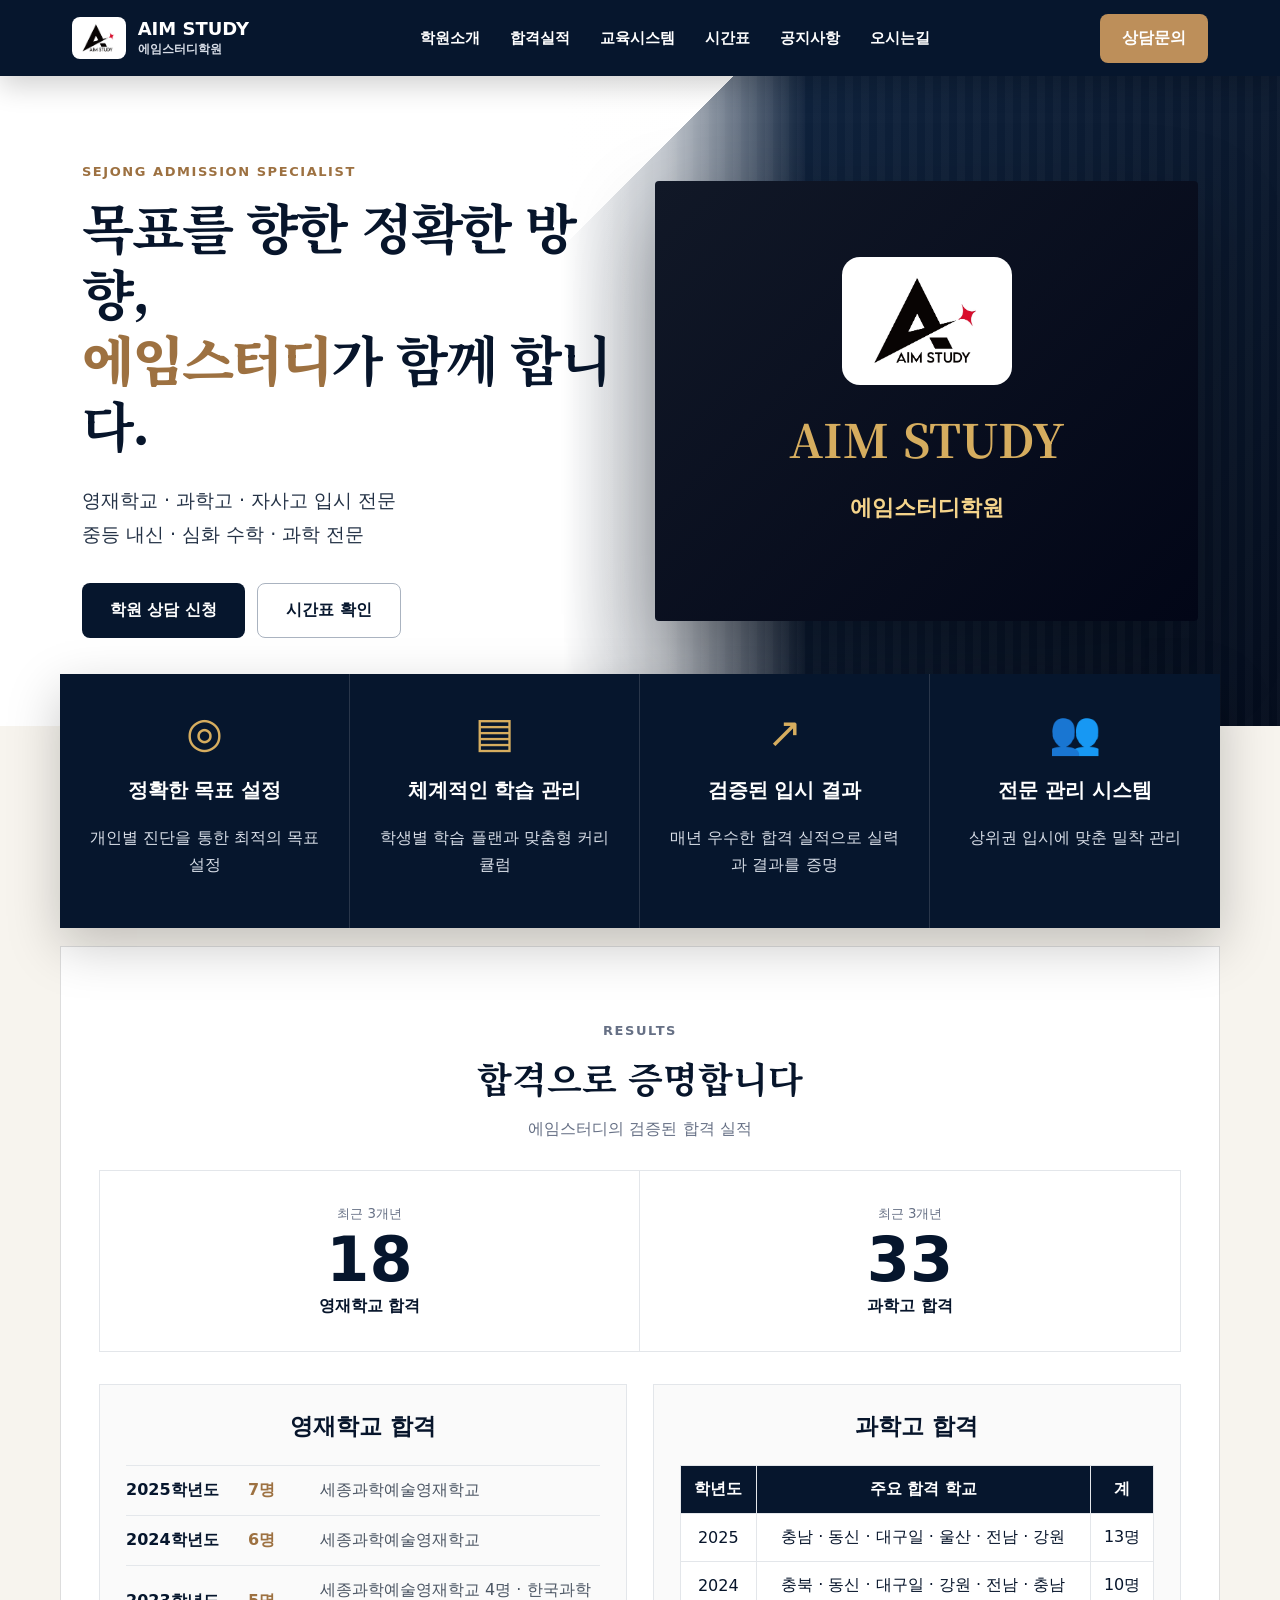
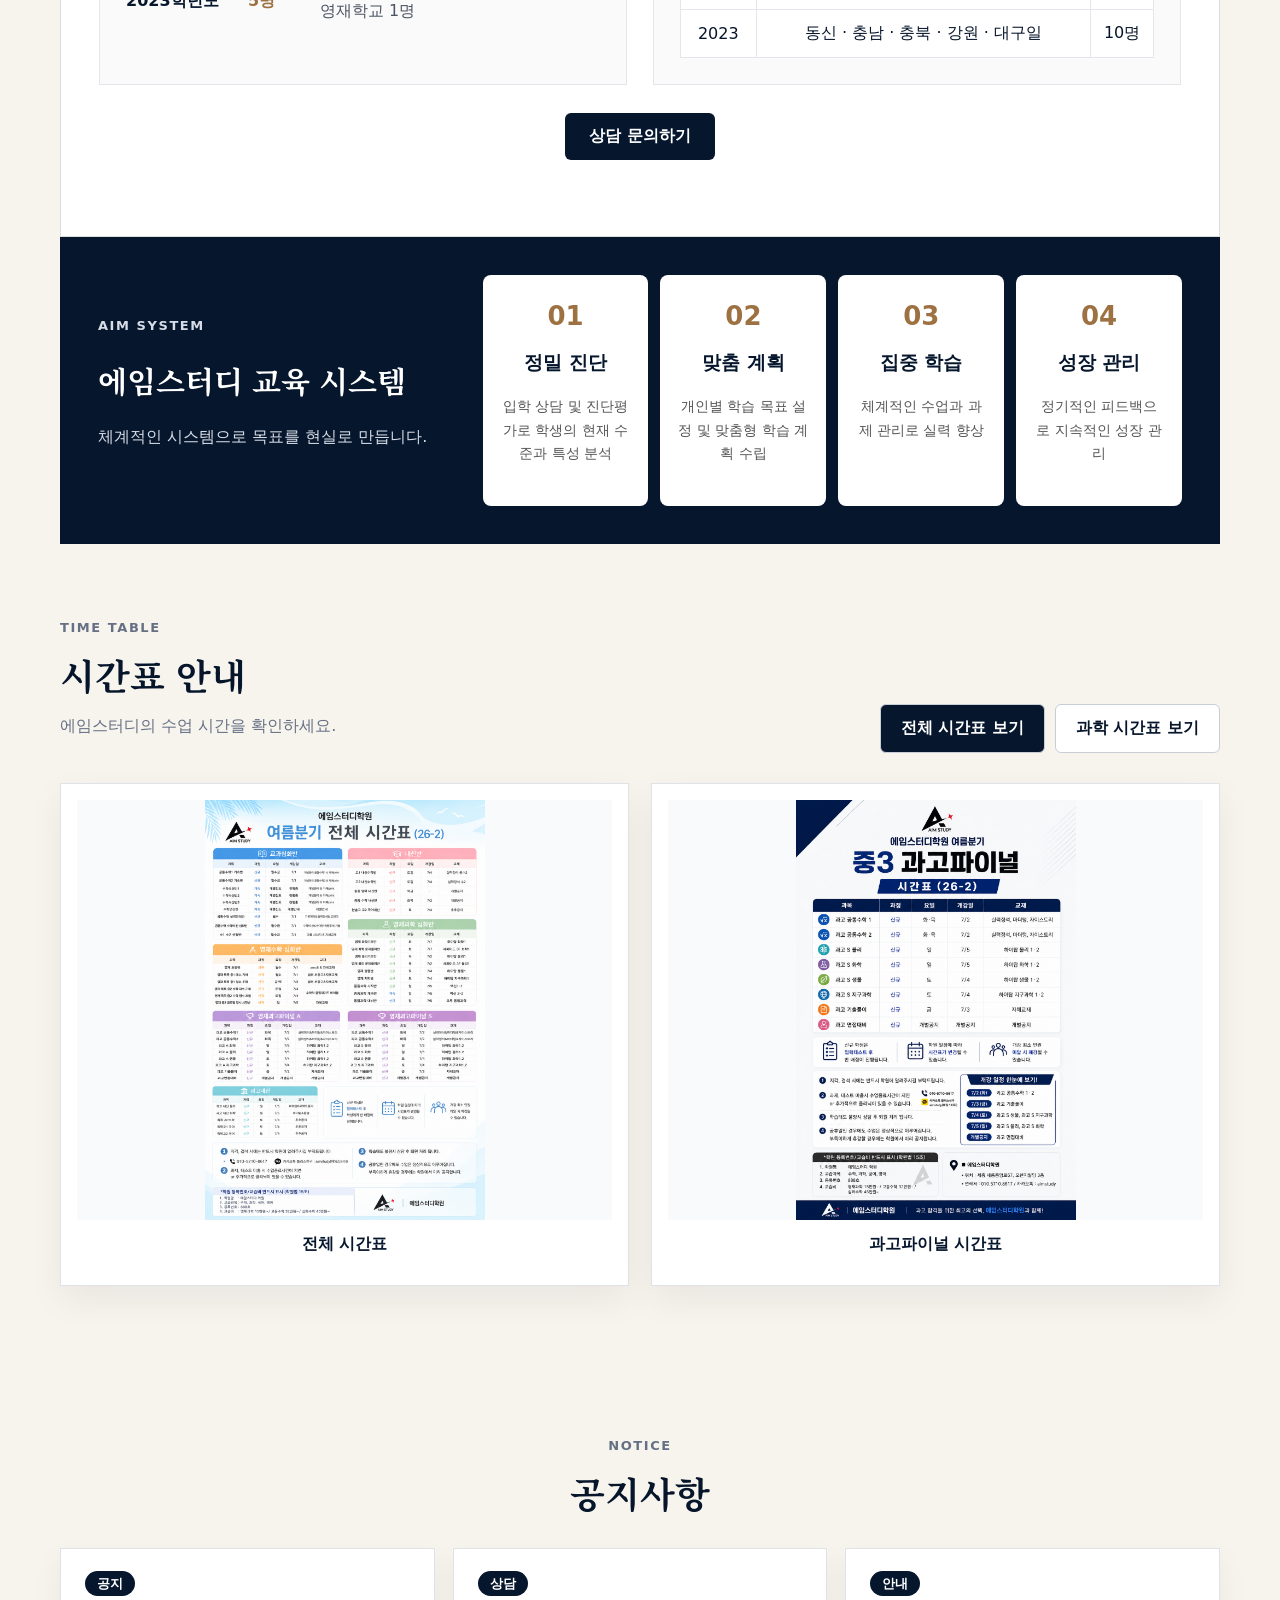
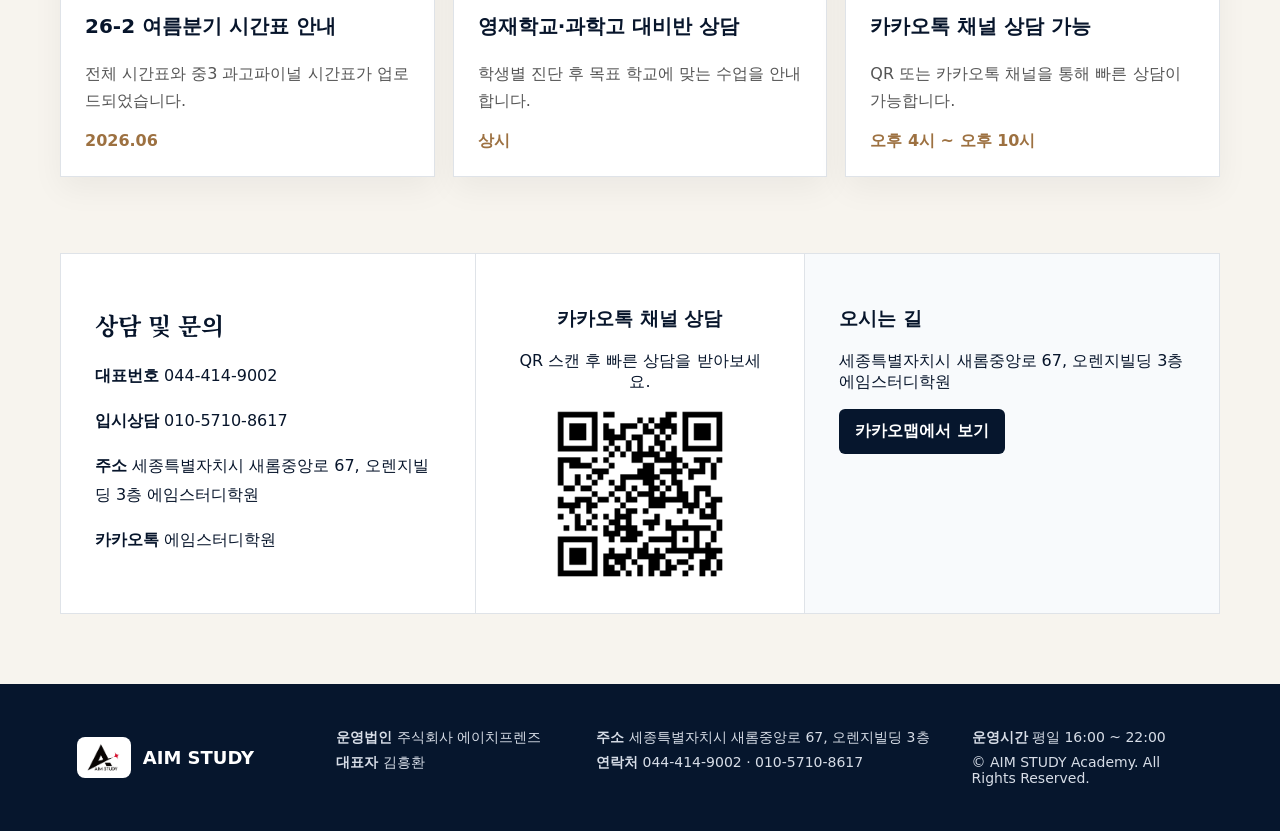
==== index.html @ 99af4760 "Add files via upload" ====
<!doctype html>
<html lang="ko">
<head>
<meta charset="utf-8">
<meta name="viewport" content="width=device-width, initial-scale=1">
<title>에임스터디학원 | 세종 영재학교·과학고·자사고 입시 전문</title>
<meta name="description" content="세종 새롬동 에임스터디학원. 영재학교, 과학고, 자사고 입시 전문 및 내신 관리.">
<link rel="preconnect" href="https://fonts.googleapis.com">
<link rel="preconnect" href="https://fonts.gstatic.com" crossorigin>
<link href="https://fonts.googleapis.com/css2?family=Noto+Serif+KR:wght@500;700;900&family=Pretendard:wght@400;500;600;700;800;900&display=swap" rel="stylesheet">
<link rel="stylesheet" href="styles.css">
</head>
<body>
<header class="header">
  <a class="brand" href="#home">
    <img src="assets/logo.png" alt="에임스터디학원 로고">
    <span>AIM STUDY<small>에임스터디학원</small></span>
  </a>
  <nav>
    <a href="#intro">학원소개</a>
    <a href="#results">합격실적</a>
    <a href="#system">교육시스템</a>
    <a href="#timetable">시간표</a>
    <a href="#notice">공지사항</a>
    <a href="#contact">오시는길</a>
  </nav>
  <a class="consult-btn" href="https://pf.kakao.com/_xghLaG" target="_blank" rel="noopener">상담문의</a>
</header>

<main id="home">
<section class="hero">
  <div class="hero-text">
    <p class="eyebrow">SEJONG ADMISSION SPECIALIST</p>
    <h1>목표를 향한 정확한 방향,<br><strong>에임스터디</strong>가 함께 합니다.</h1>
    <p class="lead">영재학교 · 과학고 · 자사고 입시 전문<br>중등 내신 · 심화 수학 · 과학 전문</p>
    <div class="hero-actions">
      <a class="btn navy" href="https://pf.kakao.com/_xghLaG" target="_blank" rel="noopener">학원 상담 신청</a>
      <a class="btn line" href="#timetable">시간표 확인</a>
    </div>
  </div>
  <div class="hero-visual">
    <div class="wall">
      <img src="assets/logo.png" alt="AIM STUDY">
      <h2>AIM STUDY</h2>
      <p>에임스터디학원</p>
    </div>
  </div>
</section>

<section id="intro" class="feature-band">
  <article><span>◎</span><h3>정확한 목표 설정</h3><p>개인별 진단을 통한 최적의 목표 설정</p></article>
  <article><span>▤</span><h3>체계적인 학습 관리</h3><p>학생별 학습 플랜과 맞춤형 커리큘럼</p></article>
  <article><span>↗</span><h3>검증된 입시 결과</h3><p>매년 우수한 합격 실적으로 실력과 결과를 증명</p></article>
  <article><span>👥</span><h3>전문 관리 시스템</h3><p>상위권 입시에 맞춘 밀착 관리</p></article>
</section>

<section id="results" class="section results">
  <div class="section-head">
    <p class="eyebrow">RESULTS</p>
    <h2>합격으로 증명합니다</h2>
    <p>에임스터디의 검증된 합격 실적</p>
  </div>
  <div class="result-numbers">
    <div><small>최근 3개년</small><strong>18</strong><span>영재학교 합격</span></div>
    <div><small>최근 3개년</small><strong>33</strong><span>과학고 합격</span></div>
  </div>
  <div class="result-detail">
    <article>
      <h3>영재학교 합격</h3>
      <div class="year-row"><b>2025학년도</b><span>7명</span><p>세종과학예술영재학교</p></div>
      <div class="year-row"><b>2024학년도</b><span>6명</span><p>세종과학예술영재학교</p></div>
      <div class="year-row"><b>2023학년도</b><span>5명</span><p>세종과학예술영재학교 4명 · 한국과학영재학교 1명</p></div>
    </article>
    <article>
      <h3>과학고 합격</h3>
      <table>
        <tr><th>학년도</th><th>주요 합격 학교</th><th>계</th></tr>
        <tr><td>2025</td><td>충남 · 동신 · 대구일 · 울산 · 전남 · 강원</td><td>13명</td></tr>
        <tr><td>2024</td><td>충북 · 동신 · 대구일 · 강원 · 전남 · 충남</td><td>10명</td></tr>
        <tr><td>2023</td><td>동신 · 충남 · 충북 · 강원 · 대구일</td><td>10명</td></tr>
      </table>
    </article>
  </div>
  <a class="small-btn" href="#contact">상담 문의하기</a>
</section>

<section id="system" class="system">
  <div class="system-title">
    <p class="eyebrow">AIM SYSTEM</p>
    <h2>에임스터디 교육 시스템</h2>
    <p>체계적인 시스템으로 목표를 현실로 만듭니다.</p>
  </div>
  <div class="steps">
    <article><b>01</b><h3>정밀 진단</h3><p>입학 상담 및 진단평가로 학생의 현재 수준과 특성 분석</p></article>
    <article><b>02</b><h3>맞춤 계획</h3><p>개인별 학습 목표 설정 및 맞춤형 학습 계획 수립</p></article>
    <article><b>03</b><h3>집중 학습</h3><p>체계적인 수업과 과제 관리로 실력 향상</p></article>
    <article><b>04</b><h3>성장 관리</h3><p>정기적인 피드백으로 지속적인 성장 관리</p></article>
  </div>
</section>

<section id="timetable" class="section timetable">
  <div class="section-head split">
    <div>
      <p class="eyebrow">TIME TABLE</p>
      <h2>시간표 안내</h2>
      <p>에임스터디의 수업 시간을 확인하세요.</p>
    </div>
    <div class="time-tabs">
      <a href="assets/timetable-all.png" target="_blank">전체 시간표 보기</a>
      <a href="assets/timetable-science.png" target="_blank">과학 시간표 보기</a>
    </div>
  </div>
  <div class="time-cards">
    <a href="assets/timetable-all.png" target="_blank">
      <img src="assets/timetable-all.png" alt="26-2 전체 시간표">
      <span>전체 시간표</span>
    </a>
    <a href="assets/timetable-science.png" target="_blank">
      <img src="assets/timetable-science.png" alt="26-2 과고파이널 시간표">
      <span>과고파이널 시간표</span>
    </a>
  </div>
</section>

<section id="notice" class="section notice">
  <div class="section-head">
    <p class="eyebrow">NOTICE</p>
    <h2>공지사항</h2>
  </div>
  <div class="notice-grid">
    <article><span>공지</span><h3>26-2 여름분기 시간표 안내</h3><p>전체 시간표와 중3 과고파이널 시간표가 업로드되었습니다.</p><time>2026.06</time></article>
    <article><span>상담</span><h3>영재학교·과학고 대비반 상담</h3><p>학생별 진단 후 목표 학교에 맞는 수업을 안내합니다.</p><time>상시</time></article>
    <article><span>안내</span><h3>카카오톡 채널 상담 가능</h3><p>QR 또는 카카오톡 채널을 통해 빠른 상담이 가능합니다.</p><time>오후 4시 ~ 오후 10시</time></article>
  </div>
</section>

<section id="contact" class="contact-section">
  <div class="contact-card">
    <h2>상담 및 문의</h2>
    <p><b>대표번호</b> 044-414-9002</p>
    <p><b>입시상담</b> 010-5710-8617</p>
    <p><b>주소</b> 세종특별자치시 새롬중앙로 67, 오렌지빌딩 3층 에임스터디학원</p>
    <p><b>카카오톡</b> 에임스터디학원</p>
  </div>
  <div class="qr-card">
    <h3>카카오톡 채널 상담</h3>
    <p>QR 스캔 후 빠른 상담을 받아보세요.</p>
    <img src="assets/kakao-qr.png" alt="카카오톡 채널 QR">
  </div>
  <div class="map-card">
    <h3>오시는 길</h3>
    <p>세종특별자치시 새롬중앙로 67, 오렌지빌딩 3층 에임스터디학원</p>
    <a href="https://map.kakao.com/link/search/%EC%84%B8%EC%A2%85%ED%8A%B9%EB%B3%84%EC%9E%90%EC%B9%98%EC%8B%9C%20%EC%83%88%EB%A1%AC%EC%A4%91%EC%95%99%EB%A1%9C%2067%2C%20%EC%98%A4%EB%A0%8C%EC%A7%80%EB%B9%8C%EB%94%A9%203%EC%B8%B5%20%EC%97%90%EC%9E%84%EC%8A%A4%ED%84%B0%EB%94%94%ED%95%99%EC%9B%90" target="_blank" rel="noopener">카카오맵에서 보기</a>
  </div>
</section>
</main>

<footer>
  <div class="footer-logo">
    <img src="assets/logo.png" alt="에임스터디학원">
    <strong>AIM STUDY</strong>
  </div>
  <div>
    <p><b>운영법인</b> 주식회사 에이치프렌즈</p>
    <p><b>대표자</b> 김흥환</p>
  </div>
  <div>
    <p><b>주소</b> 세종특별자치시 새롬중앙로 67, 오렌지빌딩 3층</p>
    <p><b>연락처</b> 044-414-9002 · 010-5710-8617</p>
  </div>
  <div>
    <p><b>운영시간</b> 평일 16:00 ~ 22:00</p>
    <p>© AIM STUDY Academy. All Rights Reserved.</p>
  </div>
</footer>
<script src="script.js"></script>
</body>
</html>
---- styles.css ----
*{box-sizing:border-box}html{scroll-behavior:smooth}body{margin:0;font-family:Pretendard,system-ui,-apple-system,BlinkMacSystemFont,"Segoe UI",sans-serif;color:#07152b;background:#f7f4ee}a{color:inherit}img{max-width:100%;display:block}.header{height:76px;background:#06162d;color:#fff;display:flex;align-items:center;justify-content:space-between;padding:0 5.6vw;position:sticky;top:0;z-index:50;box-shadow:0 10px 28px rgba(0,0,0,.18)}.brand{display:flex;align-items:center;gap:12px;text-decoration:none;font-weight:900}.brand img{width:54px;height:42px;object-fit:contain;background:#fff;border-radius:8px;padding:4px}.brand span{font-size:18px;line-height:1.05}.brand small{display:block;font-size:12px;color:#d7dde7;margin-top:4px}.header nav{display:flex;gap:30px}.header nav a{text-decoration:none;font-weight:800;font-size:15px}.consult-btn{background:#bd8f5a;color:#fff;text-decoration:none;padding:14px 22px;border-radius:8px;font-weight:900}.hero{min-height:650px;background:linear-gradient(90deg,#fff 0%,#fff 44%,rgba(255,255,255,.75) 52%,transparent 63%),linear-gradient(135deg,#f4f0e8,#fff 38%,#10243f 38%,#050d1d 100%);display:grid;grid-template-columns:1fr 1fr;align-items:center;gap:30px;padding:70px 6.4vw;position:relative;overflow:hidden}.hero:after{content:"";position:absolute;right:-6vw;top:0;width:60%;height:100%;background:repeating-linear-gradient(90deg,rgba(255,255,255,.03) 0 8px,transparent 8px 16px);opacity:.8}.hero-text{position:relative;z-index:2}.eyebrow{color:#9d7141;font-weight:900;letter-spacing:.12em;font-size:13px;margin:0 0 14px}.hero h1{font-family:"Noto Serif KR",serif;font-size:54px;line-height:1.22;font-weight:700;letter-spacing:-.04em;margin:0 0 26px}.hero h1 strong{color:#9d7141;font-weight:900}.lead{font-size:19px;line-height:1.8;color:#243246}.hero-actions{display:flex;gap:12px;margin-top:32px}.btn{display:inline-flex;align-items:center;justify-content:center;border-radius:8px;text-decoration:none;font-weight:900;padding:16px 28px}.navy{background:#06162d;color:#fff}.line{background:#fff;border:1px solid #aab3c0;color:#06162d}.hero-visual{position:relative;z-index:2;height:440px;border-radius:4px;background:linear-gradient(135deg,#111827,#020617);display:flex;align-items:center;justify-content:center;box-shadow:0 36px 90px rgba(0,0,0,.28)}.wall{text-align:center;color:#d6ad5f}.wall img{width:170px;margin:0 auto 20px;background:#fff;border-radius:18px;padding:10px}.wall h2{font-family:"Noto Serif KR",serif;font-size:46px;margin:0}.wall p{font-size:22px;font-weight:800;color:#f5d48b}.feature-band{max-width:1160px;margin:-52px auto 0;position:relative;z-index:3;background:#06162d;color:#fff;display:grid;grid-template-columns:repeat(4,1fr);box-shadow:0 18px 50px rgba(0,0,0,.22)}.feature-band article{text-align:center;padding:34px 28px;border-right:1px solid rgba(255,255,255,.14)}.feature-band article:last-child{border-right:0}.feature-band span{font-size:42px;color:#d6ad5f}.feature-band h3{font-size:20px}.feature-band p{color:#d7dde7;line-height:1.7}.section{max-width:1160px;margin:0 auto;padding:76px 0}.section-head{text-align:center;margin-bottom:30px}.section-head h2{font-family:"Noto Serif KR",serif;font-size:36px;margin:6px 0 8px}.section-head p{color:#667085}.results{background:#fff;margin-top:18px;border:1px solid #ddd;padding-left:38px;padding-right:38px}.result-numbers{display:grid;grid-template-columns:1fr 1fr;gap:0;border:1px solid #e3e6ea}.result-numbers div{text-align:center;padding:34px;border-right:1px solid #e3e6ea}.result-numbers div:last-child{border-right:0}.result-numbers small{display:block;color:#667085}.result-numbers strong{font-size:62px;color:#06162d}.result-numbers span{display:block;font-weight:900}.result-detail{display:grid;grid-template-columns:1fr 1fr;gap:26px;margin-top:32px}.result-detail article{background:#fafafa;border:1px solid #e3e6ea;padding:26px}.result-detail h3{text-align:center;margin-top:0;font-size:23px}.year-row{display:grid;grid-template-columns:110px 60px 1fr;gap:12px;border-top:1px solid #e4e7eb;padding:14px 0;align-items:center}.year-row b{color:#06162d}.year-row span{color:#9d7141;font-weight:900}.year-row p{margin:0;color:#4b5563}table{width:100%;border-collapse:collapse;background:#fff}th,td{border:1px solid #e3e6ea;padding:13px 10px;text-align:center}th{background:#06162d;color:#fff}.small-btn{display:block;width:150px;margin:28px auto 0;background:#06162d;color:#fff;text-decoration:none;text-align:center;border-radius:6px;padding:13px 16px;font-weight:900}.system{max-width:1160px;margin:0 auto 0;background:#06162d;color:#fff;display:grid;grid-template-columns:1.1fr 2fr;align-items:center;padding:38px}.system-title h2{font-family:"Noto Serif KR",serif;font-size:30px}.system-title p{color:#d7dde7}.steps{display:grid;grid-template-columns:repeat(4,1fr);gap:12px}.steps article{background:#fff;color:#06162d;border-radius:8px;text-align:center;padding:26px 18px}.steps b{font-size:26px;color:#9d7141}.steps p{font-size:14px;color:#555;line-height:1.7}.curriculum{display:none}.split{display:flex;justify-content:space-between;align-items:flex-end;text-align:left}.time-tabs{display:flex;gap:10px}.time-tabs a{border:1px solid #c7ced8;background:#fff;text-decoration:none;padding:13px 20px;border-radius:6px;font-weight:900}.time-tabs a:first-child{background:#06162d;color:#fff}.time-cards{display:grid;grid-template-columns:1fr 1fr;gap:22px}.time-cards a{background:#fff;border:1px solid #dfe3e8;text-decoration:none;padding:16px;box-shadow:0 14px 34px rgba(0,0,0,.06)}.time-cards img{height:420px;width:100%;object-fit:contain;background:#f8fafc}.time-cards span{display:block;text-align:center;font-weight:900;padding:14px;color:#06162d}.notice-grid{display:grid;grid-template-columns:repeat(3,1fr);gap:18px}.notice-grid article{background:#fff;border:1px solid #dfe3e8;padding:24px;box-shadow:0 12px 30px rgba(0,0,0,.05)}.notice-grid span{background:#06162d;color:#fff;padding:5px 12px;border-radius:999px;font-weight:900;font-size:13px}.notice-grid h3{font-size:20px}.notice-grid p{color:#555;line-height:1.7}.notice-grid time{color:#9d7141;font-weight:800}.contact-section{max-width:1160px;margin:0 auto 70px;display:grid;grid-template-columns:1fr .8fr 1fr;background:#fff;border:1px solid #dfe3e8}.contact-section>div{padding:34px}.contact-card h2{font-family:"Noto Serif KR",serif}.contact-card p{line-height:1.8}.qr-card{text-align:center;border-left:1px solid #dfe3e8;border-right:1px solid #dfe3e8}.qr-card img{width:170px;margin:10px auto 0}.map-card{background:#f8fafc}.map-card a{display:inline-block;background:#06162d;color:#fff;text-decoration:none;border-radius:6px;padding:12px 16px;font-weight:900}footer{background:#06162d;color:#d7dde7;display:grid;grid-template-columns:1fr 1fr 1.5fr 1fr;gap:28px;padding:38px 6vw;font-size:14px}.footer-logo{display:flex;align-items:center;gap:12px;color:#fff;font-size:18px}.footer-logo img{width:54px;background:#fff;border-radius:8px;padding:4px}footer p{margin:7px 0}@media(max-width:980px){.header nav,.consult-btn{display:none}.header{justify-content:center}.hero{grid-template-columns:1fr;background:#fff;padding:55px 5vw}.hero h1{font-size:36px}.hero-visual{height:300px}.feature-band,.result-numbers,.result-detail,.system,.steps,.time-cards,.notice-grid,.contact-section,footer{grid-template-columns:1fr}.feature-band{margin:0}.feature-band article{border-right:0;border-bottom:1px solid rgba(255,255,255,.14)}.section{padding:60px 5vw}.results{padding-left:5vw;padding-right:5vw}.split{display:block;text-align:center}.time-tabs{justify-content:center;flex-direction:column}.time-cards img{height:auto}.year-row{grid-template-columns:1fr}.qr-card{border-left:0;border-right:0;border-top:1px solid #dfe3e8;border-bottom:1px solid #dfe3e8}footer{text-align:center}.footer-logo{justify-content:center}}
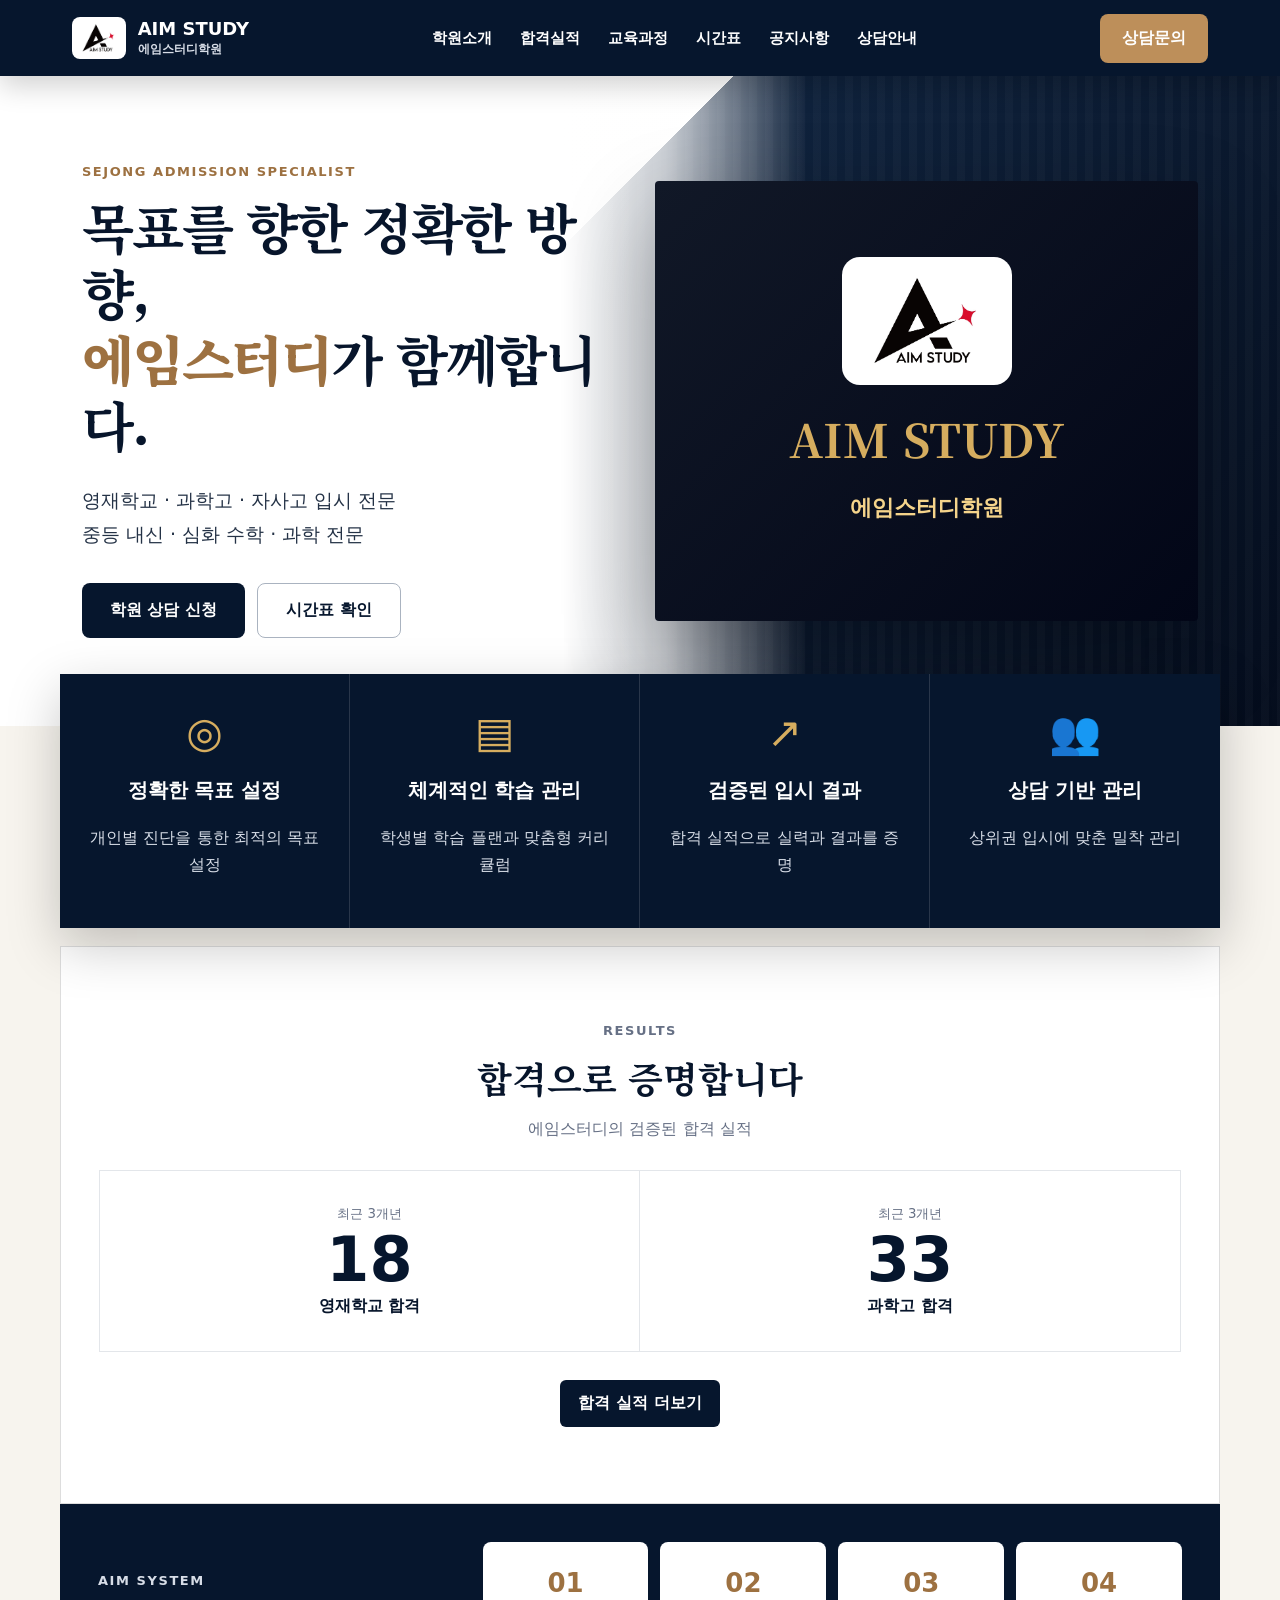
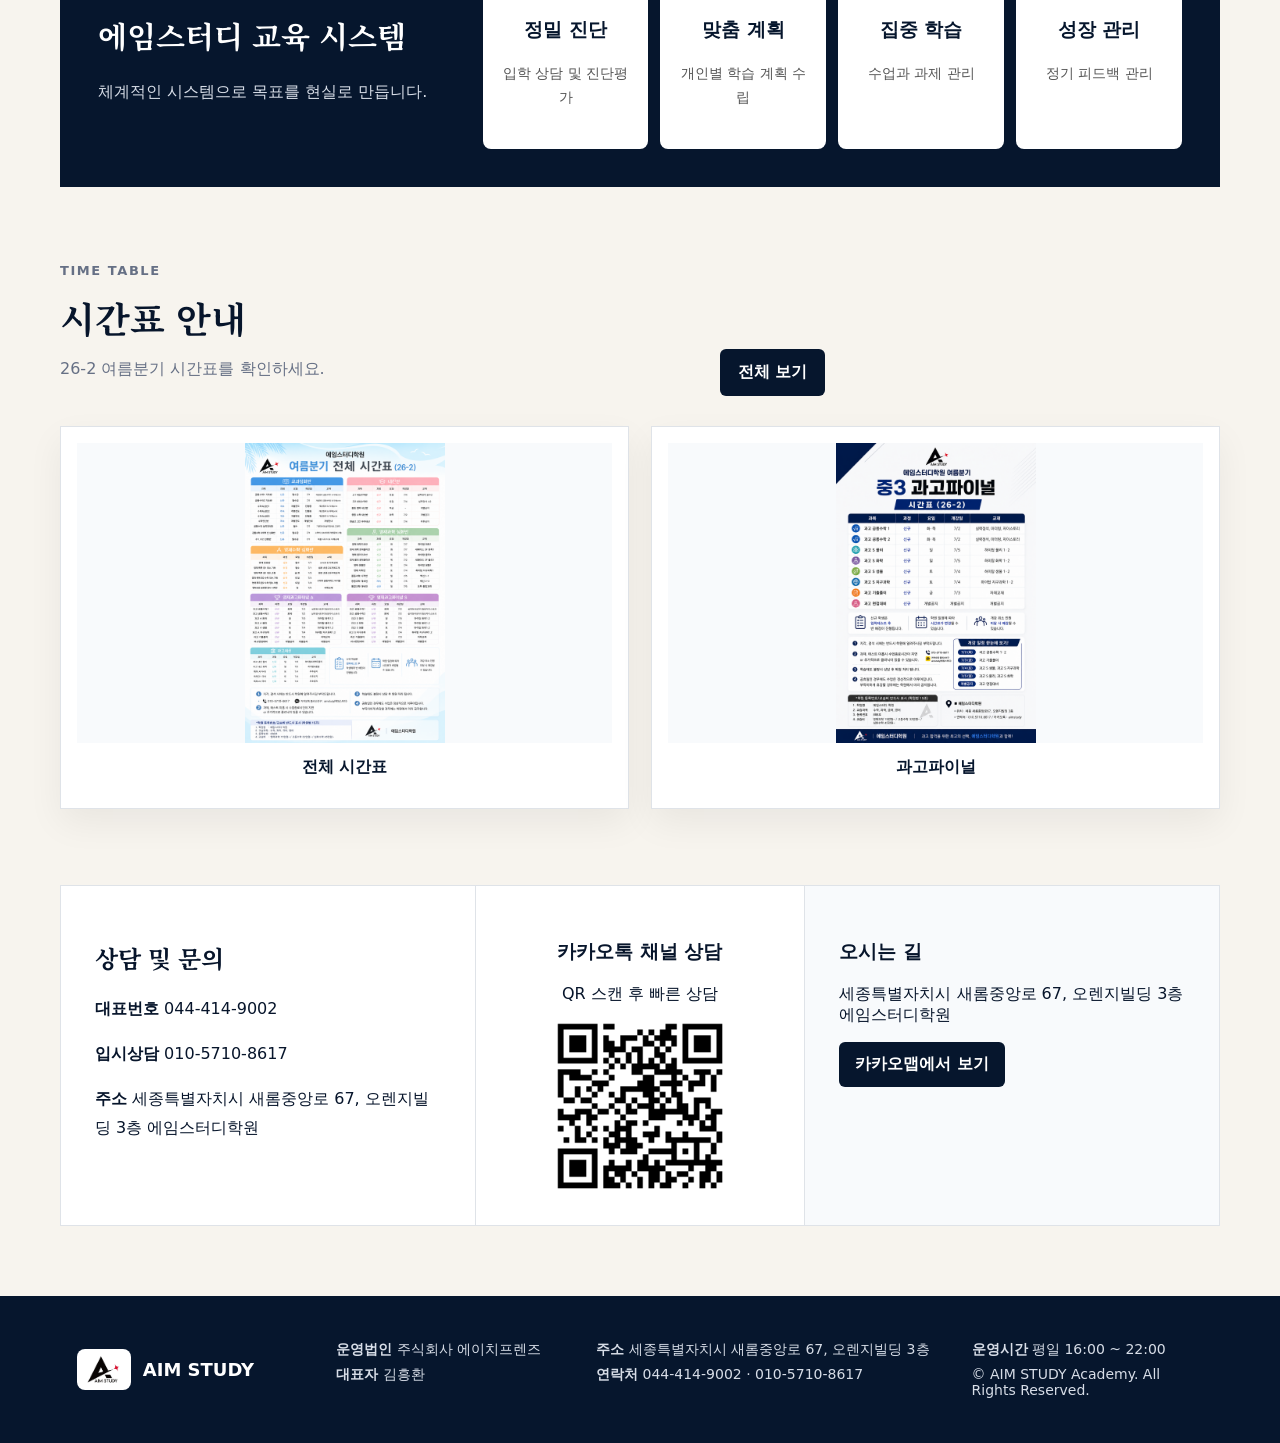
==== commit dffabc71: "Add files via upload" ====
--- a/index.html
+++ b/index.html
@@ -1,178 +1,91 @@
 <!doctype html>
 <html lang="ko">
 <head>
+<title>에임스터디학원 | 세종 영재학교·과학고·자사고 입시 전문</title>
+<meta name="description" content="세종 새롬동 에임스터디학원 메인 홈페이지">
 <meta charset="utf-8">
 <meta name="viewport" content="width=device-width, initial-scale=1">
-<title>에임스터디학원 | 세종 영재학교·과학고·자사고 입시 전문</title>
-<meta name="description" content="세종 새롬동 에임스터디학원. 영재학교, 과학고, 자사고 입시 전문 및 내신 관리.">
 <link rel="preconnect" href="https://fonts.googleapis.com">
 <link rel="preconnect" href="https://fonts.gstatic.com" crossorigin>
-<link href="https://fonts.googleapis.com/css2?family=Noto+Serif+KR:wght@500;700;900&family=Pretendard:wght@400;500;600;700;800;900&display=swap" rel="stylesheet">
-<link rel="stylesheet" href="styles.css">
+<link href="https://fonts.googleapis.com/css2?family=Noto+Serif+KR:wght@500;700;900&family=SUIT:wght@400;500;700;800;900&display=swap" rel="stylesheet">
+<link rel="stylesheet" href="/styles.css">
 </head>
 <body>
 <header class="header">
-  <a class="brand" href="#home">
-    <img src="assets/logo.png" alt="에임스터디학원 로고">
-    <span>AIM STUDY<small>에임스터디학원</small></span>
-  </a>
+  <a class="brand" href="/"><img src="/assets/logo.png" alt="에임스터디학원 로고"><span>AIM STUDY<small>에임스터디학원</small></span></a>
   <nav>
-    <a href="#intro">학원소개</a>
-    <a href="#results">합격실적</a>
-    <a href="#system">교육시스템</a>
-    <a href="#timetable">시간표</a>
-    <a href="#notice">공지사항</a>
-    <a href="#contact">오시는길</a>
+    <a href="/about/">학원소개</a>
+    <a href="/results/">합격실적</a>
+    <a href="/curriculum/">교육과정</a>
+    <a href="/timetable/">시간표</a>
+    <a href="/notice/">공지사항</a>
+    <a href="/contact/">상담안내</a>
   </nav>
   <a class="consult-btn" href="https://pf.kakao.com/_xghLaG" target="_blank" rel="noopener">상담문의</a>
 </header>
 
-<main id="home">
+<main>
 <section class="hero">
   <div class="hero-text">
     <p class="eyebrow">SEJONG ADMISSION SPECIALIST</p>
-    <h1>목표를 향한 정확한 방향,<br><strong>에임스터디</strong>가 함께 합니다.</h1>
+    <h1>목표를 향한 정확한 방향,<br><strong>에임스터디</strong>가 함께합니다.</h1>
     <p class="lead">영재학교 · 과학고 · 자사고 입시 전문<br>중등 내신 · 심화 수학 · 과학 전문</p>
     <div class="hero-actions">
-      <a class="btn navy" href="https://pf.kakao.com/_xghLaG" target="_blank" rel="noopener">학원 상담 신청</a>
-      <a class="btn line" href="#timetable">시간표 확인</a>
+      <a class="btn navy" href="/contact/">학원 상담 신청</a>
+      <a class="btn line" href="/timetable/">시간표 확인</a>
     </div>
   </div>
   <div class="hero-visual">
-    <div class="wall">
-      <img src="assets/logo.png" alt="AIM STUDY">
-      <h2>AIM STUDY</h2>
-      <p>에임스터디학원</p>
-    </div>
+    <div class="wall"><img src="/assets/logo.png" alt="AIM STUDY"><h2>AIM STUDY</h2><p>에임스터디학원</p></div>
   </div>
 </section>
 
-<section id="intro" class="feature-band">
-  <article><span>◎</span><h3>정확한 목표 설정</h3><p>개인별 진단을 통한 최적의 목표 설정</p></article>
-  <article><span>▤</span><h3>체계적인 학습 관리</h3><p>학생별 학습 플랜과 맞춤형 커리큘럼</p></article>
-  <article><span>↗</span><h3>검증된 입시 결과</h3><p>매년 우수한 합격 실적으로 실력과 결과를 증명</p></article>
-  <article><span>👥</span><h3>전문 관리 시스템</h3><p>상위권 입시에 맞춘 밀착 관리</p></article>
+<section class="feature-band">
+  <a href="/about/"><span>◎</span><h3>정확한 목표 설정</h3><p>개인별 진단을 통한 최적의 목표 설정</p></a>
+  <a href="/curriculum/"><span>▤</span><h3>체계적인 학습 관리</h3><p>학생별 학습 플랜과 맞춤형 커리큘럼</p></a>
+  <a href="/results/"><span>↗</span><h3>검증된 입시 결과</h3><p>합격 실적으로 실력과 결과를 증명</p></a>
+  <a href="/contact/"><span>👥</span><h3>상담 기반 관리</h3><p>상위권 입시에 맞춘 밀착 관리</p></a>
 </section>
 
-<section id="results" class="section results">
-  <div class="section-head">
-    <p class="eyebrow">RESULTS</p>
-    <h2>합격으로 증명합니다</h2>
-    <p>에임스터디의 검증된 합격 실적</p>
-  </div>
+<section class="section results">
+  <div class="section-head"><p class="eyebrow">RESULTS</p><h2>합격으로 증명합니다</h2><p>에임스터디의 검증된 합격 실적</p></div>
   <div class="result-numbers">
     <div><small>최근 3개년</small><strong>18</strong><span>영재학교 합격</span></div>
     <div><small>최근 3개년</small><strong>33</strong><span>과학고 합격</span></div>
   </div>
-  <div class="result-detail">
-    <article>
-      <h3>영재학교 합격</h3>
-      <div class="year-row"><b>2025학년도</b><span>7명</span><p>세종과학예술영재학교</p></div>
-      <div class="year-row"><b>2024학년도</b><span>6명</span><p>세종과학예술영재학교</p></div>
-      <div class="year-row"><b>2023학년도</b><span>5명</span><p>세종과학예술영재학교 4명 · 한국과학영재학교 1명</p></div>
-    </article>
-    <article>
-      <h3>과학고 합격</h3>
-      <table>
-        <tr><th>학년도</th><th>주요 합격 학교</th><th>계</th></tr>
-        <tr><td>2025</td><td>충남 · 동신 · 대구일 · 울산 · 전남 · 강원</td><td>13명</td></tr>
-        <tr><td>2024</td><td>충북 · 동신 · 대구일 · 강원 · 전남 · 충남</td><td>10명</td></tr>
-        <tr><td>2023</td><td>동신 · 충남 · 충북 · 강원 · 대구일</td><td>10명</td></tr>
-      </table>
-    </article>
-  </div>
-  <a class="small-btn" href="#contact">상담 문의하기</a>
+  <a class="small-btn" href="/results/">합격 실적 더보기</a>
 </section>
 
-<section id="system" class="system">
-  <div class="system-title">
-    <p class="eyebrow">AIM SYSTEM</p>
-    <h2>에임스터디 교육 시스템</h2>
-    <p>체계적인 시스템으로 목표를 현실로 만듭니다.</p>
-  </div>
+<section class="system">
+  <div class="system-title"><p class="eyebrow">AIM SYSTEM</p><h2>에임스터디 교육 시스템</h2><p>체계적인 시스템으로 목표를 현실로 만듭니다.</p></div>
   <div class="steps">
-    <article><b>01</b><h3>정밀 진단</h3><p>입학 상담 및 진단평가로 학생의 현재 수준과 특성 분석</p></article>
-    <article><b>02</b><h3>맞춤 계획</h3><p>개인별 학습 목표 설정 및 맞춤형 학습 계획 수립</p></article>
-    <article><b>03</b><h3>집중 학습</h3><p>체계적인 수업과 과제 관리로 실력 향상</p></article>
-    <article><b>04</b><h3>성장 관리</h3><p>정기적인 피드백으로 지속적인 성장 관리</p></article>
+    <article><b>01</b><h3>정밀 진단</h3><p>입학 상담 및 진단평가</p></article>
+    <article><b>02</b><h3>맞춤 계획</h3><p>개인별 학습 계획 수립</p></article>
+    <article><b>03</b><h3>집중 학습</h3><p>수업과 과제 관리</p></article>
+    <article><b>04</b><h3>성장 관리</h3><p>정기 피드백 관리</p></article>
   </div>
 </section>
 
-<section id="timetable" class="section timetable">
-  <div class="section-head split">
-    <div>
-      <p class="eyebrow">TIME TABLE</p>
-      <h2>시간표 안내</h2>
-      <p>에임스터디의 수업 시간을 확인하세요.</p>
-    </div>
-    <div class="time-tabs">
-      <a href="assets/timetable-all.png" target="_blank">전체 시간표 보기</a>
-      <a href="assets/timetable-science.png" target="_blank">과학 시간표 보기</a>
-    </div>
-  </div>
-  <div class="time-cards">
-    <a href="assets/timetable-all.png" target="_blank">
-      <img src="assets/timetable-all.png" alt="26-2 전체 시간표">
-      <span>전체 시간표</span>
-    </a>
-    <a href="assets/timetable-science.png" target="_blank">
-      <img src="assets/timetable-science.png" alt="26-2 과고파이널 시간표">
-      <span>과고파이널 시간표</span>
-    </a>
+<section class="section timetable-preview">
+  <div class="section-head split"><div><p class="eyebrow">TIME TABLE</p><h2>시간표 안내</h2><p>26-2 여름분기 시간표를 확인하세요.</p></div><a class="small-btn" href="/timetable/">전체 보기</a></div>
+  <div class="time-cards compact">
+    <a href="/timetable/"><img src="/assets/timetable-all.png" alt="전체 시간표"><span>전체 시간표</span></a>
+    <a href="/timetable/"><img src="/assets/timetable-science.png" alt="과고파이널 시간표"><span>과고파이널</span></a>
   </div>
 </section>
 
-<section id="notice" class="section notice">
-  <div class="section-head">
-    <p class="eyebrow">NOTICE</p>
-    <h2>공지사항</h2>
-  </div>
-  <div class="notice-grid">
-    <article><span>공지</span><h3>26-2 여름분기 시간표 안내</h3><p>전체 시간표와 중3 과고파이널 시간표가 업로드되었습니다.</p><time>2026.06</time></article>
-    <article><span>상담</span><h3>영재학교·과학고 대비반 상담</h3><p>학생별 진단 후 목표 학교에 맞는 수업을 안내합니다.</p><time>상시</time></article>
-    <article><span>안내</span><h3>카카오톡 채널 상담 가능</h3><p>QR 또는 카카오톡 채널을 통해 빠른 상담이 가능합니다.</p><time>오후 4시 ~ 오후 10시</time></article>
-  </div>
-</section>
-
-<section id="contact" class="contact-section">
-  <div class="contact-card">
-    <h2>상담 및 문의</h2>
-    <p><b>대표번호</b> 044-414-9002</p>
-    <p><b>입시상담</b> 010-5710-8617</p>
-    <p><b>주소</b> 세종특별자치시 새롬중앙로 67, 오렌지빌딩 3층 에임스터디학원</p>
-    <p><b>카카오톡</b> 에임스터디학원</p>
-  </div>
-  <div class="qr-card">
-    <h3>카카오톡 채널 상담</h3>
-    <p>QR 스캔 후 빠른 상담을 받아보세요.</p>
-    <img src="assets/kakao-qr.png" alt="카카오톡 채널 QR">
-  </div>
-  <div class="map-card">
-    <h3>오시는 길</h3>
-    <p>세종특별자치시 새롬중앙로 67, 오렌지빌딩 3층 에임스터디학원</p>
-    <a href="https://map.kakao.com/link/search/%EC%84%B8%EC%A2%85%ED%8A%B9%EB%B3%84%EC%9E%90%EC%B9%98%EC%8B%9C%20%EC%83%88%EB%A1%AC%EC%A4%91%EC%95%99%EB%A1%9C%2067%2C%20%EC%98%A4%EB%A0%8C%EC%A7%80%EB%B9%8C%EB%94%A9%203%EC%B8%B5%20%EC%97%90%EC%9E%84%EC%8A%A4%ED%84%B0%EB%94%94%ED%95%99%EC%9B%90" target="_blank" rel="noopener">카카오맵에서 보기</a>
-  </div>
+<section class="contact-section">
+  <div class="contact-card"><h2>상담 및 문의</h2><p><b>대표번호</b> 044-414-9002</p><p><b>입시상담</b> 010-5710-8617</p><p><b>주소</b> 세종특별자치시 새롬중앙로 67, 오렌지빌딩 3층 에임스터디학원</p></div>
+  <div class="qr-card"><h3>카카오톡 채널 상담</h3><p>QR 스캔 후 빠른 상담</p><img src="/assets/kakao-qr.png" alt="카카오톡 채널 QR"></div>
+  <div class="map-card"><h3>오시는 길</h3><p>세종특별자치시 새롬중앙로 67, 오렌지빌딩 3층 에임스터디학원</p><a href="https://map.kakao.com/link/search/%EC%84%B8%EC%A2%85%ED%8A%B9%EB%B3%84%EC%9E%90%EC%B9%98%EC%8B%9C%20%EC%83%88%EB%A1%AC%EC%A4%91%EC%95%99%EB%A1%9C%2067%2C%20%EC%98%A4%EB%A0%8C%EC%A7%80%EB%B9%8C%EB%94%A9%203%EC%B8%B5%20%EC%97%90%EC%9E%84%EC%8A%A4%ED%84%B0%EB%94%94%ED%95%99%EC%9B%90" target="_blank">카카오맵에서 보기</a></div>
 </section>
 </main>
-
 <footer>
-  <div class="footer-logo">
-    <img src="assets/logo.png" alt="에임스터디학원">
-    <strong>AIM STUDY</strong>
-  </div>
-  <div>
-    <p><b>운영법인</b> 주식회사 에이치프렌즈</p>
-    <p><b>대표자</b> 김흥환</p>
-  </div>
-  <div>
-    <p><b>주소</b> 세종특별자치시 새롬중앙로 67, 오렌지빌딩 3층</p>
-    <p><b>연락처</b> 044-414-9002 · 010-5710-8617</p>
-  </div>
-  <div>
-    <p><b>운영시간</b> 평일 16:00 ~ 22:00</p>
-    <p>© AIM STUDY Academy. All Rights Reserved.</p>
-  </div>
+  <div class="footer-logo"><img src="/assets/logo.png" alt="에임스터디학원"><strong>AIM STUDY</strong></div>
+  <div><p><b>운영법인</b> 주식회사 에이치프렌즈</p><p><b>대표자</b> 김흥환</p></div>
+  <div><p><b>주소</b> 세종특별자치시 새롬중앙로 67, 오렌지빌딩 3층</p><p><b>연락처</b> 044-414-9002 · 010-5710-8617</p></div>
+  <div><p><b>운영시간</b> 평일 16:00 ~ 22:00</p><p>© AIM STUDY Academy. All Rights Reserved.</p></div>
 </footer>
-<script src="script.js"></script>
+<script src="/script.js"></script>
 </body>
-</html>
+</html>
--- a/styles.css
+++ b/styles.css
@@ -1 +1 @@
-*{box-sizing:border-box}html{scroll-behavior:smooth}body{margin:0;font-family:Pretendard,system-ui,-apple-system,BlinkMacSystemFont,"Segoe UI",sans-serif;color:#07152b;background:#f7f4ee}a{color:inherit}img{max-width:100%;display:block}.header{height:76px;background:#06162d;color:#fff;display:flex;align-items:center;justify-content:space-between;padding:0 5.6vw;position:sticky;top:0;z-index:50;box-shadow:0 10px 28px rgba(0,0,0,.18)}.brand{display:flex;align-items:center;gap:12px;text-decoration:none;font-weight:900}.brand img{width:54px;height:42px;object-fit:contain;background:#fff;border-radius:8px;padding:4px}.brand span{font-size:18px;line-height:1.05}.brand small{display:block;font-size:12px;color:#d7dde7;margin-top:4px}.header nav{display:flex;gap:30px}.header nav a{text-decoration:none;font-weight:800;font-size:15px}.consult-btn{background:#bd8f5a;color:#fff;text-decoration:none;padding:14px 22px;border-radius:8px;font-weight:900}.hero{min-height:650px;background:linear-gradient(90deg,#fff 0%,#fff 44%,rgba(255,255,255,.75) 52%,transparent 63%),linear-gradient(135deg,#f4f0e8,#fff 38%,#10243f 38%,#050d1d 100%);display:grid;grid-template-columns:1fr 1fr;align-items:center;gap:30px;padding:70px 6.4vw;position:relative;overflow:hidden}.hero:after{content:"";position:absolute;right:-6vw;top:0;width:60%;height:100%;background:repeating-linear-gradient(90deg,rgba(255,255,255,.03) 0 8px,transparent 8px 16px);opacity:.8}.hero-text{position:relative;z-index:2}.eyebrow{color:#9d7141;font-weight:900;letter-spacing:.12em;font-size:13px;margin:0 0 14px}.hero h1{font-family:"Noto Serif KR",serif;font-size:54px;line-height:1.22;font-weight:700;letter-spacing:-.04em;margin:0 0 26px}.hero h1 strong{color:#9d7141;font-weight:900}.lead{font-size:19px;line-height:1.8;color:#243246}.hero-actions{display:flex;gap:12px;margin-top:32px}.btn{display:inline-flex;align-items:center;justify-content:center;border-radius:8px;text-decoration:none;font-weight:900;padding:16px 28px}.navy{background:#06162d;color:#fff}.line{background:#fff;border:1px solid #aab3c0;color:#06162d}.hero-visual{position:relative;z-index:2;height:440px;border-radius:4px;background:linear-gradient(135deg,#111827,#020617);display:flex;align-items:center;justify-content:center;box-shadow:0 36px 90px rgba(0,0,0,.28)}.wall{text-align:center;color:#d6ad5f}.wall img{width:170px;margin:0 auto 20px;background:#fff;border-radius:18px;padding:10px}.wall h2{font-family:"Noto Serif KR",serif;font-size:46px;margin:0}.wall p{font-size:22px;font-weight:800;color:#f5d48b}.feature-band{max-width:1160px;margin:-52px auto 0;position:relative;z-index:3;background:#06162d;color:#fff;display:grid;grid-template-columns:repeat(4,1fr);box-shadow:0 18px 50px rgba(0,0,0,.22)}.feature-band article{text-align:center;padding:34px 28px;border-right:1px solid rgba(255,255,255,.14)}.feature-band article:last-child{border-right:0}.feature-band span{font-size:42px;color:#d6ad5f}.feature-band h3{font-size:20px}.feature-band p{color:#d7dde7;line-height:1.7}.section{max-width:1160px;margin:0 auto;padding:76px 0}.section-head{text-align:center;margin-bottom:30px}.section-head h2{font-family:"Noto Serif KR",serif;font-size:36px;margin:6px 0 8px}.section-head p{color:#667085}.results{background:#fff;margin-top:18px;border:1px solid #ddd;padding-left:38px;padding-right:38px}.result-numbers{display:grid;grid-template-columns:1fr 1fr;gap:0;border:1px solid #e3e6ea}.result-numbers div{text-align:center;padding:34px;border-right:1px solid #e3e6ea}.result-numbers div:last-child{border-right:0}.result-numbers small{display:block;color:#667085}.result-numbers strong{font-size:62px;color:#06162d}.result-numbers span{display:block;font-weight:900}.result-detail{display:grid;grid-template-columns:1fr 1fr;gap:26px;margin-top:32px}.result-detail article{background:#fafafa;border:1px solid #e3e6ea;padding:26px}.result-detail h3{text-align:center;margin-top:0;font-size:23px}.year-row{display:grid;grid-template-columns:110px 60px 1fr;gap:12px;border-top:1px solid #e4e7eb;padding:14px 0;align-items:center}.year-row b{color:#06162d}.year-row span{color:#9d7141;font-weight:900}.year-row p{margin:0;color:#4b5563}table{width:100%;border-collapse:collapse;background:#fff}th,td{border:1px solid #e3e6ea;padding:13px 10px;text-align:center}th{background:#06162d;color:#fff}.small-btn{display:block;width:150px;margin:28px auto 0;background:#06162d;color:#fff;text-decoration:none;text-align:center;border-radius:6px;padding:13px 16px;font-weight:900}.system{max-width:1160px;margin:0 auto 0;background:#06162d;color:#fff;display:grid;grid-template-columns:1.1fr 2fr;align-items:center;padding:38px}.system-title h2{font-family:"Noto Serif KR",serif;font-size:30px}.system-title p{color:#d7dde7}.steps{display:grid;grid-template-columns:repeat(4,1fr);gap:12px}.steps article{background:#fff;color:#06162d;border-radius:8px;text-align:center;padding:26px 18px}.steps b{font-size:26px;color:#9d7141}.steps p{font-size:14px;color:#555;line-height:1.7}.curriculum{display:none}.split{display:flex;justify-content:space-between;align-items:flex-end;text-align:left}.time-tabs{display:flex;gap:10px}.time-tabs a{border:1px solid #c7ced8;background:#fff;text-decoration:none;padding:13px 20px;border-radius:6px;font-weight:900}.time-tabs a:first-child{background:#06162d;color:#fff}.time-cards{display:grid;grid-template-columns:1fr 1fr;gap:22px}.time-cards a{background:#fff;border:1px solid #dfe3e8;text-decoration:none;padding:16px;box-shadow:0 14px 34px rgba(0,0,0,.06)}.time-cards img{height:420px;width:100%;object-fit:contain;background:#f8fafc}.time-cards span{display:block;text-align:center;font-weight:900;padding:14px;color:#06162d}.notice-grid{display:grid;grid-template-columns:repeat(3,1fr);gap:18px}.notice-grid article{background:#fff;border:1px solid #dfe3e8;padding:24px;box-shadow:0 12px 30px rgba(0,0,0,.05)}.notice-grid span{background:#06162d;color:#fff;padding:5px 12px;border-radius:999px;font-weight:900;font-size:13px}.notice-grid h3{font-size:20px}.notice-grid p{color:#555;line-height:1.7}.notice-grid time{color:#9d7141;font-weight:800}.contact-section{max-width:1160px;margin:0 auto 70px;display:grid;grid-template-columns:1fr .8fr 1fr;background:#fff;border:1px solid #dfe3e8}.contact-section>div{padding:34px}.contact-card h2{font-family:"Noto Serif KR",serif}.contact-card p{line-height:1.8}.qr-card{text-align:center;border-left:1px solid #dfe3e8;border-right:1px solid #dfe3e8}.qr-card img{width:170px;margin:10px auto 0}.map-card{background:#f8fafc}.map-card a{display:inline-block;background:#06162d;color:#fff;text-decoration:none;border-radius:6px;padding:12px 16px;font-weight:900}footer{background:#06162d;color:#d7dde7;display:grid;grid-template-columns:1fr 1fr 1.5fr 1fr;gap:28px;padding:38px 6vw;font-size:14px}.footer-logo{display:flex;align-items:center;gap:12px;color:#fff;font-size:18px}.footer-logo img{width:54px;background:#fff;border-radius:8px;padding:4px}footer p{margin:7px 0}@media(max-width:980px){.header nav,.consult-btn{display:none}.header{justify-content:center}.hero{grid-template-columns:1fr;background:#fff;padding:55px 5vw}.hero h1{font-size:36px}.hero-visual{height:300px}.feature-band,.result-numbers,.result-detail,.system,.steps,.time-cards,.notice-grid,.contact-section,footer{grid-template-columns:1fr}.feature-band{margin:0}.feature-band article{border-right:0;border-bottom:1px solid rgba(255,255,255,.14)}.section{padding:60px 5vw}.results{padding-left:5vw;padding-right:5vw}.split{display:block;text-align:center}.time-tabs{justify-content:center;flex-direction:column}.time-cards img{height:auto}.year-row{grid-template-columns:1fr}.qr-card{border-left:0;border-right:0;border-top:1px solid #dfe3e8;border-bottom:1px solid #dfe3e8}footer{text-align:center}.footer-logo{justify-content:center}}+*{box-sizing:border-box}html{scroll-behavior:smooth}body{margin:0;font-family:SUIT,system-ui,-apple-system,BlinkMacSystemFont,"Segoe UI",sans-serif;color:#07152b;background:#f7f4ee}a{color:inherit}img{max-width:100%;display:block}.header{height:76px;background:#06162d;color:#fff;display:flex;align-items:center;justify-content:space-between;padding:0 5.6vw;position:sticky;top:0;z-index:50;box-shadow:0 10px 28px rgba(0,0,0,.18)}.brand{display:flex;align-items:center;gap:12px;text-decoration:none;font-weight:900}.brand img{width:54px;height:42px;object-fit:contain;background:#fff;border-radius:8px;padding:4px}.brand span{font-size:18px;line-height:1.05}.brand small{display:block;font-size:12px;color:#d7dde7;margin-top:4px}.header nav{display:flex;gap:28px}.header nav a{text-decoration:none;font-weight:800;font-size:15px}.consult-btn{background:#bd8f5a;color:#fff;text-decoration:none;padding:14px 22px;border-radius:8px;font-weight:900}.hero{min-height:650px;background:linear-gradient(90deg,#fff 0%,#fff 44%,rgba(255,255,255,.78) 52%,transparent 63%),linear-gradient(135deg,#f4f0e8,#fff 38%,#10243f 38%,#050d1d 100%);display:grid;grid-template-columns:1fr 1fr;align-items:center;gap:30px;padding:70px 6.4vw;position:relative;overflow:hidden}.hero:after{content:"";position:absolute;right:-6vw;top:0;width:60%;height:100%;background:repeating-linear-gradient(90deg,rgba(255,255,255,.03) 0 8px,transparent 8px 16px);opacity:.8}.hero-text{position:relative;z-index:2}.eyebrow{color:#9d7141;font-weight:900;letter-spacing:.12em;font-size:13px;margin:0 0 14px}.hero h1,.section-head h2,.system-title h2,.sub-hero h1,.page-text h2{font-family:"Noto Serif KR",serif}.hero h1{font-size:54px;line-height:1.22;font-weight:700;letter-spacing:-.04em;margin:0 0 26px}.hero h1 strong{color:#9d7141;font-weight:900}.lead{font-size:19px;line-height:1.8;color:#243246}.hero-actions{display:flex;gap:12px;margin-top:32px}.btn{display:inline-flex;align-items:center;justify-content:center;border-radius:8px;text-decoration:none;font-weight:900;padding:16px 28px}.navy{background:#06162d;color:#fff}.line{background:#fff;border:1px solid #aab3c0;color:#06162d}.hero-visual{position:relative;z-index:2;height:440px;border-radius:4px;background:linear-gradient(135deg,#111827,#020617);display:flex;align-items:center;justify-content:center;box-shadow:0 36px 90px rgba(0,0,0,.28)}.wall{text-align:center;color:#d6ad5f}.wall img{width:170px;margin:0 auto 20px;background:#fff;border-radius:18px;padding:10px}.wall h2{font-family:"Noto Serif KR",serif;font-size:46px;margin:0}.wall p{font-size:22px;font-weight:800;color:#f5d48b}.feature-band{max-width:1160px;margin:-52px auto 0;position:relative;z-index:3;background:#06162d;color:#fff;display:grid;grid-template-columns:repeat(4,1fr);box-shadow:0 18px 50px rgba(0,0,0,.22)}.feature-band a{text-decoration:none;text-align:center;padding:34px 28px;border-right:1px solid rgba(255,255,255,.14)}.feature-band a:last-child{border-right:0}.feature-band span{font-size:42px;color:#d6ad5f}.feature-band h3{font-size:20px}.feature-band p{color:#d7dde7;line-height:1.7}.section{max-width:1160px;margin:0 auto;padding:76px 0}.section-head{text-align:center;margin-bottom:30px}.section-head h2{font-size:36px;margin:6px 0 8px}.section-head p{color:#667085}.results{background:#fff;margin-top:18px;border:1px solid #ddd;padding-left:38px;padding-right:38px}.result-numbers{display:grid;grid-template-columns:1fr 1fr;gap:0;border:1px solid #e3e6ea}.result-numbers div{text-align:center;padding:34px;border-right:1px solid #e3e6ea}.result-numbers div:last-child{border-right:0}.result-numbers small{display:block;color:#667085}.result-numbers strong{font-size:62px;color:#06162d}.result-numbers span{display:block;font-weight:900}.result-detail{display:grid;grid-template-columns:1fr 1fr;gap:26px;margin-top:32px}.result-detail article{background:#fafafa;border:1px solid #e3e6ea;padding:26px}.result-detail h3{text-align:center;margin-top:0;font-size:23px}.year-row{display:grid;grid-template-columns:110px 60px 1fr;gap:12px;border-top:1px solid #e4e7eb;padding:14px 0;align-items:center}.year-row b{color:#06162d}.year-row span{color:#9d7141;font-weight:900}.year-row p{margin:0;color:#4b5563}table{width:100%;border-collapse:collapse;background:#fff}th,td{border:1px solid #e3e6ea;padding:13px 10px;text-align:center}th{background:#06162d;color:#fff}.small-btn{display:block;width:max-content;margin:28px auto 0;background:#06162d;color:#fff;text-decoration:none;text-align:center;border-radius:6px;padding:13px 18px;font-weight:900}.system{max-width:1160px;margin:0 auto;background:#06162d;color:#fff;display:grid;grid-template-columns:1.1fr 2fr;align-items:center;padding:38px}.system-title h2{font-size:30px}.system-title p{color:#d7dde7}.steps{display:grid;grid-template-columns:repeat(4,1fr);gap:12px}.steps article{background:#fff;color:#06162d;border-radius:8px;text-align:center;padding:26px 18px}.steps b{font-size:26px;color:#9d7141}.steps p{font-size:14px;color:#555;line-height:1.7}.split{display:flex;justify-content:space-between;align-items:flex-end;text-align:left}.time-tabs{display:flex;gap:10px;margin-bottom:24px;justify-content:center}.time-tabs a{border:1px solid #c7ced8;background:#fff;text-decoration:none;padding:13px 20px;border-radius:6px;font-weight:900}.time-tabs a:first-child{background:#06162d;color:#fff}.time-cards{display:grid;grid-template-columns:1fr 1fr;gap:22px}.time-cards a{background:#fff;border:1px solid #dfe3e8;text-decoration:none;padding:16px;box-shadow:0 14px 34px rgba(0,0,0,.06)}.time-cards img{height:520px;width:100%;object-fit:contain;background:#f8fafc}.time-cards.compact img{height:300px}.time-cards span{display:block;text-align:center;font-weight:900;padding:14px;color:#06162d}.notice-grid{display:grid;grid-template-columns:repeat(3,1fr);gap:18px}.notice-grid article{background:#fff;border:1px solid #dfe3e8;padding:24px;box-shadow:0 12px 30px rgba(0,0,0,.05)}.notice-grid span{background:#06162d;color:#fff;padding:5px 12px;border-radius:999px;font-weight:900;font-size:13px}.notice-grid h3{font-size:20px}.notice-grid p{color:#555;line-height:1.7}.notice-grid time{color:#9d7141;font-weight:800}.contact-section{max-width:1160px;margin:0 auto 70px;display:grid;grid-template-columns:1fr .8fr 1fr;background:#fff;border:1px solid #dfe3e8}.contact-section.standalone{margin-top:70px}.contact-section>div{padding:34px}.contact-card h2{font-family:"Noto Serif KR",serif}.contact-card p{line-height:1.8}.qr-card{text-align:center;border-left:1px solid #dfe3e8;border-right:1px solid #dfe3e8}.qr-card img{width:170px;margin:10px auto 0}.map-card{background:#f8fafc}.map-card a{display:inline-block;background:#06162d;color:#fff;text-decoration:none;border-radius:6px;padding:12px 16px;font-weight:900}.sub-hero{background:#06162d;color:#fff;text-align:center;padding:88px 6vw}.sub-hero h1{font-size:46px;margin:8px 0}.sub-hero p:last-child{color:#d7dde7}.page-text{background:#fff;border:1px solid #ddd;padding-left:38px;padding-right:38px}.page-text p{font-size:18px;line-height:1.9;color:#4b5563}.info-grid,.curriculum-grid{display:grid;grid-template-columns:repeat(3,1fr);gap:18px;margin-top:30px}.curriculum-grid{grid-template-columns:repeat(4,1fr)}.info-grid article,.curriculum-grid article{background:#fff;border:1px solid #dfe3e8;padding:28px;box-shadow:0 12px 30px rgba(0,0,0,.05)}.curriculum-grid span{font-size:30px;color:#9d7141;font-weight:900}footer{background:#06162d;color:#d7dde7;display:grid;grid-template-columns:1fr 1fr 1.5fr 1fr;gap:28px;padding:38px 6vw;font-size:14px}.footer-logo{display:flex;align-items:center;gap:12px;color:#fff;font-size:18px}.footer-logo img{width:54px;background:#fff;border-radius:8px;padding:4px}footer p{margin:7px 0}@media(max-width:980px){.header nav,.consult-btn{display:none}.header{justify-content:center}.hero{grid-template-columns:1fr;background:#fff;padding:55px 5vw}.hero h1{font-size:36px}.hero-visual{height:300px}.feature-band,.result-numbers,.result-detail,.system,.steps,.time-cards,.notice-grid,.contact-section,footer,.info-grid,.curriculum-grid{grid-template-columns:1fr}.feature-band{margin:0}.feature-band a{border-right:0;border-bottom:1px solid rgba(255,255,255,.14)}.section{padding:60px 5vw}.results,.page-text{padding-left:5vw;padding-right:5vw}.split{display:block;text-align:center}.time-tabs{flex-direction:column}.time-cards img{height:auto}.year-row{grid-template-columns:1fr}.qr-card{border-left:0;border-right:0;border-top:1px solid #dfe3e8;border-bottom:1px solid #dfe3e8}footer{text-align:center}.footer-logo{justify-content:center}}
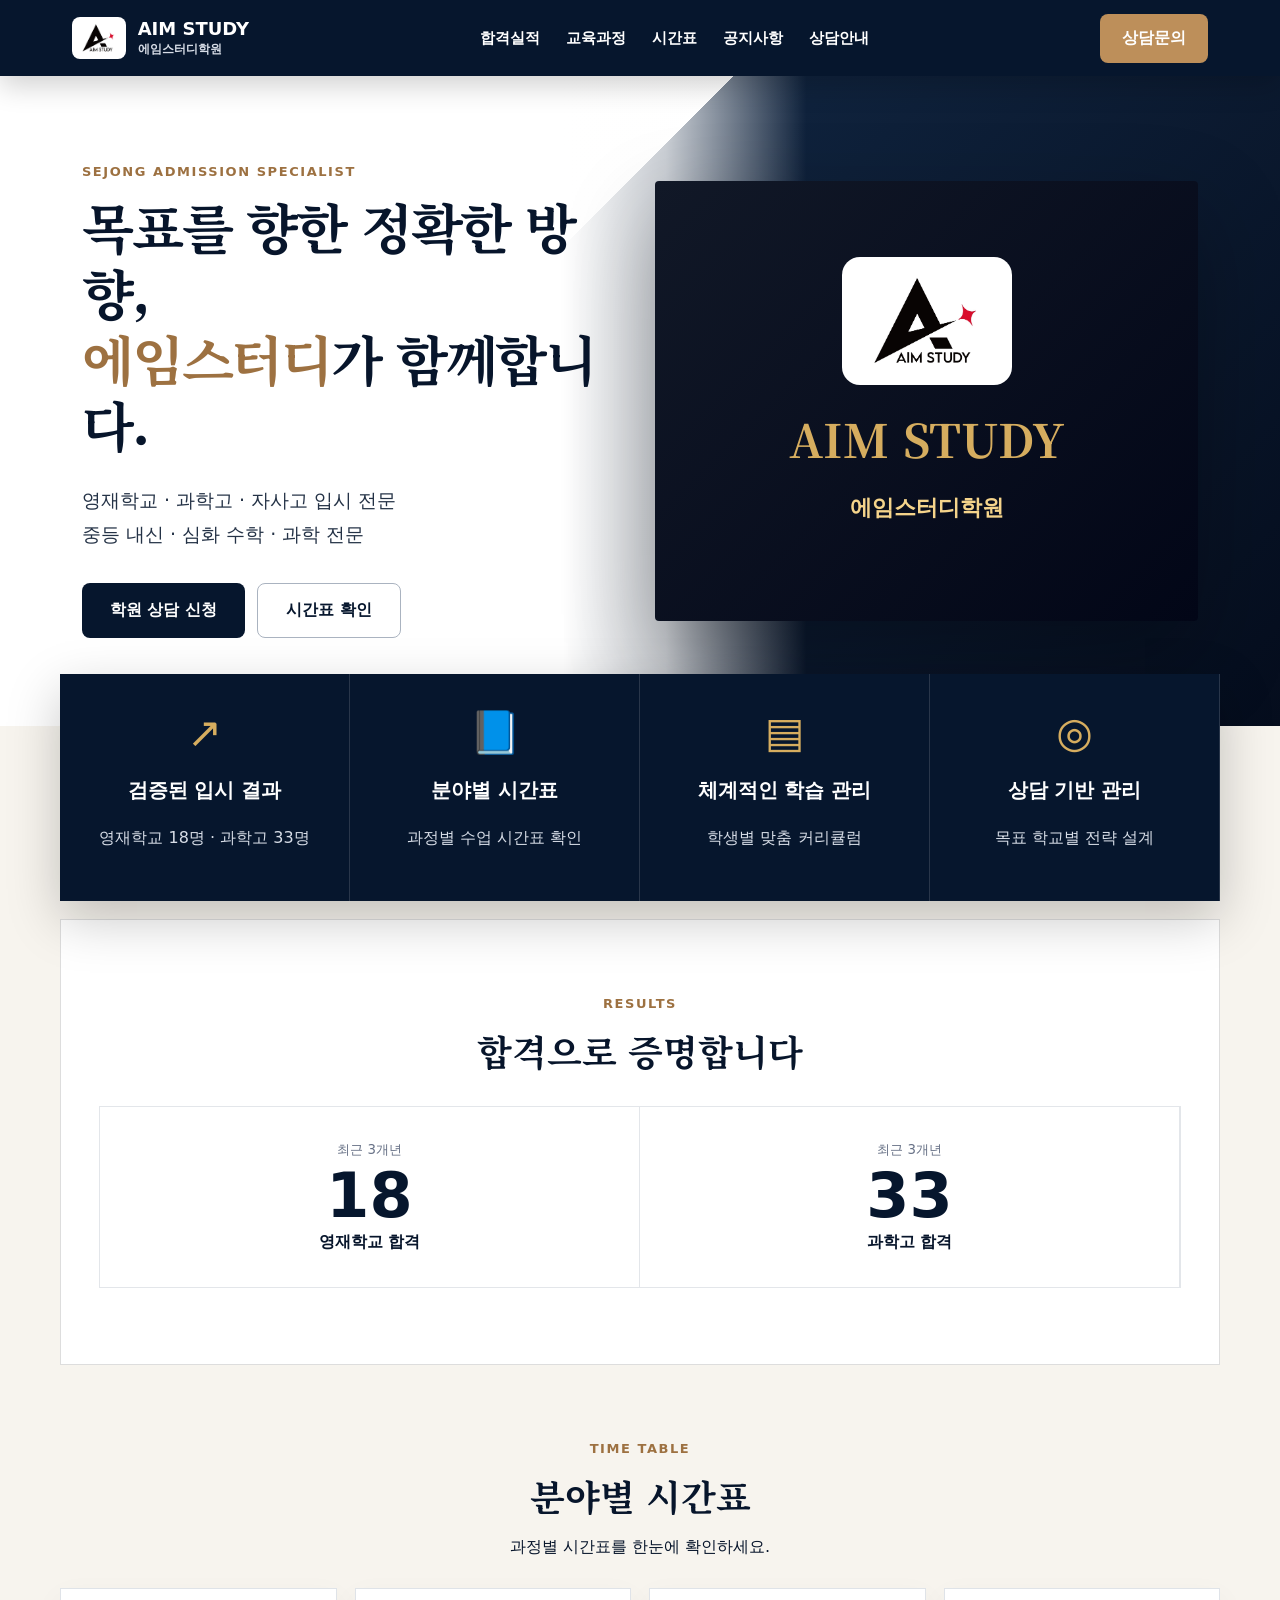
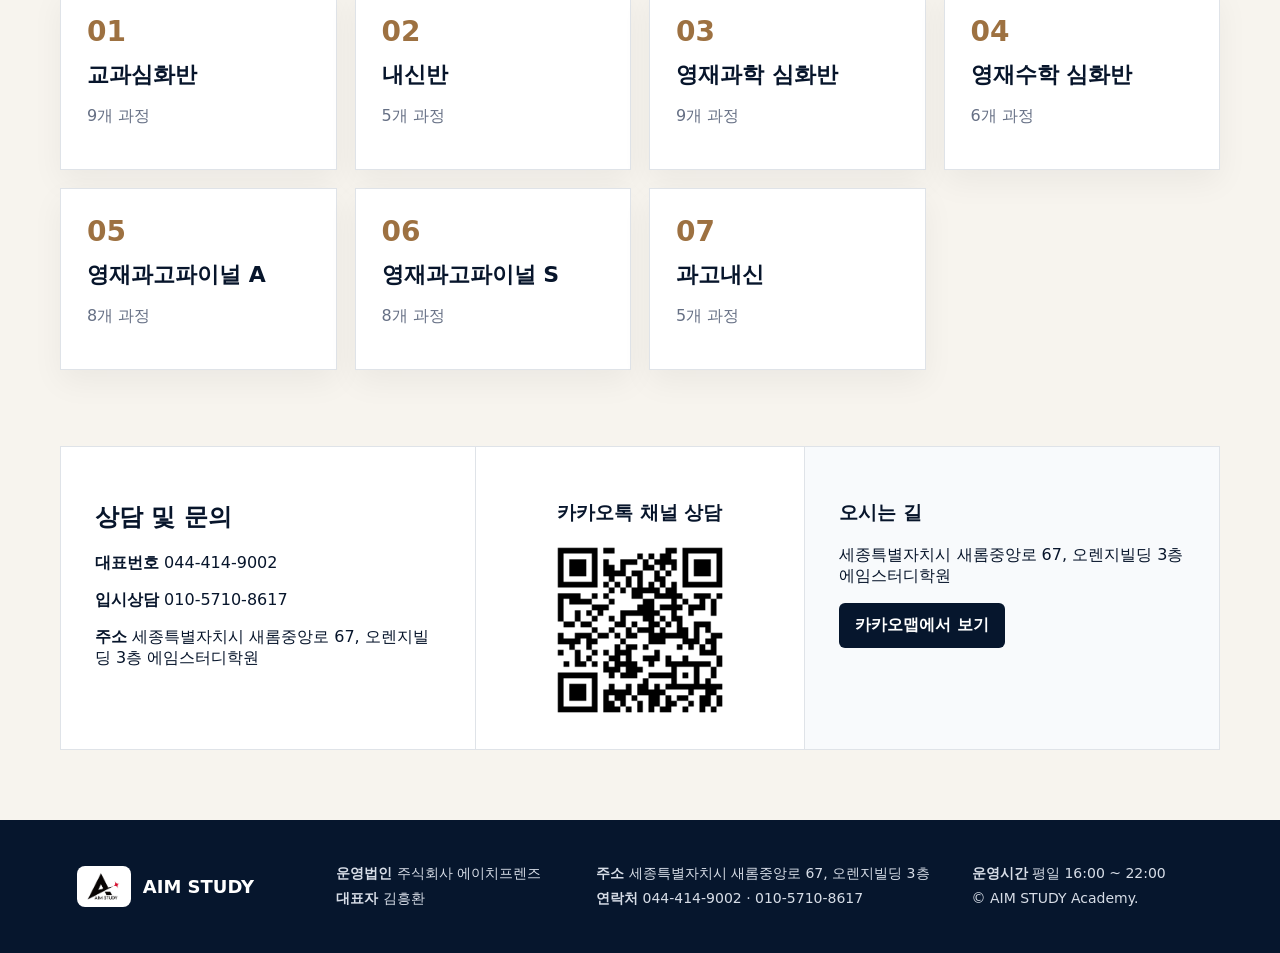
==== commit 5670fcde: "Add files via upload" ====
--- a/index.html
+++ b/index.html
@@ -1,91 +1,8 @@
-<!doctype html>
-<html lang="ko">
-<head>
-<title>에임스터디학원 | 세종 영재학교·과학고·자사고 입시 전문</title>
-<meta name="description" content="세종 새롬동 에임스터디학원 메인 홈페이지">
-<meta charset="utf-8">
-<meta name="viewport" content="width=device-width, initial-scale=1">
-<link rel="preconnect" href="https://fonts.googleapis.com">
-<link rel="preconnect" href="https://fonts.gstatic.com" crossorigin>
+<!doctype html><html lang="ko"><head><title>에임스터디학원</title><meta charset="utf-8"><meta name="viewport" content="width=device-width, initial-scale=1">
+<link rel="preconnect" href="https://fonts.googleapis.com"><link rel="preconnect" href="https://fonts.gstatic.com" crossorigin>
 <link href="https://fonts.googleapis.com/css2?family=Noto+Serif+KR:wght@500;700;900&family=SUIT:wght@400;500;700;800;900&display=swap" rel="stylesheet">
-<link rel="stylesheet" href="/styles.css">
-</head>
-<body>
-<header class="header">
-  <a class="brand" href="/"><img src="/assets/logo.png" alt="에임스터디학원 로고"><span>AIM STUDY<small>에임스터디학원</small></span></a>
-  <nav>
-    <a href="/about/">학원소개</a>
-    <a href="/results/">합격실적</a>
-    <a href="/curriculum/">교육과정</a>
-    <a href="/timetable/">시간표</a>
-    <a href="/notice/">공지사항</a>
-    <a href="/contact/">상담안내</a>
-  </nav>
-  <a class="consult-btn" href="https://pf.kakao.com/_xghLaG" target="_blank" rel="noopener">상담문의</a>
-</header>
-
-<main>
-<section class="hero">
-  <div class="hero-text">
-    <p class="eyebrow">SEJONG ADMISSION SPECIALIST</p>
-    <h1>목표를 향한 정확한 방향,<br><strong>에임스터디</strong>가 함께합니다.</h1>
-    <p class="lead">영재학교 · 과학고 · 자사고 입시 전문<br>중등 내신 · 심화 수학 · 과학 전문</p>
-    <div class="hero-actions">
-      <a class="btn navy" href="/contact/">학원 상담 신청</a>
-      <a class="btn line" href="/timetable/">시간표 확인</a>
-    </div>
-  </div>
-  <div class="hero-visual">
-    <div class="wall"><img src="/assets/logo.png" alt="AIM STUDY"><h2>AIM STUDY</h2><p>에임스터디학원</p></div>
-  </div>
-</section>
-
-<section class="feature-band">
-  <a href="/about/"><span>◎</span><h3>정확한 목표 설정</h3><p>개인별 진단을 통한 최적의 목표 설정</p></a>
-  <a href="/curriculum/"><span>▤</span><h3>체계적인 학습 관리</h3><p>학생별 학습 플랜과 맞춤형 커리큘럼</p></a>
-  <a href="/results/"><span>↗</span><h3>검증된 입시 결과</h3><p>합격 실적으로 실력과 결과를 증명</p></a>
-  <a href="/contact/"><span>👥</span><h3>상담 기반 관리</h3><p>상위권 입시에 맞춘 밀착 관리</p></a>
-</section>
-
-<section class="section results">
-  <div class="section-head"><p class="eyebrow">RESULTS</p><h2>합격으로 증명합니다</h2><p>에임스터디의 검증된 합격 실적</p></div>
-  <div class="result-numbers">
-    <div><small>최근 3개년</small><strong>18</strong><span>영재학교 합격</span></div>
-    <div><small>최근 3개년</small><strong>33</strong><span>과학고 합격</span></div>
-  </div>
-  <a class="small-btn" href="/results/">합격 실적 더보기</a>
-</section>
-
-<section class="system">
-  <div class="system-title"><p class="eyebrow">AIM SYSTEM</p><h2>에임스터디 교육 시스템</h2><p>체계적인 시스템으로 목표를 현실로 만듭니다.</p></div>
-  <div class="steps">
-    <article><b>01</b><h3>정밀 진단</h3><p>입학 상담 및 진단평가</p></article>
-    <article><b>02</b><h3>맞춤 계획</h3><p>개인별 학습 계획 수립</p></article>
-    <article><b>03</b><h3>집중 학습</h3><p>수업과 과제 관리</p></article>
-    <article><b>04</b><h3>성장 관리</h3><p>정기 피드백 관리</p></article>
-  </div>
-</section>
-
-<section class="section timetable-preview">
-  <div class="section-head split"><div><p class="eyebrow">TIME TABLE</p><h2>시간표 안내</h2><p>26-2 여름분기 시간표를 확인하세요.</p></div><a class="small-btn" href="/timetable/">전체 보기</a></div>
-  <div class="time-cards compact">
-    <a href="/timetable/"><img src="/assets/timetable-all.png" alt="전체 시간표"><span>전체 시간표</span></a>
-    <a href="/timetable/"><img src="/assets/timetable-science.png" alt="과고파이널 시간표"><span>과고파이널</span></a>
-  </div>
-</section>
-
-<section class="contact-section">
-  <div class="contact-card"><h2>상담 및 문의</h2><p><b>대표번호</b> 044-414-9002</p><p><b>입시상담</b> 010-5710-8617</p><p><b>주소</b> 세종특별자치시 새롬중앙로 67, 오렌지빌딩 3층 에임스터디학원</p></div>
-  <div class="qr-card"><h3>카카오톡 채널 상담</h3><p>QR 스캔 후 빠른 상담</p><img src="/assets/kakao-qr.png" alt="카카오톡 채널 QR"></div>
-  <div class="map-card"><h3>오시는 길</h3><p>세종특별자치시 새롬중앙로 67, 오렌지빌딩 3층 에임스터디학원</p><a href="https://map.kakao.com/link/search/%EC%84%B8%EC%A2%85%ED%8A%B9%EB%B3%84%EC%9E%90%EC%B9%98%EC%8B%9C%20%EC%83%88%EB%A1%AC%EC%A4%91%EC%95%99%EB%A1%9C%2067%2C%20%EC%98%A4%EB%A0%8C%EC%A7%80%EB%B9%8C%EB%94%A9%203%EC%B8%B5%20%EC%97%90%EC%9E%84%EC%8A%A4%ED%84%B0%EB%94%94%ED%95%99%EC%9B%90" target="_blank">카카오맵에서 보기</a></div>
-</section>
-</main>
-<footer>
-  <div class="footer-logo"><img src="/assets/logo.png" alt="에임스터디학원"><strong>AIM STUDY</strong></div>
-  <div><p><b>운영법인</b> 주식회사 에이치프렌즈</p><p><b>대표자</b> 김흥환</p></div>
-  <div><p><b>주소</b> 세종특별자치시 새롬중앙로 67, 오렌지빌딩 3층</p><p><b>연락처</b> 044-414-9002 · 010-5710-8617</p></div>
-  <div><p><b>운영시간</b> 평일 16:00 ~ 22:00</p><p>© AIM STUDY Academy. All Rights Reserved.</p></div>
-</footer>
-<script src="/script.js"></script>
-</body>
-</html>+<link rel="stylesheet" href="/styles.css"></head><body><header class="header"><a class="brand" href="/"><img src="/assets/logo.png"><span>AIM STUDY<small>에임스터디학원</small></span></a><nav><a href="/results/">합격실적</a><a href="/curriculum/">교육과정</a><a href="/timetable/">시간표</a><a href="/notice/">공지사항</a><a href="/contact/">상담안내</a></nav><a class="consult-btn" href="https://pf.kakao.com/_xghLaG" target="_blank">상담문의</a></header><main><section class="hero"><div class="hero-text"><p class="eyebrow">SEJONG ADMISSION SPECIALIST</p><h1>목표를 향한 정확한 방향,<br><strong>에임스터디</strong>가 함께합니다.</h1><p class="lead">영재학교 · 과학고 · 자사고 입시 전문<br>중등 내신 · 심화 수학 · 과학 전문</p><div class="hero-actions"><a class="btn navy" href="/contact/">학원 상담 신청</a><a class="btn line" href="/timetable/">시간표 확인</a></div></div><div class="hero-visual"><div class="wall"><img src="/assets/logo.png"><h2>AIM STUDY</h2><p>에임스터디학원</p></div></div></section>
+<section class="feature-band"><a href="/results/"><span>↗</span><h3>검증된 입시 결과</h3><p>영재학교 18명 · 과학고 33명</p></a><a href="/timetable/"><span>📘</span><h3>분야별 시간표</h3><p>과정별 수업 시간표 확인</p></a><a href="/curriculum/"><span>▤</span><h3>체계적인 학습 관리</h3><p>학생별 맞춤 커리큘럼</p></a><a href="/contact/"><span>◎</span><h3>상담 기반 관리</h3><p>목표 학교별 전략 설계</p></a></section>
+<section class="section results"><div class="section-head"><p class="eyebrow">RESULTS</p><h2>합격으로 증명합니다</h2></div><div class="result-numbers"><div><small>최근 3개년</small><strong>18</strong><span>영재학교 합격</span></div><div><small>최근 3개년</small><strong>33</strong><span>과학고 합격</span></div></div></section>
+<section class="section"><div class="section-head"><p class="eyebrow">TIME TABLE</p><h2>분야별 시간표</h2><p>과정별 시간표를 한눈에 확인하세요.</p></div><div class="category-grid"><a class="category-card" href="/timetable/core-math/"><span>01</span><h3>교과심화반</h3><p>9개 과정</p></a><a class="category-card" href="/timetable/school-exam/"><span>02</span><h3>내신반</h3><p>5개 과정</p></a><a class="category-card" href="/timetable/gifted-science/"><span>03</span><h3>영재과학 심화반</h3><p>9개 과정</p></a><a class="category-card" href="/timetable/gifted-math/"><span>04</span><h3>영재수학 심화반</h3><p>6개 과정</p></a><a class="category-card" href="/timetable/final-a/"><span>05</span><h3>영재과고파이널 A</h3><p>8개 과정</p></a><a class="category-card" href="/timetable/final-s/"><span>06</span><h3>영재과고파이널 S</h3><p>8개 과정</p></a><a class="category-card" href="/timetable/science-high-exam/"><span>07</span><h3>과고내신</h3><p>5개 과정</p></a></div></section>
+<section class="contact-section"><div class="contact-card"><h2>상담 및 문의</h2><p><b>대표번호</b> 044-414-9002</p><p><b>입시상담</b> 010-5710-8617</p><p><b>주소</b> 세종특별자치시 새롬중앙로 67, 오렌지빌딩 3층 에임스터디학원</p></div><div class="qr-card"><h3>카카오톡 채널 상담</h3><img src="/assets/kakao-qr.png"></div><div class="map-card"><h3>오시는 길</h3><p>세종특별자치시 새롬중앙로 67, 오렌지빌딩 3층 에임스터디학원</p><a href="https://map.kakao.com/link/search/%EC%84%B8%EC%A2%85%ED%8A%B9%EB%B3%84%EC%9E%90%EC%B9%98%EC%8B%9C%20%EC%83%88%EB%A1%AC%EC%A4%91%EC%95%99%EB%A1%9C%2067%2C%20%EC%98%A4%EB%A0%8C%EC%A7%80%EB%B9%8C%EB%94%A9%203%EC%B8%B5%20%EC%97%90%EC%9E%84%EC%8A%A4%ED%84%B0%EB%94%94%ED%95%99%EC%9B%90" target="_blank">카카오맵에서 보기</a></div></section></main><footer><div class="footer-logo"><img src="/assets/logo.png"><strong>AIM STUDY</strong></div><div><p><b>운영법인</b> 주식회사 에이치프렌즈</p><p><b>대표자</b> 김흥환</p></div><div><p><b>주소</b> 세종특별자치시 새롬중앙로 67, 오렌지빌딩 3층</p><p><b>연락처</b> 044-414-9002 · 010-5710-8617</p></div><div><p><b>운영시간</b> 평일 16:00 ~ 22:00</p><p>© AIM STUDY Academy.</p></div></footer></body></html>
--- a/styles.css
+++ b/styles.css
@@ -1 +1 @@
-*{box-sizing:border-box}html{scroll-behavior:smooth}body{margin:0;font-family:SUIT,system-ui,-apple-system,BlinkMacSystemFont,"Segoe UI",sans-serif;color:#07152b;background:#f7f4ee}a{color:inherit}img{max-width:100%;display:block}.header{height:76px;background:#06162d;color:#fff;display:flex;align-items:center;justify-content:space-between;padding:0 5.6vw;position:sticky;top:0;z-index:50;box-shadow:0 10px 28px rgba(0,0,0,.18)}.brand{display:flex;align-items:center;gap:12px;text-decoration:none;font-weight:900}.brand img{width:54px;height:42px;object-fit:contain;background:#fff;border-radius:8px;padding:4px}.brand span{font-size:18px;line-height:1.05}.brand small{display:block;font-size:12px;color:#d7dde7;margin-top:4px}.header nav{display:flex;gap:28px}.header nav a{text-decoration:none;font-weight:800;font-size:15px}.consult-btn{background:#bd8f5a;color:#fff;text-decoration:none;padding:14px 22px;border-radius:8px;font-weight:900}.hero{min-height:650px;background:linear-gradient(90deg,#fff 0%,#fff 44%,rgba(255,255,255,.78) 52%,transparent 63%),linear-gradient(135deg,#f4f0e8,#fff 38%,#10243f 38%,#050d1d 100%);display:grid;grid-template-columns:1fr 1fr;align-items:center;gap:30px;padding:70px 6.4vw;position:relative;overflow:hidden}.hero:after{content:"";position:absolute;right:-6vw;top:0;width:60%;height:100%;background:repeating-linear-gradient(90deg,rgba(255,255,255,.03) 0 8px,transparent 8px 16px);opacity:.8}.hero-text{position:relative;z-index:2}.eyebrow{color:#9d7141;font-weight:900;letter-spacing:.12em;font-size:13px;margin:0 0 14px}.hero h1,.section-head h2,.system-title h2,.sub-hero h1,.page-text h2{font-family:"Noto Serif KR",serif}.hero h1{font-size:54px;line-height:1.22;font-weight:700;letter-spacing:-.04em;margin:0 0 26px}.hero h1 strong{color:#9d7141;font-weight:900}.lead{font-size:19px;line-height:1.8;color:#243246}.hero-actions{display:flex;gap:12px;margin-top:32px}.btn{display:inline-flex;align-items:center;justify-content:center;border-radius:8px;text-decoration:none;font-weight:900;padding:16px 28px}.navy{background:#06162d;color:#fff}.line{background:#fff;border:1px solid #aab3c0;color:#06162d}.hero-visual{position:relative;z-index:2;height:440px;border-radius:4px;background:linear-gradient(135deg,#111827,#020617);display:flex;align-items:center;justify-content:center;box-shadow:0 36px 90px rgba(0,0,0,.28)}.wall{text-align:center;color:#d6ad5f}.wall img{width:170px;margin:0 auto 20px;background:#fff;border-radius:18px;padding:10px}.wall h2{font-family:"Noto Serif KR",serif;font-size:46px;margin:0}.wall p{font-size:22px;font-weight:800;color:#f5d48b}.feature-band{max-width:1160px;margin:-52px auto 0;position:relative;z-index:3;background:#06162d;color:#fff;display:grid;grid-template-columns:repeat(4,1fr);box-shadow:0 18px 50px rgba(0,0,0,.22)}.feature-band a{text-decoration:none;text-align:center;padding:34px 28px;border-right:1px solid rgba(255,255,255,.14)}.feature-band a:last-child{border-right:0}.feature-band span{font-size:42px;color:#d6ad5f}.feature-band h3{font-size:20px}.feature-band p{color:#d7dde7;line-height:1.7}.section{max-width:1160px;margin:0 auto;padding:76px 0}.section-head{text-align:center;margin-bottom:30px}.section-head h2{font-size:36px;margin:6px 0 8px}.section-head p{color:#667085}.results{background:#fff;margin-top:18px;border:1px solid #ddd;padding-left:38px;padding-right:38px}.result-numbers{display:grid;grid-template-columns:1fr 1fr;gap:0;border:1px solid #e3e6ea}.result-numbers div{text-align:center;padding:34px;border-right:1px solid #e3e6ea}.result-numbers div:last-child{border-right:0}.result-numbers small{display:block;color:#667085}.result-numbers strong{font-size:62px;color:#06162d}.result-numbers span{display:block;font-weight:900}.result-detail{display:grid;grid-template-columns:1fr 1fr;gap:26px;margin-top:32px}.result-detail article{background:#fafafa;border:1px solid #e3e6ea;padding:26px}.result-detail h3{text-align:center;margin-top:0;font-size:23px}.year-row{display:grid;grid-template-columns:110px 60px 1fr;gap:12px;border-top:1px solid #e4e7eb;padding:14px 0;align-items:center}.year-row b{color:#06162d}.year-row span{color:#9d7141;font-weight:900}.year-row p{margin:0;color:#4b5563}table{width:100%;border-collapse:collapse;background:#fff}th,td{border:1px solid #e3e6ea;padding:13px 10px;text-align:center}th{background:#06162d;color:#fff}.small-btn{display:block;width:max-content;margin:28px auto 0;background:#06162d;color:#fff;text-decoration:none;text-align:center;border-radius:6px;padding:13px 18px;font-weight:900}.system{max-width:1160px;margin:0 auto;background:#06162d;color:#fff;display:grid;grid-template-columns:1.1fr 2fr;align-items:center;padding:38px}.system-title h2{font-size:30px}.system-title p{color:#d7dde7}.steps{display:grid;grid-template-columns:repeat(4,1fr);gap:12px}.steps article{background:#fff;color:#06162d;border-radius:8px;text-align:center;padding:26px 18px}.steps b{font-size:26px;color:#9d7141}.steps p{font-size:14px;color:#555;line-height:1.7}.split{display:flex;justify-content:space-between;align-items:flex-end;text-align:left}.time-tabs{display:flex;gap:10px;margin-bottom:24px;justify-content:center}.time-tabs a{border:1px solid #c7ced8;background:#fff;text-decoration:none;padding:13px 20px;border-radius:6px;font-weight:900}.time-tabs a:first-child{background:#06162d;color:#fff}.time-cards{display:grid;grid-template-columns:1fr 1fr;gap:22px}.time-cards a{background:#fff;border:1px solid #dfe3e8;text-decoration:none;padding:16px;box-shadow:0 14px 34px rgba(0,0,0,.06)}.time-cards img{height:520px;width:100%;object-fit:contain;background:#f8fafc}.time-cards.compact img{height:300px}.time-cards span{display:block;text-align:center;font-weight:900;padding:14px;color:#06162d}.notice-grid{display:grid;grid-template-columns:repeat(3,1fr);gap:18px}.notice-grid article{background:#fff;border:1px solid #dfe3e8;padding:24px;box-shadow:0 12px 30px rgba(0,0,0,.05)}.notice-grid span{background:#06162d;color:#fff;padding:5px 12px;border-radius:999px;font-weight:900;font-size:13px}.notice-grid h3{font-size:20px}.notice-grid p{color:#555;line-height:1.7}.notice-grid time{color:#9d7141;font-weight:800}.contact-section{max-width:1160px;margin:0 auto 70px;display:grid;grid-template-columns:1fr .8fr 1fr;background:#fff;border:1px solid #dfe3e8}.contact-section.standalone{margin-top:70px}.contact-section>div{padding:34px}.contact-card h2{font-family:"Noto Serif KR",serif}.contact-card p{line-height:1.8}.qr-card{text-align:center;border-left:1px solid #dfe3e8;border-right:1px solid #dfe3e8}.qr-card img{width:170px;margin:10px auto 0}.map-card{background:#f8fafc}.map-card a{display:inline-block;background:#06162d;color:#fff;text-decoration:none;border-radius:6px;padding:12px 16px;font-weight:900}.sub-hero{background:#06162d;color:#fff;text-align:center;padding:88px 6vw}.sub-hero h1{font-size:46px;margin:8px 0}.sub-hero p:last-child{color:#d7dde7}.page-text{background:#fff;border:1px solid #ddd;padding-left:38px;padding-right:38px}.page-text p{font-size:18px;line-height:1.9;color:#4b5563}.info-grid,.curriculum-grid{display:grid;grid-template-columns:repeat(3,1fr);gap:18px;margin-top:30px}.curriculum-grid{grid-template-columns:repeat(4,1fr)}.info-grid article,.curriculum-grid article{background:#fff;border:1px solid #dfe3e8;padding:28px;box-shadow:0 12px 30px rgba(0,0,0,.05)}.curriculum-grid span{font-size:30px;color:#9d7141;font-weight:900}footer{background:#06162d;color:#d7dde7;display:grid;grid-template-columns:1fr 1fr 1.5fr 1fr;gap:28px;padding:38px 6vw;font-size:14px}.footer-logo{display:flex;align-items:center;gap:12px;color:#fff;font-size:18px}.footer-logo img{width:54px;background:#fff;border-radius:8px;padding:4px}footer p{margin:7px 0}@media(max-width:980px){.header nav,.consult-btn{display:none}.header{justify-content:center}.hero{grid-template-columns:1fr;background:#fff;padding:55px 5vw}.hero h1{font-size:36px}.hero-visual{height:300px}.feature-band,.result-numbers,.result-detail,.system,.steps,.time-cards,.notice-grid,.contact-section,footer,.info-grid,.curriculum-grid{grid-template-columns:1fr}.feature-band{margin:0}.feature-band a{border-right:0;border-bottom:1px solid rgba(255,255,255,.14)}.section{padding:60px 5vw}.results,.page-text{padding-left:5vw;padding-right:5vw}.split{display:block;text-align:center}.time-tabs{flex-direction:column}.time-cards img{height:auto}.year-row{grid-template-columns:1fr}.qr-card{border-left:0;border-right:0;border-top:1px solid #dfe3e8;border-bottom:1px solid #dfe3e8}footer{text-align:center}.footer-logo{justify-content:center}}+*{box-sizing:border-box}html{scroll-behavior:smooth}body{margin:0;font-family:SUIT,system-ui,sans-serif;color:#07152b;background:#f7f4ee}a{color:inherit}img{max-width:100%;display:block}.header{height:76px;background:#06162d;color:#fff;display:flex;align-items:center;justify-content:space-between;padding:0 5.6vw;position:sticky;top:0;z-index:50;box-shadow:0 10px 28px rgba(0,0,0,.18)}.brand{display:flex;align-items:center;gap:12px;text-decoration:none;font-weight:900}.brand img{width:54px;height:42px;object-fit:contain;background:#fff;border-radius:8px;padding:4px}.brand span{font-size:18px;line-height:1.05}.brand small{display:block;font-size:12px;color:#d7dde7;margin-top:4px}.header nav{display:flex;gap:26px}.header nav a{text-decoration:none;font-weight:800;font-size:15px}.consult-btn{background:#bd8f5a;color:#fff;text-decoration:none;padding:14px 22px;border-radius:8px;font-weight:900}.hero{min-height:650px;background:linear-gradient(90deg,#fff 0%,#fff 44%,rgba(255,255,255,.78) 52%,transparent 63%),linear-gradient(135deg,#f4f0e8,#fff 38%,#10243f 38%,#050d1d 100%);display:grid;grid-template-columns:1fr 1fr;align-items:center;gap:30px;padding:70px 6.4vw;position:relative;overflow:hidden}.eyebrow{color:#9d7141;font-weight:900;letter-spacing:.12em;font-size:13px;margin:0 0 14px}.hero h1,.section-head h2,.sub-hero h1{font-family:'Noto Serif KR',serif}.hero h1{font-size:54px;line-height:1.22;font-weight:700;letter-spacing:-.04em;margin:0 0 26px}.hero h1 strong{color:#9d7141}.lead{font-size:19px;line-height:1.8;color:#243246}.hero-actions{display:flex;gap:12px;margin-top:32px}.btn{display:inline-flex;align-items:center;justify-content:center;border-radius:8px;text-decoration:none;font-weight:900;padding:16px 28px}.navy{background:#06162d;color:#fff}.line{background:#fff;border:1px solid #aab3c0;color:#06162d}.hero-visual{height:440px;border-radius:4px;background:linear-gradient(135deg,#111827,#020617);display:flex;align-items:center;justify-content:center;box-shadow:0 36px 90px rgba(0,0,0,.28)}.wall{text-align:center;color:#d6ad5f}.wall img{width:170px;margin:0 auto 20px;background:#fff;border-radius:18px;padding:10px}.wall h2{font-family:'Noto Serif KR',serif;font-size:46px;margin:0}.wall p{font-size:22px;font-weight:800;color:#f5d48b}.feature-band{max-width:1160px;margin:-52px auto 0;position:relative;z-index:3;background:#06162d;color:#fff;display:grid;grid-template-columns:repeat(4,1fr);box-shadow:0 18px 50px rgba(0,0,0,.22)}.feature-band a{text-decoration:none;text-align:center;padding:34px 28px;border-right:1px solid rgba(255,255,255,.14)}.feature-band span{font-size:42px;color:#d6ad5f}.feature-band h3{font-size:20px}.feature-band p{color:#d7dde7;line-height:1.7}.section{max-width:1160px;margin:0 auto;padding:76px 0}.section-head{text-align:center;margin-bottom:30px}.section-head h2{font-size:36px;margin:6px 0 8px}.results{background:#fff;margin-top:18px;border:1px solid #ddd;padding-left:38px;padding-right:38px}.result-numbers{display:grid;grid-template-columns:1fr 1fr;border:1px solid #e3e6ea}.result-numbers div{text-align:center;padding:34px;border-right:1px solid #e3e6ea}.result-numbers small{display:block;color:#667085}.result-numbers strong{font-size:62px;color:#06162d}.result-numbers span{display:block;font-weight:900}.result-detail{display:grid;grid-template-columns:1fr 1fr;gap:26px;margin-top:32px}.result-detail article,.schedule-block,.schedule-detail{background:#fff;border:1px solid #dfe3e8;padding:28px;box-shadow:0 12px 30px rgba(0,0,0,.05)}.year-row{display:grid;grid-template-columns:110px 60px 1fr;gap:12px;border-top:1px solid #e4e7eb;padding:14px 0;align-items:center}.year-row span{color:#9d7141;font-weight:900}.year-row p{margin:0}table{width:100%;border-collapse:collapse;background:#fff;min-width:820px}th,td{border:1px solid #e3e6ea;padding:13px 10px;text-align:center}th{background:#06162d;color:#fff}td:first-child{font-weight:900;text-align:left}td:nth-child(2){color:#9d7141;font-weight:900}.table-wrap{overflow-x:auto}.small-btn{display:inline-block;margin:20px auto 0;background:#06162d;color:#fff;text-decoration:none;border-radius:6px;padding:13px 18px;font-weight:900}.gold-btn{background:#bd8f5a}.category-grid{display:grid;grid-template-columns:repeat(4,1fr);gap:18px}.category-card{text-decoration:none;background:#fff;border:1px solid #dfe3e8;padding:26px;box-shadow:0 12px 30px rgba(0,0,0,.05);transition:.2s}.category-card:hover{transform:translateY(-4px)}.category-card span{font-size:28px;color:#9d7141;font-weight:900}.category-card h3{font-size:22px;margin:12px 0 8px}.category-card p{color:#667085}.schedule-block{margin-bottom:28px}.schedule-block h3{font-family:'Noto Serif KR',serif;font-size:28px;margin-top:0}.page-actions{display:flex;gap:10px;justify-content:flex-end;margin-bottom:20px}.notice-grid{display:grid;grid-template-columns:repeat(3,1fr);gap:18px}.notice-grid article{background:#fff;border:1px solid #dfe3e8;padding:24px;box-shadow:0 12px 30px rgba(0,0,0,.05)}.notice-grid span{background:#06162d;color:#fff;padding:5px 12px;border-radius:999px;font-weight:900;font-size:13px}.contact-section{max-width:1160px;margin:0 auto 70px;display:grid;grid-template-columns:1fr .8fr 1fr;background:#fff;border:1px solid #dfe3e8}.contact-section.standalone{margin-top:70px}.contact-section>div{padding:34px}.qr-card{text-align:center;border-left:1px solid #dfe3e8;border-right:1px solid #dfe3e8}.qr-card img{width:170px;margin:10px auto 0}.map-card{background:#f8fafc}.map-card a{display:inline-block;background:#06162d;color:#fff;text-decoration:none;border-radius:6px;padding:12px 16px;font-weight:900}.sub-hero{background:#06162d;color:#fff;text-align:center;padding:88px 6vw}.sub-hero h1{font-size:46px;margin:8px 0}.sub-hero p:last-child{color:#d7dde7}footer{background:#06162d;color:#d7dde7;display:grid;grid-template-columns:1fr 1fr 1.5fr 1fr;gap:28px;padding:38px 6vw;font-size:14px}.footer-logo{display:flex;align-items:center;gap:12px;color:#fff;font-size:18px}.footer-logo img{width:54px;background:#fff;border-radius:8px;padding:4px}footer p{margin:7px 0}@media(max-width:980px){.header nav,.consult-btn{display:none}.header{justify-content:center}.hero{grid-template-columns:1fr;background:#fff;padding:55px 5vw}.hero h1{font-size:36px}.hero-visual{height:300px}.feature-band,.result-numbers,.result-detail,.notice-grid,.contact-section,footer,.category-grid{grid-template-columns:1fr}.feature-band{margin:0}.feature-band a{border-right:0;border-bottom:1px solid rgba(255,255,255,.14)}.section{padding:60px 5vw}.results,.schedule-detail{padding-left:5vw;padding-right:5vw}.year-row{grid-template-columns:1fr}.qr-card{border-left:0;border-right:0;border-top:1px solid #dfe3e8;border-bottom:1px solid #dfe3e8}footer{text-align:center}.footer-logo{justify-content:center}.page-actions{justify-content:center;flex-direction:column}}
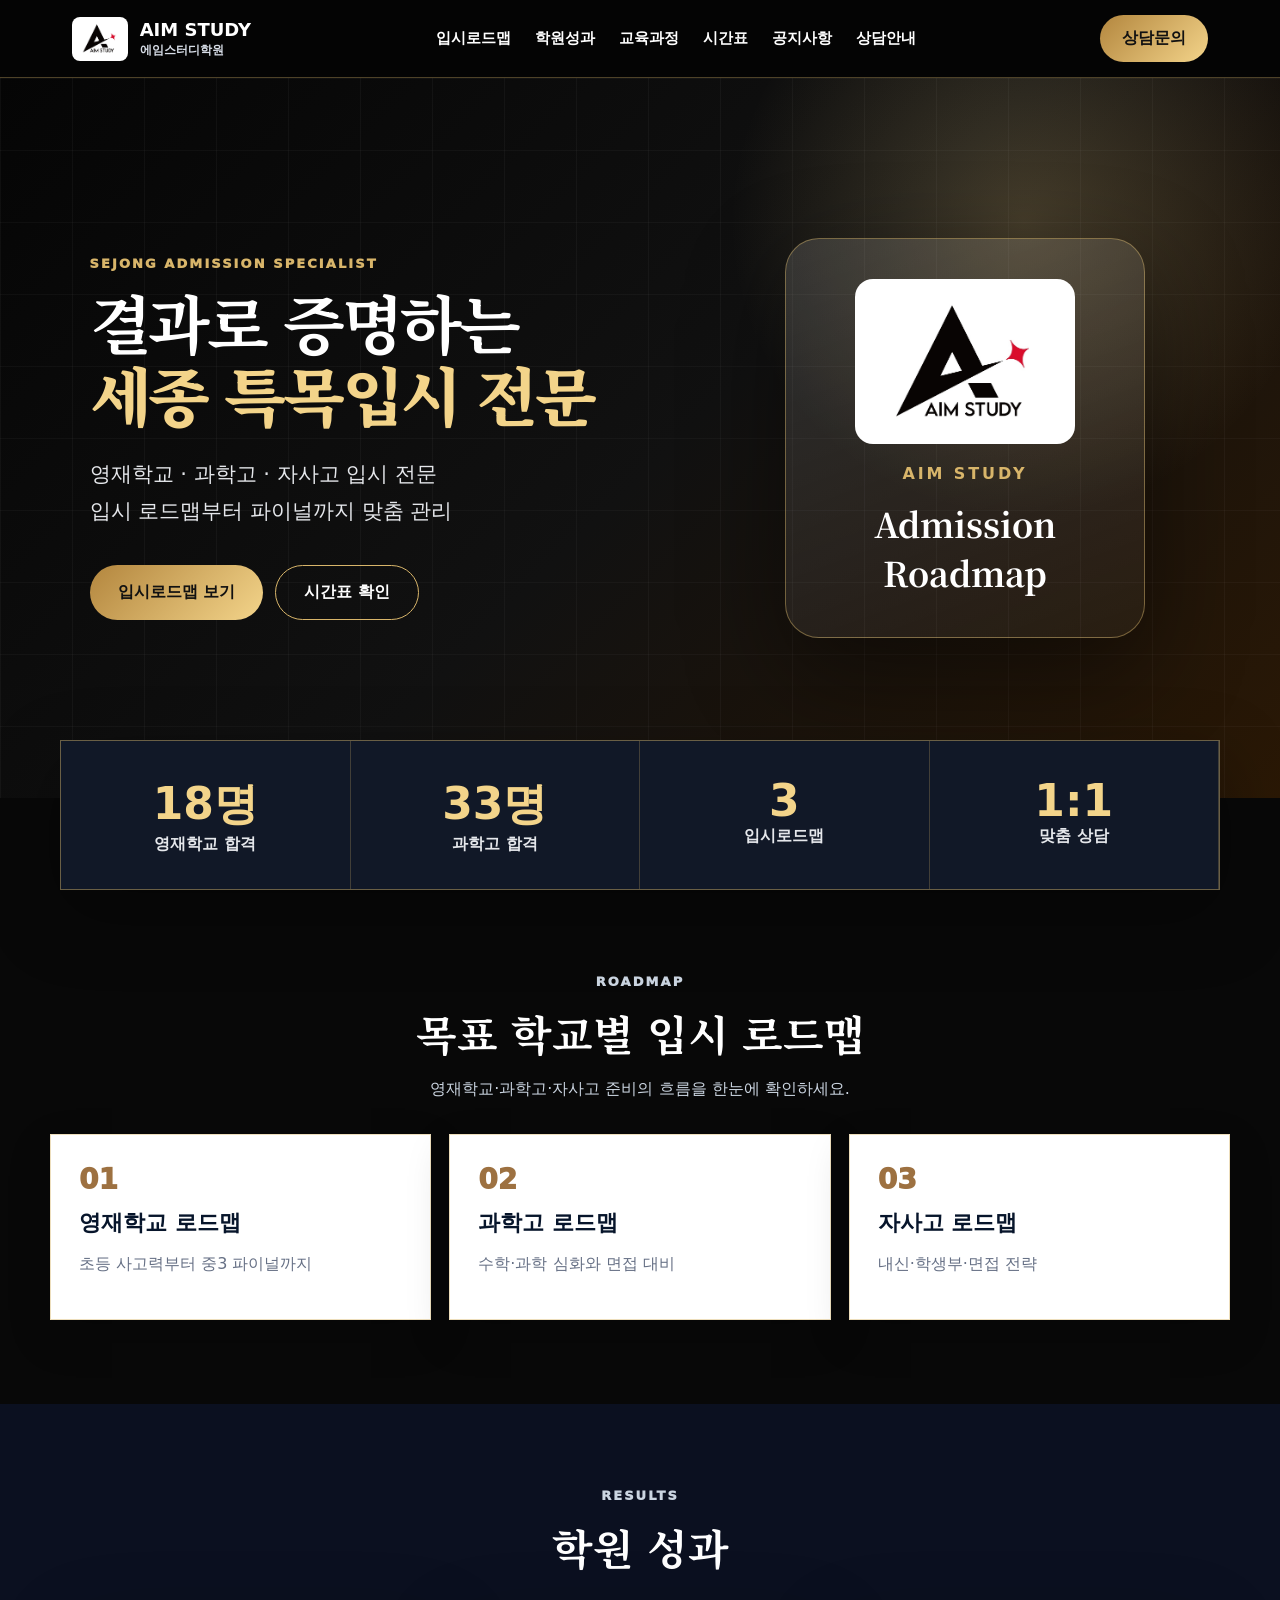
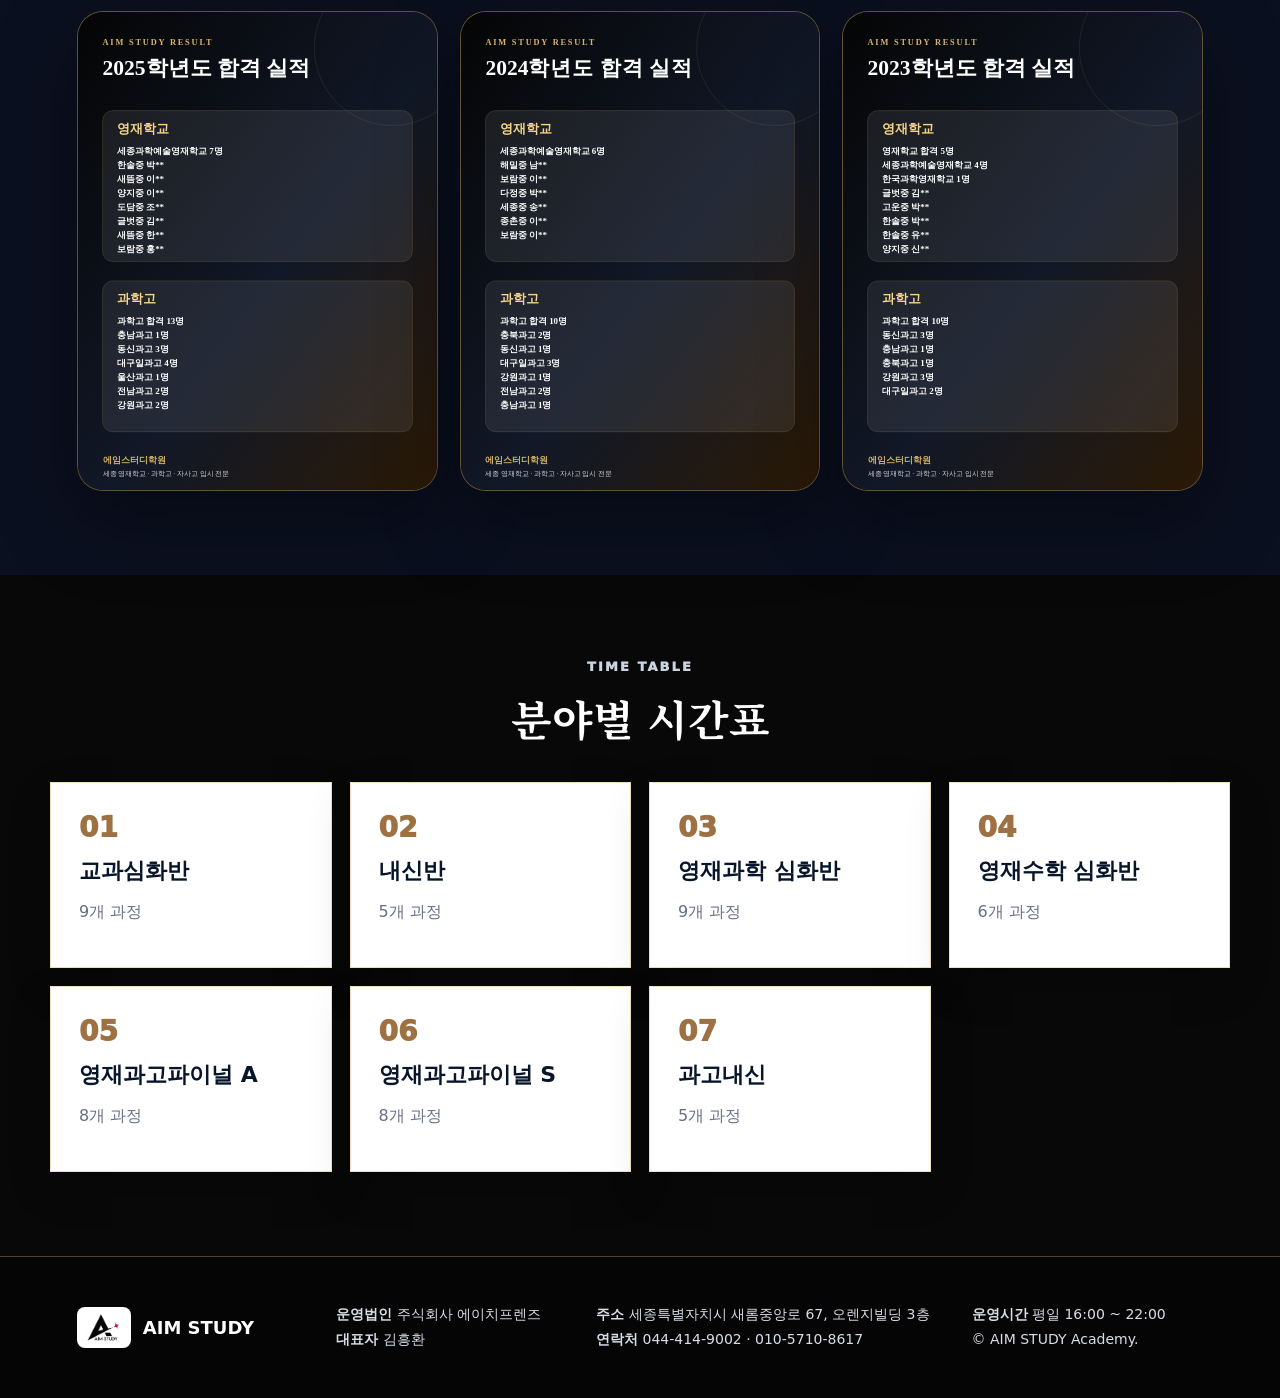
==== commit 695f4cfb: "Add files via upload" ====
--- a/index.html
+++ b/index.html
@@ -1,8 +1,8 @@
 <!doctype html><html lang="ko"><head><title>에임스터디학원</title><meta charset="utf-8"><meta name="viewport" content="width=device-width, initial-scale=1">
 <link rel="preconnect" href="https://fonts.googleapis.com"><link rel="preconnect" href="https://fonts.gstatic.com" crossorigin>
 <link href="https://fonts.googleapis.com/css2?family=Noto+Serif+KR:wght@500;700;900&family=SUIT:wght@400;500;700;800;900&display=swap" rel="stylesheet">
-<link rel="stylesheet" href="/styles.css"></head><body><header class="header"><a class="brand" href="/"><img src="/assets/logo.png"><span>AIM STUDY<small>에임스터디학원</small></span></a><nav><a href="/results/">합격실적</a><a href="/curriculum/">교육과정</a><a href="/timetable/">시간표</a><a href="/notice/">공지사항</a><a href="/contact/">상담안내</a></nav><a class="consult-btn" href="https://pf.kakao.com/_xghLaG" target="_blank">상담문의</a></header><main><section class="hero"><div class="hero-text"><p class="eyebrow">SEJONG ADMISSION SPECIALIST</p><h1>목표를 향한 정확한 방향,<br><strong>에임스터디</strong>가 함께합니다.</h1><p class="lead">영재학교 · 과학고 · 자사고 입시 전문<br>중등 내신 · 심화 수학 · 과학 전문</p><div class="hero-actions"><a class="btn navy" href="/contact/">학원 상담 신청</a><a class="btn line" href="/timetable/">시간표 확인</a></div></div><div class="hero-visual"><div class="wall"><img src="/assets/logo.png"><h2>AIM STUDY</h2><p>에임스터디학원</p></div></div></section>
-<section class="feature-band"><a href="/results/"><span>↗</span><h3>검증된 입시 결과</h3><p>영재학교 18명 · 과학고 33명</p></a><a href="/timetable/"><span>📘</span><h3>분야별 시간표</h3><p>과정별 수업 시간표 확인</p></a><a href="/curriculum/"><span>▤</span><h3>체계적인 학습 관리</h3><p>학생별 맞춤 커리큘럼</p></a><a href="/contact/"><span>◎</span><h3>상담 기반 관리</h3><p>목표 학교별 전략 설계</p></a></section>
-<section class="section results"><div class="section-head"><p class="eyebrow">RESULTS</p><h2>합격으로 증명합니다</h2></div><div class="result-numbers"><div><small>최근 3개년</small><strong>18</strong><span>영재학교 합격</span></div><div><small>최근 3개년</small><strong>33</strong><span>과학고 합격</span></div></div></section>
-<section class="section"><div class="section-head"><p class="eyebrow">TIME TABLE</p><h2>분야별 시간표</h2><p>과정별 시간표를 한눈에 확인하세요.</p></div><div class="category-grid"><a class="category-card" href="/timetable/core-math/"><span>01</span><h3>교과심화반</h3><p>9개 과정</p></a><a class="category-card" href="/timetable/school-exam/"><span>02</span><h3>내신반</h3><p>5개 과정</p></a><a class="category-card" href="/timetable/gifted-science/"><span>03</span><h3>영재과학 심화반</h3><p>9개 과정</p></a><a class="category-card" href="/timetable/gifted-math/"><span>04</span><h3>영재수학 심화반</h3><p>6개 과정</p></a><a class="category-card" href="/timetable/final-a/"><span>05</span><h3>영재과고파이널 A</h3><p>8개 과정</p></a><a class="category-card" href="/timetable/final-s/"><span>06</span><h3>영재과고파이널 S</h3><p>8개 과정</p></a><a class="category-card" href="/timetable/science-high-exam/"><span>07</span><h3>과고내신</h3><p>5개 과정</p></a></div></section>
-<section class="contact-section"><div class="contact-card"><h2>상담 및 문의</h2><p><b>대표번호</b> 044-414-9002</p><p><b>입시상담</b> 010-5710-8617</p><p><b>주소</b> 세종특별자치시 새롬중앙로 67, 오렌지빌딩 3층 에임스터디학원</p></div><div class="qr-card"><h3>카카오톡 채널 상담</h3><img src="/assets/kakao-qr.png"></div><div class="map-card"><h3>오시는 길</h3><p>세종특별자치시 새롬중앙로 67, 오렌지빌딩 3층 에임스터디학원</p><a href="https://map.kakao.com/link/search/%EC%84%B8%EC%A2%85%ED%8A%B9%EB%B3%84%EC%9E%90%EC%B9%98%EC%8B%9C%20%EC%83%88%EB%A1%AC%EC%A4%91%EC%95%99%EB%A1%9C%2067%2C%20%EC%98%A4%EB%A0%8C%EC%A7%80%EB%B9%8C%EB%94%A9%203%EC%B8%B5%20%EC%97%90%EC%9E%84%EC%8A%A4%ED%84%B0%EB%94%94%ED%95%99%EC%9B%90" target="_blank">카카오맵에서 보기</a></div></section></main><footer><div class="footer-logo"><img src="/assets/logo.png"><strong>AIM STUDY</strong></div><div><p><b>운영법인</b> 주식회사 에이치프렌즈</p><p><b>대표자</b> 김흥환</p></div><div><p><b>주소</b> 세종특별자치시 새롬중앙로 67, 오렌지빌딩 3층</p><p><b>연락처</b> 044-414-9002 · 010-5710-8617</p></div><div><p><b>운영시간</b> 평일 16:00 ~ 22:00</p><p>© AIM STUDY Academy.</p></div></footer></body></html>+<link rel="stylesheet" href="/styles.css"></head><body><header class="header"><a class="brand" href="/"><img src="/assets/logo.png" alt="에임스터디학원"><span>AIM STUDY<small>에임스터디학원</small></span></a><nav><a href="/roadmap/">입시로드맵</a><a href="/results/">학원성과</a><a href="/curriculum/">교육과정</a><a href="/timetable/">시간표</a><a href="/notice/">공지사항</a><a href="/contact/">상담안내</a></nav><a class="consult-btn" href="https://pf.kakao.com/_xghLaG" target="_blank">상담문의</a></header><main><section class="hero"><div class="hero-text"><p class="eyebrow">SEJONG ADMISSION SPECIALIST</p><h1>결과로 증명하는<br><strong>세종 특목입시 전문</strong></h1><p class="lead">영재학교 · 과학고 · 자사고 입시 전문<br>입시 로드맵부터 파이널까지 맞춤 관리</p><div class="hero-actions"><a class="btn gold" href="/roadmap/">입시로드맵 보기</a><a class="btn line" href="/timetable/">시간표 확인</a></div></div><div class="hero-card"><img src="/assets/logo.png"><p>AIM STUDY</p><strong>Admission Roadmap</strong></div></section>
+<section class="premium-band"><a href="/results/"><b>18명</b><span>영재학교 합격</span></a><a href="/results/"><b>33명</b><span>과학고 합격</span></a><a href="/roadmap/"><b>3</b><span>입시로드맵</span></a><a href="/contact/"><b>1:1</b><span>맞춤 상담</span></a></section>
+<section class="section roadmap-preview"><div class="section-head"><p class="eyebrow">ROADMAP</p><h2>목표 학교별 입시 로드맵</h2><p>영재학교·과학고·자사고 준비의 흐름을 한눈에 확인하세요.</p></div><div class="roadmap-cards"><a href="/roadmap/#gifted"><span>01</span><h3>영재학교 로드맵</h3><p>초등 사고력부터 중3 파이널까지</p></a><a href="/roadmap/#science"><span>02</span><h3>과학고 로드맵</h3><p>수학·과학 심화와 면접 대비</p></a><a href="/roadmap/#autonomous"><span>03</span><h3>자사고 로드맵</h3><p>내신·학생부·면접 전략</p></a></div></section>
+<section class="section dark-results"><div class="section-head"><p class="eyebrow">RESULTS</p><h2>학원 성과</h2></div><div class="result-images"><a href="/assets/result-2025.svg" target="_blank"><img src="/assets/result-2025.svg"></a><a href="/assets/result-2024.svg" target="_blank"><img src="/assets/result-2024.svg"></a><a href="/assets/result-2023.svg" target="_blank"><img src="/assets/result-2023.svg"></a></div></section>
+<section class="section"><div class="section-head"><p class="eyebrow">TIME TABLE</p><h2>분야별 시간표</h2></div><div class="category-grid"><a class="category-card" href="/timetable/core-math/"><span>01</span><h3>교과심화반</h3><p>9개 과정</p></a><a class="category-card" href="/timetable/school-exam/"><span>02</span><h3>내신반</h3><p>5개 과정</p></a><a class="category-card" href="/timetable/gifted-science/"><span>03</span><h3>영재과학 심화반</h3><p>9개 과정</p></a><a class="category-card" href="/timetable/gifted-math/"><span>04</span><h3>영재수학 심화반</h3><p>6개 과정</p></a><a class="category-card" href="/timetable/final-a/"><span>05</span><h3>영재과고파이널 A</h3><p>8개 과정</p></a><a class="category-card" href="/timetable/final-s/"><span>06</span><h3>영재과고파이널 S</h3><p>8개 과정</p></a><a class="category-card" href="/timetable/science-high-exam/"><span>07</span><h3>과고내신</h3><p>5개 과정</p></a></div></section></main><footer><div class="footer-logo"><img src="/assets/logo.png"><strong>AIM STUDY</strong></div><div><p><b>운영법인</b> 주식회사 에이치프렌즈</p><p><b>대표자</b> 김흥환</p></div><div><p><b>주소</b> 세종특별자치시 새롬중앙로 67, 오렌지빌딩 3층</p><p><b>연락처</b> 044-414-9002 · 010-5710-8617</p></div><div><p><b>운영시간</b> 평일 16:00 ~ 22:00</p><p>© AIM STUDY Academy.</p></div></footer></body></html>
--- a/styles.css
+++ b/styles.css
@@ -1 +1 @@
-*{box-sizing:border-box}html{scroll-behavior:smooth}body{margin:0;font-family:SUIT,system-ui,sans-serif;color:#07152b;background:#f7f4ee}a{color:inherit}img{max-width:100%;display:block}.header{height:76px;background:#06162d;color:#fff;display:flex;align-items:center;justify-content:space-between;padding:0 5.6vw;position:sticky;top:0;z-index:50;box-shadow:0 10px 28px rgba(0,0,0,.18)}.brand{display:flex;align-items:center;gap:12px;text-decoration:none;font-weight:900}.brand img{width:54px;height:42px;object-fit:contain;background:#fff;border-radius:8px;padding:4px}.brand span{font-size:18px;line-height:1.05}.brand small{display:block;font-size:12px;color:#d7dde7;margin-top:4px}.header nav{display:flex;gap:26px}.header nav a{text-decoration:none;font-weight:800;font-size:15px}.consult-btn{background:#bd8f5a;color:#fff;text-decoration:none;padding:14px 22px;border-radius:8px;font-weight:900}.hero{min-height:650px;background:linear-gradient(90deg,#fff 0%,#fff 44%,rgba(255,255,255,.78) 52%,transparent 63%),linear-gradient(135deg,#f4f0e8,#fff 38%,#10243f 38%,#050d1d 100%);display:grid;grid-template-columns:1fr 1fr;align-items:center;gap:30px;padding:70px 6.4vw;position:relative;overflow:hidden}.eyebrow{color:#9d7141;font-weight:900;letter-spacing:.12em;font-size:13px;margin:0 0 14px}.hero h1,.section-head h2,.sub-hero h1{font-family:'Noto Serif KR',serif}.hero h1{font-size:54px;line-height:1.22;font-weight:700;letter-spacing:-.04em;margin:0 0 26px}.hero h1 strong{color:#9d7141}.lead{font-size:19px;line-height:1.8;color:#243246}.hero-actions{display:flex;gap:12px;margin-top:32px}.btn{display:inline-flex;align-items:center;justify-content:center;border-radius:8px;text-decoration:none;font-weight:900;padding:16px 28px}.navy{background:#06162d;color:#fff}.line{background:#fff;border:1px solid #aab3c0;color:#06162d}.hero-visual{height:440px;border-radius:4px;background:linear-gradient(135deg,#111827,#020617);display:flex;align-items:center;justify-content:center;box-shadow:0 36px 90px rgba(0,0,0,.28)}.wall{text-align:center;color:#d6ad5f}.wall img{width:170px;margin:0 auto 20px;background:#fff;border-radius:18px;padding:10px}.wall h2{font-family:'Noto Serif KR',serif;font-size:46px;margin:0}.wall p{font-size:22px;font-weight:800;color:#f5d48b}.feature-band{max-width:1160px;margin:-52px auto 0;position:relative;z-index:3;background:#06162d;color:#fff;display:grid;grid-template-columns:repeat(4,1fr);box-shadow:0 18px 50px rgba(0,0,0,.22)}.feature-band a{text-decoration:none;text-align:center;padding:34px 28px;border-right:1px solid rgba(255,255,255,.14)}.feature-band span{font-size:42px;color:#d6ad5f}.feature-band h3{font-size:20px}.feature-band p{color:#d7dde7;line-height:1.7}.section{max-width:1160px;margin:0 auto;padding:76px 0}.section-head{text-align:center;margin-bottom:30px}.section-head h2{font-size:36px;margin:6px 0 8px}.results{background:#fff;margin-top:18px;border:1px solid #ddd;padding-left:38px;padding-right:38px}.result-numbers{display:grid;grid-template-columns:1fr 1fr;border:1px solid #e3e6ea}.result-numbers div{text-align:center;padding:34px;border-right:1px solid #e3e6ea}.result-numbers small{display:block;color:#667085}.result-numbers strong{font-size:62px;color:#06162d}.result-numbers span{display:block;font-weight:900}.result-detail{display:grid;grid-template-columns:1fr 1fr;gap:26px;margin-top:32px}.result-detail article,.schedule-block,.schedule-detail{background:#fff;border:1px solid #dfe3e8;padding:28px;box-shadow:0 12px 30px rgba(0,0,0,.05)}.year-row{display:grid;grid-template-columns:110px 60px 1fr;gap:12px;border-top:1px solid #e4e7eb;padding:14px 0;align-items:center}.year-row span{color:#9d7141;font-weight:900}.year-row p{margin:0}table{width:100%;border-collapse:collapse;background:#fff;min-width:820px}th,td{border:1px solid #e3e6ea;padding:13px 10px;text-align:center}th{background:#06162d;color:#fff}td:first-child{font-weight:900;text-align:left}td:nth-child(2){color:#9d7141;font-weight:900}.table-wrap{overflow-x:auto}.small-btn{display:inline-block;margin:20px auto 0;background:#06162d;color:#fff;text-decoration:none;border-radius:6px;padding:13px 18px;font-weight:900}.gold-btn{background:#bd8f5a}.category-grid{display:grid;grid-template-columns:repeat(4,1fr);gap:18px}.category-card{text-decoration:none;background:#fff;border:1px solid #dfe3e8;padding:26px;box-shadow:0 12px 30px rgba(0,0,0,.05);transition:.2s}.category-card:hover{transform:translateY(-4px)}.category-card span{font-size:28px;color:#9d7141;font-weight:900}.category-card h3{font-size:22px;margin:12px 0 8px}.category-card p{color:#667085}.schedule-block{margin-bottom:28px}.schedule-block h3{font-family:'Noto Serif KR',serif;font-size:28px;margin-top:0}.page-actions{display:flex;gap:10px;justify-content:flex-end;margin-bottom:20px}.notice-grid{display:grid;grid-template-columns:repeat(3,1fr);gap:18px}.notice-grid article{background:#fff;border:1px solid #dfe3e8;padding:24px;box-shadow:0 12px 30px rgba(0,0,0,.05)}.notice-grid span{background:#06162d;color:#fff;padding:5px 12px;border-radius:999px;font-weight:900;font-size:13px}.contact-section{max-width:1160px;margin:0 auto 70px;display:grid;grid-template-columns:1fr .8fr 1fr;background:#fff;border:1px solid #dfe3e8}.contact-section.standalone{margin-top:70px}.contact-section>div{padding:34px}.qr-card{text-align:center;border-left:1px solid #dfe3e8;border-right:1px solid #dfe3e8}.qr-card img{width:170px;margin:10px auto 0}.map-card{background:#f8fafc}.map-card a{display:inline-block;background:#06162d;color:#fff;text-decoration:none;border-radius:6px;padding:12px 16px;font-weight:900}.sub-hero{background:#06162d;color:#fff;text-align:center;padding:88px 6vw}.sub-hero h1{font-size:46px;margin:8px 0}.sub-hero p:last-child{color:#d7dde7}footer{background:#06162d;color:#d7dde7;display:grid;grid-template-columns:1fr 1fr 1.5fr 1fr;gap:28px;padding:38px 6vw;font-size:14px}.footer-logo{display:flex;align-items:center;gap:12px;color:#fff;font-size:18px}.footer-logo img{width:54px;background:#fff;border-radius:8px;padding:4px}footer p{margin:7px 0}@media(max-width:980px){.header nav,.consult-btn{display:none}.header{justify-content:center}.hero{grid-template-columns:1fr;background:#fff;padding:55px 5vw}.hero h1{font-size:36px}.hero-visual{height:300px}.feature-band,.result-numbers,.result-detail,.notice-grid,.contact-section,footer,.category-grid{grid-template-columns:1fr}.feature-band{margin:0}.feature-band a{border-right:0;border-bottom:1px solid rgba(255,255,255,.14)}.section{padding:60px 5vw}.results,.schedule-detail{padding-left:5vw;padding-right:5vw}.year-row{grid-template-columns:1fr}.qr-card{border-left:0;border-right:0;border-top:1px solid #dfe3e8;border-bottom:1px solid #dfe3e8}footer{text-align:center}.footer-logo{justify-content:center}.page-actions{justify-content:center;flex-direction:column}}+*{box-sizing:border-box}html{scroll-behavior:smooth}body{margin:0;font-family:SUIT,system-ui,sans-serif;color:#f7f1e6;background:#080808}a{color:inherit}img{max-width:100%;display:block}.header{height:78px;background:rgba(5,5,5,.96);color:#fff;display:flex;align-items:center;justify-content:space-between;padding:0 5.6vw;position:sticky;top:0;z-index:50;border-bottom:1px solid rgba(216,181,106,.35);backdrop-filter:blur(14px)}.brand{display:flex;align-items:center;gap:12px;text-decoration:none;font-weight:900}.brand img{width:56px;height:44px;object-fit:contain;background:#fff;border-radius:8px;padding:4px}.brand span{font-size:18px;line-height:1.05}.brand small{display:block;font-size:12px;color:#d7dde7;margin-top:4px}.header nav{display:flex;gap:24px}.header nav a{text-decoration:none;font-weight:800;font-size:15px}.consult-btn{background:linear-gradient(135deg,#b3863e,#f3d48a);color:#111;text-decoration:none;padding:13px 22px;border-radius:999px;font-weight:950}.hero{min-height:720px;background:radial-gradient(circle at 80% 20%,rgba(243,212,138,.22),transparent 25%),linear-gradient(135deg,#050505 0%,#111 52%,#2a1805 100%);display:grid;grid-template-columns:1.15fr .85fr;align-items:center;gap:40px;padding:80px 7vw;position:relative;overflow:hidden}.hero:before{content:"";position:absolute;inset:0;background:linear-gradient(90deg,rgba(255,255,255,.035) 1px,transparent 1px),linear-gradient(rgba(255,255,255,.03) 1px,transparent 1px);background-size:72px 72px}.hero-text{position:relative;z-index:2}.eyebrow{color:#d8b56a;font-weight:950;letter-spacing:.16em;font-size:13px;margin:0 0 14px}.hero h1,.section-head h2,.sub-hero h1,.schedule-block h3,.roadmap-section h2{font-family:'Noto Serif KR',serif}.hero h1{font-size:64px;line-height:1.13;font-weight:700;letter-spacing:-.05em;margin:0 0 26px;color:#fff}.hero h1 strong{color:#f3d48a;font-weight:900}.lead{font-size:21px;line-height:1.8;color:#e5e7eb}.hero-actions{display:flex;gap:12px;margin-top:34px}.btn{display:inline-flex;align-items:center;justify-content:center;border-radius:999px;text-decoration:none;font-weight:950;padding:16px 28px}.gold,.gold-btn{background:linear-gradient(135deg,#b3863e,#f3d48a);color:#111}.line{border:1px solid #d8b56a;color:#fff;background:transparent}.hero-card{position:relative;z-index:2;justify-self:center;width:min(360px,100%);background:linear-gradient(160deg,rgba(255,255,255,.13),rgba(255,255,255,.035));border:1px solid rgba(216,181,106,.45);border-radius:34px;padding:40px;text-align:center;box-shadow:0 34px 100px rgba(0,0,0,.45)}.hero-card img{width:220px;background:#fff;border-radius:18px;padding:12px;margin:0 auto 20px}.hero-card p{letter-spacing:.18em;color:#d8b56a;font-weight:900}.hero-card strong{display:block;font-family:'Noto Serif KR',serif;font-size:34px;color:#fff}.premium-band{display:grid;grid-template-columns:repeat(4,1fr);max-width:1160px;margin:-58px auto 0;position:relative;z-index:3;background:#111827;border:1px solid rgba(216,181,106,.45);box-shadow:0 24px 70px rgba(0,0,0,.35)}.premium-band a{text-decoration:none;text-align:center;padding:34px;border-right:1px solid rgba(216,181,106,.25)}.premium-band b{display:block;font-size:44px;color:#f3d48a}.premium-band span{color:#e5e7eb;font-weight:900}.section{max-width:1180px;margin:0 auto;padding:84px 0}.section-head{text-align:center;margin-bottom:34px}.section-head h2{font-size:42px;margin:8px 0;color:#fff}.section-head p{color:#cbd5e1}.dark-results{max-width:none;background:#0b1020;padding-left:6vw;padding-right:6vw}.result-images{max-width:1180px;margin:0 auto;display:grid;grid-template-columns:repeat(3,1fr);gap:22px}.result-images.large{grid-template-columns:1fr;max-width:760px}.result-images a{display:block;border-radius:26px;overflow:hidden;box-shadow:0 28px 80px rgba(0,0,0,.38);border:1px solid rgba(216,181,106,.4);background:#111}.result-summary{max-width:900px;margin:0 auto 34px;display:grid;grid-template-columns:1fr 1fr;gap:18px}.result-summary div{background:#111827;border:1px solid rgba(216,181,106,.45);border-radius:24px;text-align:center;padding:28px}.result-summary strong{display:block;color:#f3d48a;font-size:60px}.result-summary span{font-weight:900}.small-btn{display:inline-block;margin:24px auto 0;background:#06162d;color:#fff;text-decoration:none;border-radius:999px;padding:13px 20px;font-weight:900}.category-grid,.roadmap-cards{display:grid;grid-template-columns:repeat(4,1fr);gap:18px}.roadmap-cards{grid-template-columns:repeat(3,1fr)}.category-card,.roadmap-cards a{text-decoration:none;background:#fff;color:#07152b;border:1px solid rgba(216,181,106,.45);padding:28px;box-shadow:0 16px 40px rgba(0,0,0,.18);transition:.2s}.category-card:hover,.roadmap-cards a:hover{transform:translateY(-5px)}.category-card span,.roadmap-cards span{font-size:28px;color:#9d7141;font-weight:950}.category-card h3,.roadmap-cards h3{font-size:22px;margin:12px 0 8px}.category-card p,.roadmap-cards p{color:#667085}.roadmap-section{max-width:1120px;margin:0 auto;padding:70px 6vw}.roadmap-section h2{text-align:center;color:#f3d48a;font-size:42px;margin:0 0 40px}.timeline{position:relative;max-width:900px;margin:0 auto}.timeline:before{content:"";position:absolute;left:36px;top:0;bottom:0;width:2px;background:linear-gradient(#b3863e,#f3d48a)}.timeline article{display:grid;grid-template-columns:76px 1fr;gap:22px;margin-bottom:26px}.dot{width:74px;height:74px;border-radius:50%;background:linear-gradient(135deg,#b3863e,#f3d48a);color:#111;display:flex;align-items:center;justify-content:center;font-weight:950;position:relative;z-index:2}.timeline-card{background:linear-gradient(160deg,rgba(255,255,255,.1),rgba(255,255,255,.04));border:1px solid rgba(216,181,106,.38);border-radius:24px;padding:26px;box-shadow:0 24px 70px rgba(0,0,0,.28)}.timeline-card span{color:#f3d48a;font-weight:900}.timeline-card h3{font-size:25px;margin:8px 0;color:#fff}.timeline-card li{color:#d1d5db;margin:8px 0}.roadmap-nav{display:flex;gap:12px;justify-content:center}.roadmap-nav a{border:1px solid rgba(216,181,106,.45);border-radius:999px;padding:12px 18px;text-decoration:none;font-weight:900;background:#111827}.growth{max-width:none;background:#0b1020;padding-left:6vw;padding-right:6vw}.growth-grid{max-width:1180px;margin:0 auto;display:grid;grid-template-columns:repeat(7,1fr);gap:12px}.growth-grid article{background:#fff;color:#07152b;border-top:5px solid #b3863e;padding:20px;text-align:center}.growth-grid b{font-size:26px;color:#9d7141}.schedule-block,.schedule-detail{background:#fff;color:#07152b;border:1px solid #dfe3e8;padding:30px;margin-bottom:28px;border-top:5px solid #b3863e;box-shadow:0 16px 40px rgba(0,0,0,.18)}.table-wrap{overflow-x:auto}table{width:100%;border-collapse:collapse;min-width:860px;background:#fff}th,td{border:1px solid #e5e7eb;padding:13px 12px;text-align:center}th{background:#06162d;color:#fff}td:first-child{text-align:left;font-weight:900}td:nth-child(2){color:#9d7141;font-weight:900}.page-actions{display:flex;justify-content:flex-end;gap:10px;margin-bottom:20px}.notice-grid{display:grid;grid-template-columns:repeat(3,1fr);gap:20px}.notice-grid article{background:#fff;color:#07152b;border-top:5px solid #b3863e;padding:24px;box-shadow:0 18px 45px rgba(0,0,0,.18)}.notice-grid span{background:#06162d;color:#f3d48a;padding:5px 12px;border-radius:999px;font-weight:900}.notice-grid h3{font-size:21px}.notice-grid p{color:#555}.notice-img{margin:16px 0;border:1px solid #ddd;border-radius:12px}.contact-section{max-width:1160px;margin:70px auto;display:grid;grid-template-columns:1fr .8fr 1fr;background:#fff;color:#07152b;border:1px solid rgba(216,181,106,.45)}.contact-section>div{padding:34px}.qr-card{text-align:center;border-left:1px solid #dfe3e8;border-right:1px solid #dfe3e8}.qr-card img{width:170px;margin:12px auto}.map-card{background:#f8fafc}.map-card a{display:inline-block;background:#06162d;color:#fff;text-decoration:none;border-radius:999px;padding:12px 18px;font-weight:900}.sub-hero{background:radial-gradient(circle at 80% 20%,rgba(243,212,138,.18),transparent 22%),linear-gradient(135deg,#050505,#111827);color:#fff;text-align:center;padding:92px 6vw;border-bottom:1px solid rgba(216,181,106,.35)}.sub-hero h1{font-size:52px;margin:8px 0}.sub-hero p:last-child{color:#d1d5db}footer{background:#050505;color:#d7dde7;display:grid;grid-template-columns:1fr 1fr 1.5fr 1fr;gap:28px;padding:42px 6vw;font-size:14px;border-top:1px solid rgba(216,181,106,.35)}.footer-logo{display:flex;align-items:center;gap:12px;color:#fff;font-size:18px}.footer-logo img{width:54px;background:#fff;border-radius:8px;padding:4px}footer p{margin:7px 0}@media(max-width:980px){.header nav,.consult-btn{display:none}.header{justify-content:center}.hero{grid-template-columns:1fr;padding:64px 5vw}.hero h1{font-size:40px}.hero-card{display:none}.premium-band,.result-images,.result-summary,.category-grid,.notice-grid,.contact-section,footer,.roadmap-cards,.growth-grid{grid-template-columns:1fr}.premium-band{margin:0}.premium-band a{border-right:0;border-bottom:1px solid rgba(216,181,106,.25)}.section{padding:64px 5vw}.page-actions,.roadmap-nav{flex-direction:column}.timeline:before{left:25px}.timeline article{grid-template-columns:54px 1fr}.dot{width:54px;height:54px}.qr-card{border:0;border-top:1px solid #dfe3e8;border-bottom:1px solid #dfe3e8}footer{text-align:center}.footer-logo{justify-content:center}}
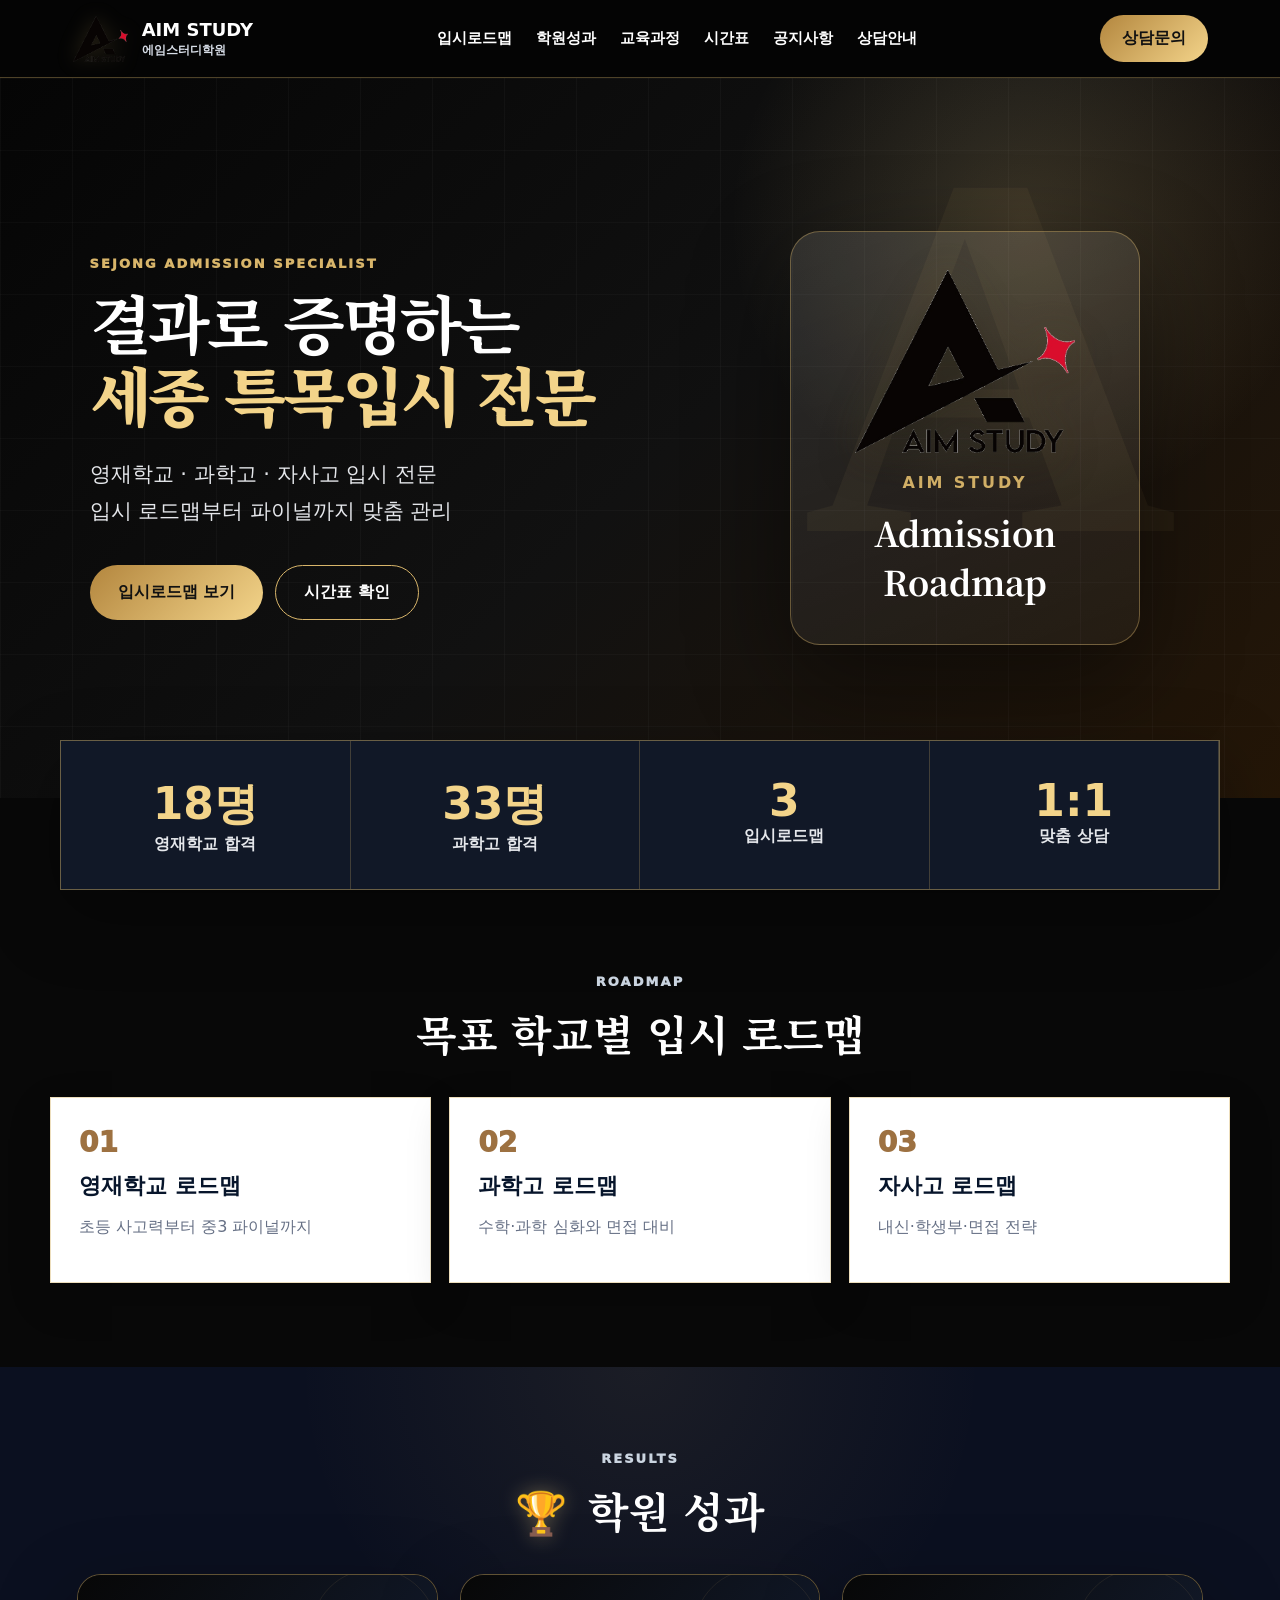
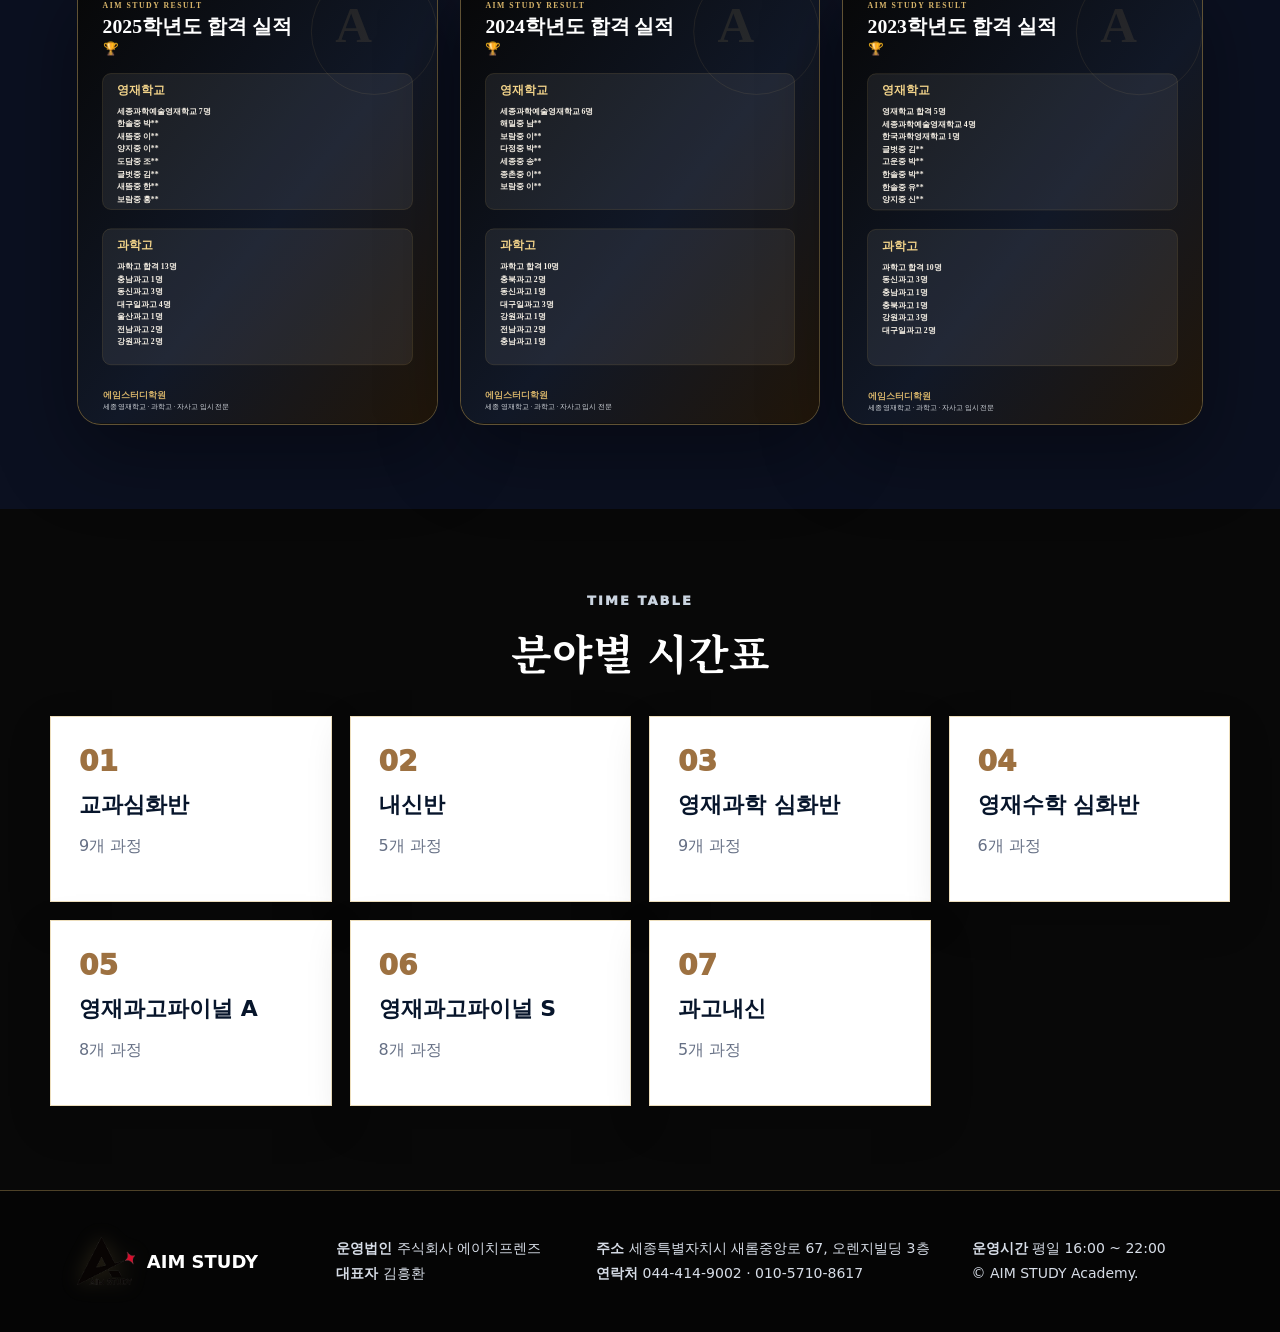
==== commit f92f8474: "Add files via upload" ====
--- a/index.html
+++ b/index.html
@@ -1,8 +1,11 @@
 <!doctype html><html lang="ko"><head><title>에임스터디학원</title><meta charset="utf-8"><meta name="viewport" content="width=device-width, initial-scale=1">
 <link rel="preconnect" href="https://fonts.googleapis.com"><link rel="preconnect" href="https://fonts.gstatic.com" crossorigin>
 <link href="https://fonts.googleapis.com/css2?family=Noto+Serif+KR:wght@500;700;900&family=SUIT:wght@400;500;700;800;900&display=swap" rel="stylesheet">
-<link rel="stylesheet" href="/styles.css"></head><body><header class="header"><a class="brand" href="/"><img src="/assets/logo.png" alt="에임스터디학원"><span>AIM STUDY<small>에임스터디학원</small></span></a><nav><a href="/roadmap/">입시로드맵</a><a href="/results/">학원성과</a><a href="/curriculum/">교육과정</a><a href="/timetable/">시간표</a><a href="/notice/">공지사항</a><a href="/contact/">상담안내</a></nav><a class="consult-btn" href="https://pf.kakao.com/_xghLaG" target="_blank">상담문의</a></header><main><section class="hero"><div class="hero-text"><p class="eyebrow">SEJONG ADMISSION SPECIALIST</p><h1>결과로 증명하는<br><strong>세종 특목입시 전문</strong></h1><p class="lead">영재학교 · 과학고 · 자사고 입시 전문<br>입시 로드맵부터 파이널까지 맞춤 관리</p><div class="hero-actions"><a class="btn gold" href="/roadmap/">입시로드맵 보기</a><a class="btn line" href="/timetable/">시간표 확인</a></div></div><div class="hero-card"><img src="/assets/logo.png"><p>AIM STUDY</p><strong>Admission Roadmap</strong></div></section>
+<link rel="stylesheet" href="/styles.css"></head><body><header class="header">
+<a class="brand" href="/"><img src="/assets/logo-transparent.png" alt="에임스터디학원"><span>AIM STUDY<small>에임스터디학원</small></span></a>
+<nav><a href="/roadmap/">입시로드맵</a><a href="/results/">학원성과</a><a href="/curriculum/">교육과정</a><a href="/timetable/">시간표</a><a href="/notice/">공지사항</a><a href="/contact/">상담안내</a></nav>
+<a class="consult-btn" href="https://pf.kakao.com/_xghLaG" target="_blank">상담문의</a></header><main><section class="hero"><div class="hero-logo-bg">A</div><div class="hero-text"><p class="eyebrow">SEJONG ADMISSION SPECIALIST</p><h1>결과로 증명하는<br><strong>세종 특목입시 전문</strong></h1><p class="lead">영재학교 · 과학고 · 자사고 입시 전문<br>입시 로드맵부터 파이널까지 맞춤 관리</p><div class="hero-actions"><a class="btn gold" href="/roadmap/">입시로드맵 보기</a><a class="btn line" href="/timetable/">시간표 확인</a></div></div><div class="hero-card"><img src="/assets/logo-transparent.png"><p>AIM STUDY</p><strong>Admission Roadmap</strong></div></section>
 <section class="premium-band"><a href="/results/"><b>18명</b><span>영재학교 합격</span></a><a href="/results/"><b>33명</b><span>과학고 합격</span></a><a href="/roadmap/"><b>3</b><span>입시로드맵</span></a><a href="/contact/"><b>1:1</b><span>맞춤 상담</span></a></section>
-<section class="section roadmap-preview"><div class="section-head"><p class="eyebrow">ROADMAP</p><h2>목표 학교별 입시 로드맵</h2><p>영재학교·과학고·자사고 준비의 흐름을 한눈에 확인하세요.</p></div><div class="roadmap-cards"><a href="/roadmap/#gifted"><span>01</span><h3>영재학교 로드맵</h3><p>초등 사고력부터 중3 파이널까지</p></a><a href="/roadmap/#science"><span>02</span><h3>과학고 로드맵</h3><p>수학·과학 심화와 면접 대비</p></a><a href="/roadmap/#autonomous"><span>03</span><h3>자사고 로드맵</h3><p>내신·학생부·면접 전략</p></a></div></section>
-<section class="section dark-results"><div class="section-head"><p class="eyebrow">RESULTS</p><h2>학원 성과</h2></div><div class="result-images"><a href="/assets/result-2025.svg" target="_blank"><img src="/assets/result-2025.svg"></a><a href="/assets/result-2024.svg" target="_blank"><img src="/assets/result-2024.svg"></a><a href="/assets/result-2023.svg" target="_blank"><img src="/assets/result-2023.svg"></a></div></section>
-<section class="section"><div class="section-head"><p class="eyebrow">TIME TABLE</p><h2>분야별 시간표</h2></div><div class="category-grid"><a class="category-card" href="/timetable/core-math/"><span>01</span><h3>교과심화반</h3><p>9개 과정</p></a><a class="category-card" href="/timetable/school-exam/"><span>02</span><h3>내신반</h3><p>5개 과정</p></a><a class="category-card" href="/timetable/gifted-science/"><span>03</span><h3>영재과학 심화반</h3><p>9개 과정</p></a><a class="category-card" href="/timetable/gifted-math/"><span>04</span><h3>영재수학 심화반</h3><p>6개 과정</p></a><a class="category-card" href="/timetable/final-a/"><span>05</span><h3>영재과고파이널 A</h3><p>8개 과정</p></a><a class="category-card" href="/timetable/final-s/"><span>06</span><h3>영재과고파이널 S</h3><p>8개 과정</p></a><a class="category-card" href="/timetable/science-high-exam/"><span>07</span><h3>과고내신</h3><p>5개 과정</p></a></div></section></main><footer><div class="footer-logo"><img src="/assets/logo.png"><strong>AIM STUDY</strong></div><div><p><b>운영법인</b> 주식회사 에이치프렌즈</p><p><b>대표자</b> 김흥환</p></div><div><p><b>주소</b> 세종특별자치시 새롬중앙로 67, 오렌지빌딩 3층</p><p><b>연락처</b> 044-414-9002 · 010-5710-8617</p></div><div><p><b>운영시간</b> 평일 16:00 ~ 22:00</p><p>© AIM STUDY Academy.</p></div></footer></body></html>+<section class="section roadmap-preview"><div class="section-head"><p class="eyebrow">ROADMAP</p><h2>목표 학교별 입시 로드맵</h2></div><div class="roadmap-cards"><a href="/roadmap/#gifted"><span>01</span><h3>영재학교 로드맵</h3><p>초등 사고력부터 중3 파이널까지</p></a><a href="/roadmap/#science"><span>02</span><h3>과학고 로드맵</h3><p>수학·과학 심화와 면접 대비</p></a><a href="/roadmap/#autonomous"><span>03</span><h3>자사고 로드맵</h3><p>내신·학생부·면접 전략</p></a></div></section>
+<section class="section dark-results"><div class="section-head"><p class="eyebrow">RESULTS</p><h2><span class="trophy">🏆</span> 학원 성과</h2></div><div class="result-images"><a href="/assets/result-2025.svg" target="_blank"><img src="/assets/result-2025.svg"></a><a href="/assets/result-2024.svg" target="_blank"><img src="/assets/result-2024.svg"></a><a href="/assets/result-2023.svg" target="_blank"><img src="/assets/result-2023.svg"></a></div></section>
+<section class="section"><div class="section-head"><p class="eyebrow">TIME TABLE</p><h2>분야별 시간표</h2></div><div class="category-grid"><a class="category-card" href="/timetable/core-math/"><span>01</span><h3>교과심화반</h3><p>9개 과정</p></a><a class="category-card" href="/timetable/school-exam/"><span>02</span><h3>내신반</h3><p>5개 과정</p></a><a class="category-card" href="/timetable/gifted-science/"><span>03</span><h3>영재과학 심화반</h3><p>9개 과정</p></a><a class="category-card" href="/timetable/gifted-math/"><span>04</span><h3>영재수학 심화반</h3><p>6개 과정</p></a><a class="category-card" href="/timetable/final-a/"><span>05</span><h3>영재과고파이널 A</h3><p>8개 과정</p></a><a class="category-card" href="/timetable/final-s/"><span>06</span><h3>영재과고파이널 S</h3><p>8개 과정</p></a><a class="category-card" href="/timetable/science-high-exam/"><span>07</span><h3>과고내신</h3><p>5개 과정</p></a></div></section></main><footer><div class="footer-logo"><img src="/assets/logo-transparent.png"><strong>AIM STUDY</strong></div><div><p><b>운영법인</b> 주식회사 에이치프렌즈</p><p><b>대표자</b> 김흥환</p></div><div><p><b>주소</b> 세종특별자치시 새롬중앙로 67, 오렌지빌딩 3층</p><p><b>연락처</b> 044-414-9002 · 010-5710-8617</p></div><div><p><b>운영시간</b> 평일 16:00 ~ 22:00</p><p>© AIM STUDY Academy.</p></div></footer></body></html>
--- a/styles.css
+++ b/styles.css
@@ -1 +1 @@
-*{box-sizing:border-box}html{scroll-behavior:smooth}body{margin:0;font-family:SUIT,system-ui,sans-serif;color:#f7f1e6;background:#080808}a{color:inherit}img{max-width:100%;display:block}.header{height:78px;background:rgba(5,5,5,.96);color:#fff;display:flex;align-items:center;justify-content:space-between;padding:0 5.6vw;position:sticky;top:0;z-index:50;border-bottom:1px solid rgba(216,181,106,.35);backdrop-filter:blur(14px)}.brand{display:flex;align-items:center;gap:12px;text-decoration:none;font-weight:900}.brand img{width:56px;height:44px;object-fit:contain;background:#fff;border-radius:8px;padding:4px}.brand span{font-size:18px;line-height:1.05}.brand small{display:block;font-size:12px;color:#d7dde7;margin-top:4px}.header nav{display:flex;gap:24px}.header nav a{text-decoration:none;font-weight:800;font-size:15px}.consult-btn{background:linear-gradient(135deg,#b3863e,#f3d48a);color:#111;text-decoration:none;padding:13px 22px;border-radius:999px;font-weight:950}.hero{min-height:720px;background:radial-gradient(circle at 80% 20%,rgba(243,212,138,.22),transparent 25%),linear-gradient(135deg,#050505 0%,#111 52%,#2a1805 100%);display:grid;grid-template-columns:1.15fr .85fr;align-items:center;gap:40px;padding:80px 7vw;position:relative;overflow:hidden}.hero:before{content:"";position:absolute;inset:0;background:linear-gradient(90deg,rgba(255,255,255,.035) 1px,transparent 1px),linear-gradient(rgba(255,255,255,.03) 1px,transparent 1px);background-size:72px 72px}.hero-text{position:relative;z-index:2}.eyebrow{color:#d8b56a;font-weight:950;letter-spacing:.16em;font-size:13px;margin:0 0 14px}.hero h1,.section-head h2,.sub-hero h1,.schedule-block h3,.roadmap-section h2{font-family:'Noto Serif KR',serif}.hero h1{font-size:64px;line-height:1.13;font-weight:700;letter-spacing:-.05em;margin:0 0 26px;color:#fff}.hero h1 strong{color:#f3d48a;font-weight:900}.lead{font-size:21px;line-height:1.8;color:#e5e7eb}.hero-actions{display:flex;gap:12px;margin-top:34px}.btn{display:inline-flex;align-items:center;justify-content:center;border-radius:999px;text-decoration:none;font-weight:950;padding:16px 28px}.gold,.gold-btn{background:linear-gradient(135deg,#b3863e,#f3d48a);color:#111}.line{border:1px solid #d8b56a;color:#fff;background:transparent}.hero-card{position:relative;z-index:2;justify-self:center;width:min(360px,100%);background:linear-gradient(160deg,rgba(255,255,255,.13),rgba(255,255,255,.035));border:1px solid rgba(216,181,106,.45);border-radius:34px;padding:40px;text-align:center;box-shadow:0 34px 100px rgba(0,0,0,.45)}.hero-card img{width:220px;background:#fff;border-radius:18px;padding:12px;margin:0 auto 20px}.hero-card p{letter-spacing:.18em;color:#d8b56a;font-weight:900}.hero-card strong{display:block;font-family:'Noto Serif KR',serif;font-size:34px;color:#fff}.premium-band{display:grid;grid-template-columns:repeat(4,1fr);max-width:1160px;margin:-58px auto 0;position:relative;z-index:3;background:#111827;border:1px solid rgba(216,181,106,.45);box-shadow:0 24px 70px rgba(0,0,0,.35)}.premium-band a{text-decoration:none;text-align:center;padding:34px;border-right:1px solid rgba(216,181,106,.25)}.premium-band b{display:block;font-size:44px;color:#f3d48a}.premium-band span{color:#e5e7eb;font-weight:900}.section{max-width:1180px;margin:0 auto;padding:84px 0}.section-head{text-align:center;margin-bottom:34px}.section-head h2{font-size:42px;margin:8px 0;color:#fff}.section-head p{color:#cbd5e1}.dark-results{max-width:none;background:#0b1020;padding-left:6vw;padding-right:6vw}.result-images{max-width:1180px;margin:0 auto;display:grid;grid-template-columns:repeat(3,1fr);gap:22px}.result-images.large{grid-template-columns:1fr;max-width:760px}.result-images a{display:block;border-radius:26px;overflow:hidden;box-shadow:0 28px 80px rgba(0,0,0,.38);border:1px solid rgba(216,181,106,.4);background:#111}.result-summary{max-width:900px;margin:0 auto 34px;display:grid;grid-template-columns:1fr 1fr;gap:18px}.result-summary div{background:#111827;border:1px solid rgba(216,181,106,.45);border-radius:24px;text-align:center;padding:28px}.result-summary strong{display:block;color:#f3d48a;font-size:60px}.result-summary span{font-weight:900}.small-btn{display:inline-block;margin:24px auto 0;background:#06162d;color:#fff;text-decoration:none;border-radius:999px;padding:13px 20px;font-weight:900}.category-grid,.roadmap-cards{display:grid;grid-template-columns:repeat(4,1fr);gap:18px}.roadmap-cards{grid-template-columns:repeat(3,1fr)}.category-card,.roadmap-cards a{text-decoration:none;background:#fff;color:#07152b;border:1px solid rgba(216,181,106,.45);padding:28px;box-shadow:0 16px 40px rgba(0,0,0,.18);transition:.2s}.category-card:hover,.roadmap-cards a:hover{transform:translateY(-5px)}.category-card span,.roadmap-cards span{font-size:28px;color:#9d7141;font-weight:950}.category-card h3,.roadmap-cards h3{font-size:22px;margin:12px 0 8px}.category-card p,.roadmap-cards p{color:#667085}.roadmap-section{max-width:1120px;margin:0 auto;padding:70px 6vw}.roadmap-section h2{text-align:center;color:#f3d48a;font-size:42px;margin:0 0 40px}.timeline{position:relative;max-width:900px;margin:0 auto}.timeline:before{content:"";position:absolute;left:36px;top:0;bottom:0;width:2px;background:linear-gradient(#b3863e,#f3d48a)}.timeline article{display:grid;grid-template-columns:76px 1fr;gap:22px;margin-bottom:26px}.dot{width:74px;height:74px;border-radius:50%;background:linear-gradient(135deg,#b3863e,#f3d48a);color:#111;display:flex;align-items:center;justify-content:center;font-weight:950;position:relative;z-index:2}.timeline-card{background:linear-gradient(160deg,rgba(255,255,255,.1),rgba(255,255,255,.04));border:1px solid rgba(216,181,106,.38);border-radius:24px;padding:26px;box-shadow:0 24px 70px rgba(0,0,0,.28)}.timeline-card span{color:#f3d48a;font-weight:900}.timeline-card h3{font-size:25px;margin:8px 0;color:#fff}.timeline-card li{color:#d1d5db;margin:8px 0}.roadmap-nav{display:flex;gap:12px;justify-content:center}.roadmap-nav a{border:1px solid rgba(216,181,106,.45);border-radius:999px;padding:12px 18px;text-decoration:none;font-weight:900;background:#111827}.growth{max-width:none;background:#0b1020;padding-left:6vw;padding-right:6vw}.growth-grid{max-width:1180px;margin:0 auto;display:grid;grid-template-columns:repeat(7,1fr);gap:12px}.growth-grid article{background:#fff;color:#07152b;border-top:5px solid #b3863e;padding:20px;text-align:center}.growth-grid b{font-size:26px;color:#9d7141}.schedule-block,.schedule-detail{background:#fff;color:#07152b;border:1px solid #dfe3e8;padding:30px;margin-bottom:28px;border-top:5px solid #b3863e;box-shadow:0 16px 40px rgba(0,0,0,.18)}.table-wrap{overflow-x:auto}table{width:100%;border-collapse:collapse;min-width:860px;background:#fff}th,td{border:1px solid #e5e7eb;padding:13px 12px;text-align:center}th{background:#06162d;color:#fff}td:first-child{text-align:left;font-weight:900}td:nth-child(2){color:#9d7141;font-weight:900}.page-actions{display:flex;justify-content:flex-end;gap:10px;margin-bottom:20px}.notice-grid{display:grid;grid-template-columns:repeat(3,1fr);gap:20px}.notice-grid article{background:#fff;color:#07152b;border-top:5px solid #b3863e;padding:24px;box-shadow:0 18px 45px rgba(0,0,0,.18)}.notice-grid span{background:#06162d;color:#f3d48a;padding:5px 12px;border-radius:999px;font-weight:900}.notice-grid h3{font-size:21px}.notice-grid p{color:#555}.notice-img{margin:16px 0;border:1px solid #ddd;border-radius:12px}.contact-section{max-width:1160px;margin:70px auto;display:grid;grid-template-columns:1fr .8fr 1fr;background:#fff;color:#07152b;border:1px solid rgba(216,181,106,.45)}.contact-section>div{padding:34px}.qr-card{text-align:center;border-left:1px solid #dfe3e8;border-right:1px solid #dfe3e8}.qr-card img{width:170px;margin:12px auto}.map-card{background:#f8fafc}.map-card a{display:inline-block;background:#06162d;color:#fff;text-decoration:none;border-radius:999px;padding:12px 18px;font-weight:900}.sub-hero{background:radial-gradient(circle at 80% 20%,rgba(243,212,138,.18),transparent 22%),linear-gradient(135deg,#050505,#111827);color:#fff;text-align:center;padding:92px 6vw;border-bottom:1px solid rgba(216,181,106,.35)}.sub-hero h1{font-size:52px;margin:8px 0}.sub-hero p:last-child{color:#d1d5db}footer{background:#050505;color:#d7dde7;display:grid;grid-template-columns:1fr 1fr 1.5fr 1fr;gap:28px;padding:42px 6vw;font-size:14px;border-top:1px solid rgba(216,181,106,.35)}.footer-logo{display:flex;align-items:center;gap:12px;color:#fff;font-size:18px}.footer-logo img{width:54px;background:#fff;border-radius:8px;padding:4px}footer p{margin:7px 0}@media(max-width:980px){.header nav,.consult-btn{display:none}.header{justify-content:center}.hero{grid-template-columns:1fr;padding:64px 5vw}.hero h1{font-size:40px}.hero-card{display:none}.premium-band,.result-images,.result-summary,.category-grid,.notice-grid,.contact-section,footer,.roadmap-cards,.growth-grid{grid-template-columns:1fr}.premium-band{margin:0}.premium-band a{border-right:0;border-bottom:1px solid rgba(216,181,106,.25)}.section{padding:64px 5vw}.page-actions,.roadmap-nav{flex-direction:column}.timeline:before{left:25px}.timeline article{grid-template-columns:54px 1fr}.dot{width:54px;height:54px}.qr-card{border:0;border-top:1px solid #dfe3e8;border-bottom:1px solid #dfe3e8}footer{text-align:center}.footer-logo{justify-content:center}}+*{box-sizing:border-box}html{scroll-behavior:smooth}body{margin:0;font-family:SUIT,system-ui,sans-serif;color:#f7f1e6;background:#080808}a{color:inherit}img{max-width:100%;display:block}.header{height:78px;background:rgba(5,5,5,.96);color:#fff;display:flex;align-items:center;justify-content:space-between;padding:0 5.6vw;position:sticky;top:0;z-index:50;border-bottom:1px solid rgba(216,181,106,.35);backdrop-filter:blur(14px)}.brand{display:flex;align-items:center;gap:12px;text-decoration:none;font-weight:900}.brand img{width:58px;height:46px;object-fit:contain;filter:drop-shadow(0 0 10px rgba(216,181,106,.18))}.brand span{font-size:18px;line-height:1.05}.brand small{display:block;font-size:12px;color:#d7dde7;margin-top:4px}.header nav{display:flex;gap:24px}.header nav a{text-decoration:none;font-weight:800;font-size:15px}.consult-btn{background:linear-gradient(135deg,#b3863e,#f3d48a);color:#111;text-decoration:none;padding:13px 22px;border-radius:999px;font-weight:950}.hero{min-height:720px;background:radial-gradient(circle at 80% 20%,rgba(243,212,138,.17),transparent 25%),linear-gradient(135deg,#050505 0%,#111 52%,#241607 100%);display:grid;grid-template-columns:1.15fr .85fr;align-items:center;gap:40px;padding:80px 7vw;position:relative;overflow:hidden}.hero:before{content:"";position:absolute;inset:0;background:linear-gradient(90deg,rgba(255,255,255,.028) 1px,transparent 1px),linear-gradient(rgba(255,255,255,.024) 1px,transparent 1px);background-size:72px 72px}.hero-logo-bg{position:absolute;right:8vw;top:70px;font-family:Georgia,serif;font-size:520px;line-height:.8;color:rgba(216,181,106,.055);font-weight:900;pointer-events:none}.hero-text{position:relative;z-index:2}.eyebrow{color:#d8b56a;font-weight:950;letter-spacing:.16em;font-size:13px;margin:0 0 14px}.hero h1,.section-head h2,.sub-hero h1,.schedule-block h3,.roadmap-section h2{font-family:'Noto Serif KR',serif}.hero h1{font-size:64px;line-height:1.13;font-weight:700;letter-spacing:-.05em;margin:0 0 26px;color:#fff}.hero h1 strong{color:#f3d48a;font-weight:900}.lead{font-size:21px;line-height:1.8;color:#e5e7eb}.hero-actions{display:flex;gap:12px;margin-top:34px}.btn{display:inline-flex;align-items:center;justify-content:center;border-radius:999px;text-decoration:none;font-weight:950;padding:16px 28px}.gold,.gold-btn{background:linear-gradient(135deg,#b3863e,#f3d48a);color:#111}.line{border:1px solid #d8b56a;color:#fff;background:transparent}.hero-card{position:relative;z-index:2;justify-self:center;width:min(350px,100%);background:linear-gradient(160deg,rgba(255,255,255,.11),rgba(255,255,255,.035));border:1px solid rgba(216,181,106,.4);border-radius:30px;padding:38px;text-align:center;box-shadow:0 34px 100px rgba(0,0,0,.45)}.hero-card img{width:220px;margin:0 auto 20px;filter:drop-shadow(0 12px 22px rgba(0,0,0,.45)) drop-shadow(0 0 18px rgba(216,181,106,.14))}.hero-card p{letter-spacing:.18em;color:#d8b56a;font-weight:900}.hero-card strong{display:block;font-family:'Noto Serif KR',serif;font-size:34px;color:#fff}.premium-band{display:grid;grid-template-columns:repeat(4,1fr);max-width:1160px;margin:-58px auto 0;position:relative;z-index:3;background:#111827;border:1px solid rgba(216,181,106,.45);box-shadow:0 24px 70px rgba(0,0,0,.35)}.premium-band a{text-decoration:none;text-align:center;padding:34px;border-right:1px solid rgba(216,181,106,.25)}.premium-band b{display:block;font-size:44px;color:#f3d48a}.premium-band span{color:#e5e7eb;font-weight:900}.section{max-width:1180px;margin:0 auto;padding:84px 0}.section-head{text-align:center;margin-bottom:34px}.section-head h2{font-size:42px;margin:8px 0;color:#fff}.section-head p{color:#cbd5e1}.trophy{display:inline-block;margin-right:8px;filter:drop-shadow(0 0 10px rgba(243,212,138,.35))}.dark-results{max-width:none;background:radial-gradient(circle at 50% 0,rgba(216,181,106,.08),transparent 35%),#0b1020;padding-left:6vw;padding-right:6vw}.result-images{max-width:1180px;margin:0 auto;display:grid;grid-template-columns:repeat(3,1fr);gap:22px}.result-images.large{grid-template-columns:1fr;max-width:760px}.result-images a{display:block;border-radius:24px;overflow:hidden;box-shadow:0 28px 80px rgba(0,0,0,.38);border:1px solid rgba(216,181,106,.4);background:#111}.result-summary{max-width:900px;margin:0 auto 34px;display:grid;grid-template-columns:1fr 1fr;gap:18px}.result-summary div{background:#111827;border:1px solid rgba(216,181,106,.45);border-radius:24px;text-align:center;padding:28px}.result-summary strong{display:block;color:#f3d48a;font-size:52px}.result-summary span{font-weight:900}.small-btn{display:inline-block;margin:24px auto 0;background:#06162d;color:#fff;text-decoration:none;border-radius:999px;padding:13px 20px;font-weight:900}.category-grid,.roadmap-cards{display:grid;grid-template-columns:repeat(4,1fr);gap:18px}.roadmap-cards{grid-template-columns:repeat(3,1fr)}.category-card,.roadmap-cards a{text-decoration:none;background:#fff;color:#07152b;border:1px solid rgba(216,181,106,.45);padding:28px;box-shadow:0 16px 40px rgba(0,0,0,.18);transition:.2s}.category-card:hover,.roadmap-cards a:hover{transform:translateY(-5px)}.category-card span,.roadmap-cards span{font-size:28px;color:#9d7141;font-weight:950}.category-card h3,.roadmap-cards h3{font-size:22px;margin:12px 0 8px}.category-card p,.roadmap-cards p{color:#667085}.roadmap-section{max-width:1120px;margin:0 auto;padding:70px 6vw}.roadmap-section h2{text-align:center;color:#f3d48a;font-size:42px;margin:0 0 40px}.timeline{position:relative;max-width:900px;margin:0 auto}.timeline:before{content:"";position:absolute;left:36px;top:0;bottom:0;width:2px;background:linear-gradient(#b3863e,#f3d48a)}.timeline article{display:grid;grid-template-columns:76px 1fr;gap:22px;margin-bottom:26px}.dot{width:74px;height:74px;border-radius:50%;background:linear-gradient(135deg,#b3863e,#f3d48a);color:#111;display:flex;align-items:center;justify-content:center;font-weight:950;position:relative;z-index:2}.timeline-card{background:linear-gradient(160deg,rgba(255,255,255,.1),rgba(255,255,255,.04));border:1px solid rgba(216,181,106,.38);border-radius:24px;padding:26px;box-shadow:0 24px 70px rgba(0,0,0,.28)}.timeline-card span{color:#f3d48a;font-weight:900}.timeline-card h3{font-size:25px;margin:8px 0;color:#fff}.timeline-card li{color:#d1d5db;margin:8px 0}.roadmap-nav{display:flex;gap:12px;justify-content:center}.roadmap-nav a{border:1px solid rgba(216,181,106,.45);border-radius:999px;padding:12px 18px;text-decoration:none;font-weight:900;background:#111827}.growth{max-width:none;background:#0b1020;padding-left:6vw;padding-right:6vw}.growth-grid{max-width:1180px;margin:0 auto;display:grid;grid-template-columns:repeat(7,1fr);gap:12px}.growth-grid article{background:#fff;color:#07152b;border-top:5px solid #b3863e;padding:20px;text-align:center}.growth-grid b{font-size:26px;color:#9d7141}.schedule-block,.schedule-detail{background:#fff;color:#07152b;border:1px solid #dfe3e8;padding:30px;margin-bottom:28px;border-top:5px solid #b3863e;box-shadow:0 16px 40px rgba(0,0,0,.18)}.table-wrap{overflow-x:auto}table{width:100%;border-collapse:collapse;min-width:860px;background:#fff}th,td{border:1px solid #e5e7eb;padding:13px 12px;text-align:center}th{background:#06162d;color:#fff}td:first-child{text-align:left;font-weight:900}td:nth-child(2){color:#9d7141;font-weight:900}.page-actions{display:flex;justify-content:flex-end;gap:10px;margin-bottom:20px}.notice-grid{display:grid;grid-template-columns:repeat(3,1fr);gap:20px}.notice-grid article{background:#fff;color:#07152b;border-top:5px solid #b3863e;padding:24px;box-shadow:0 18px 45px rgba(0,0,0,.18)}.notice-grid span{background:#06162d;color:#f3d48a;padding:5px 12px;border-radius:999px;font-weight:900}.notice-grid h3{font-size:21px}.notice-grid p{color:#555}.notice-img{margin:16px 0;border:1px solid #ddd;border-radius:12px}.contact-section{max-width:1160px;margin:70px auto;display:grid;grid-template-columns:1fr .8fr 1fr;background:#fff;color:#07152b;border:1px solid rgba(216,181,106,.45)}.contact-section>div{padding:34px}.qr-card{text-align:center;border-left:1px solid #dfe3e8;border-right:1px solid #dfe3e8}.qr-card img{width:170px;margin:12px auto}.map-card{background:#f8fafc}.map-card a{display:inline-block;background:#06162d;color:#fff;text-decoration:none;border-radius:999px;padding:12px 18px;font-weight:900}.sub-hero{background:radial-gradient(circle at 80% 20%,rgba(243,212,138,.18),transparent 22%),linear-gradient(135deg,#050505,#111827);color:#fff;text-align:center;padding:92px 6vw;border-bottom:1px solid rgba(216,181,106,.35);position:relative;overflow:hidden}.sub-hero:after{content:"A";position:absolute;right:8vw;top:10px;font-family:Georgia,serif;font-size:240px;color:rgba(216,181,106,.055);font-weight:900}.sub-hero h1{font-size:52px;margin:8px 0;position:relative;z-index:1}.sub-hero p{position:relative;z-index:1}.sub-hero p:last-child{color:#d1d5db}footer{background:#050505;color:#d7dde7;display:grid;grid-template-columns:1fr 1fr 1.5fr 1fr;gap:28px;padding:42px 6vw;font-size:14px;border-top:1px solid rgba(216,181,106,.35)}.footer-logo{display:flex;align-items:center;gap:12px;color:#fff;font-size:18px}.footer-logo img{width:58px;filter:drop-shadow(0 0 10px rgba(216,181,106,.18))}footer p{margin:7px 0}@media(max-width:980px){.header nav,.consult-btn{display:none}.header{justify-content:center}.hero{grid-template-columns:1fr;padding:64px 5vw}.hero h1{font-size:40px}.hero-card{display:none}.premium-band,.result-images,.result-summary,.category-grid,.notice-grid,.contact-section,footer,.roadmap-cards,.growth-grid{grid-template-columns:1fr}.premium-band{margin:0}.premium-band a{border-right:0;border-bottom:1px solid rgba(216,181,106,.25)}.section{padding:64px 5vw}.page-actions,.roadmap-nav{flex-direction:column}.timeline:before{left:25px}.timeline article{grid-template-columns:54px 1fr}.dot{width:54px;height:54px}.qr-card{border:0;border-top:1px solid #dfe3e8;border-bottom:1px solid #dfe3e8}footer{text-align:center}.footer-logo{justify-content:center}}
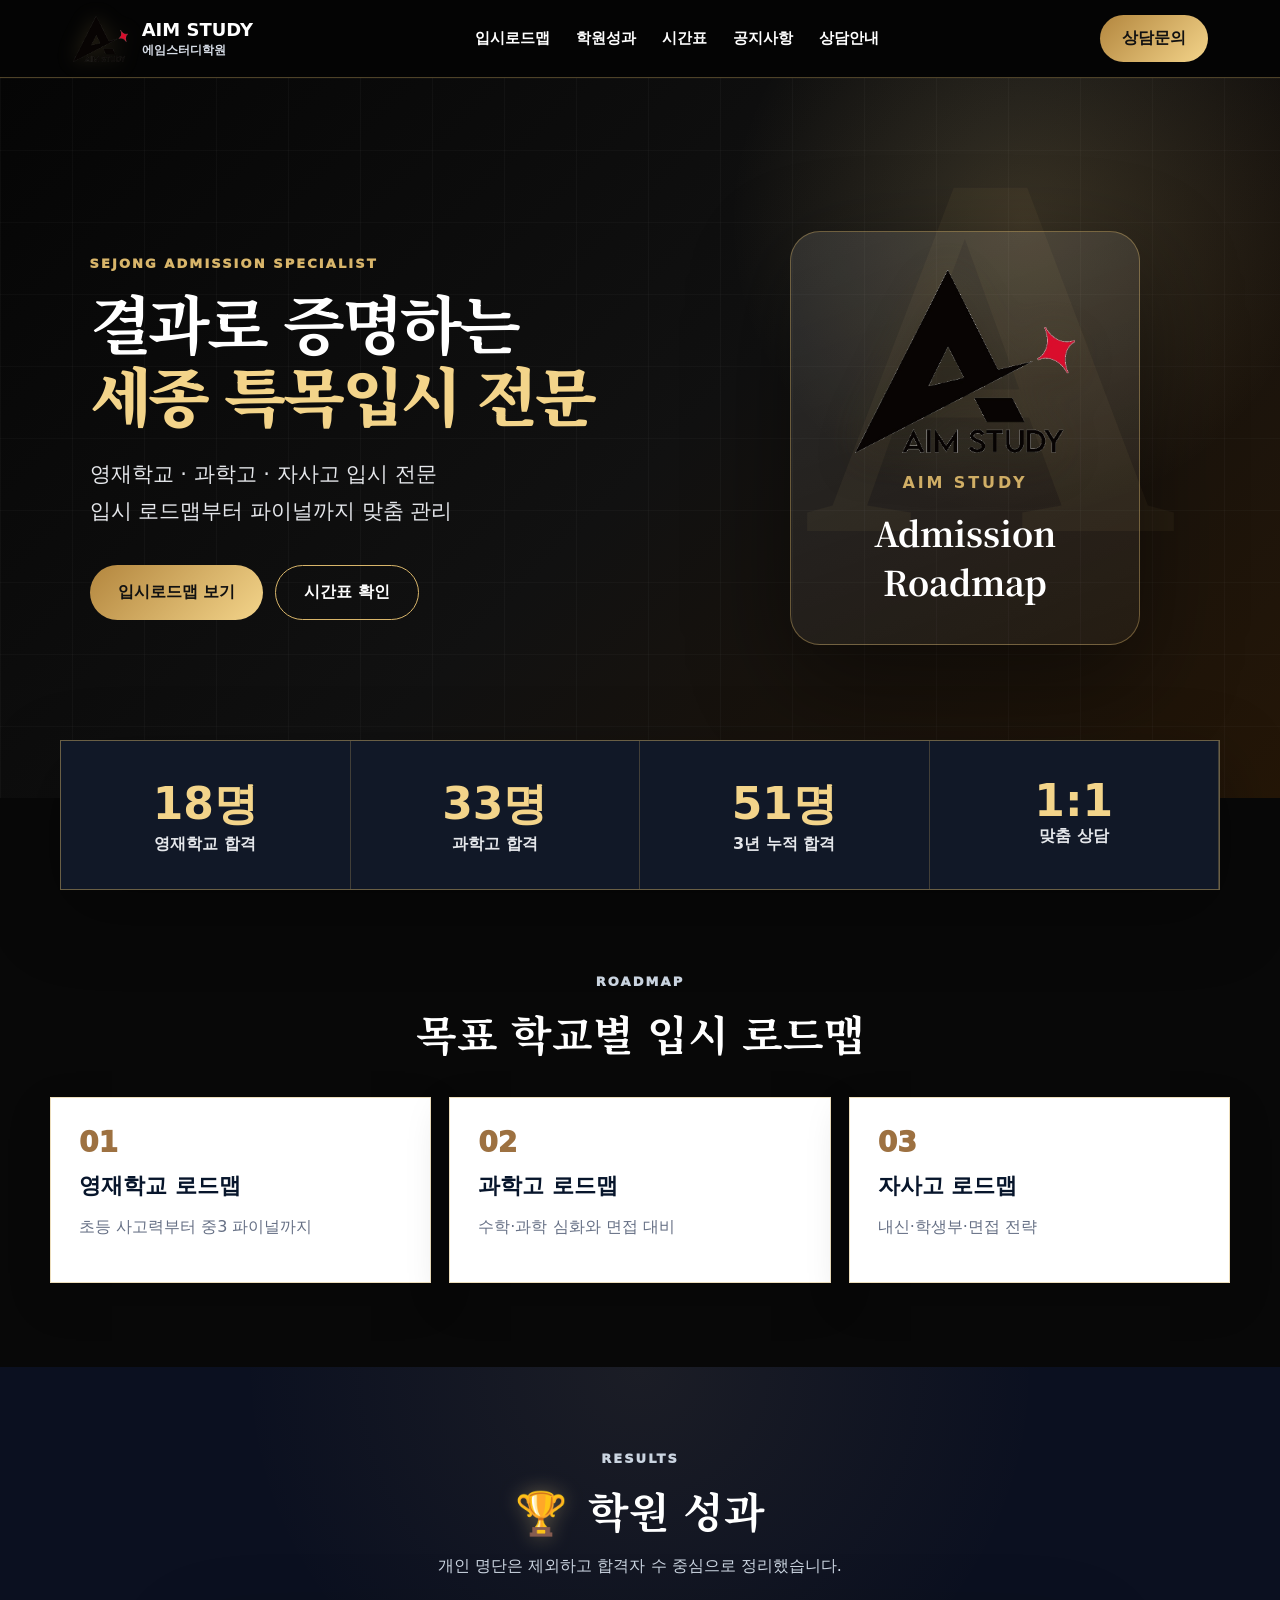
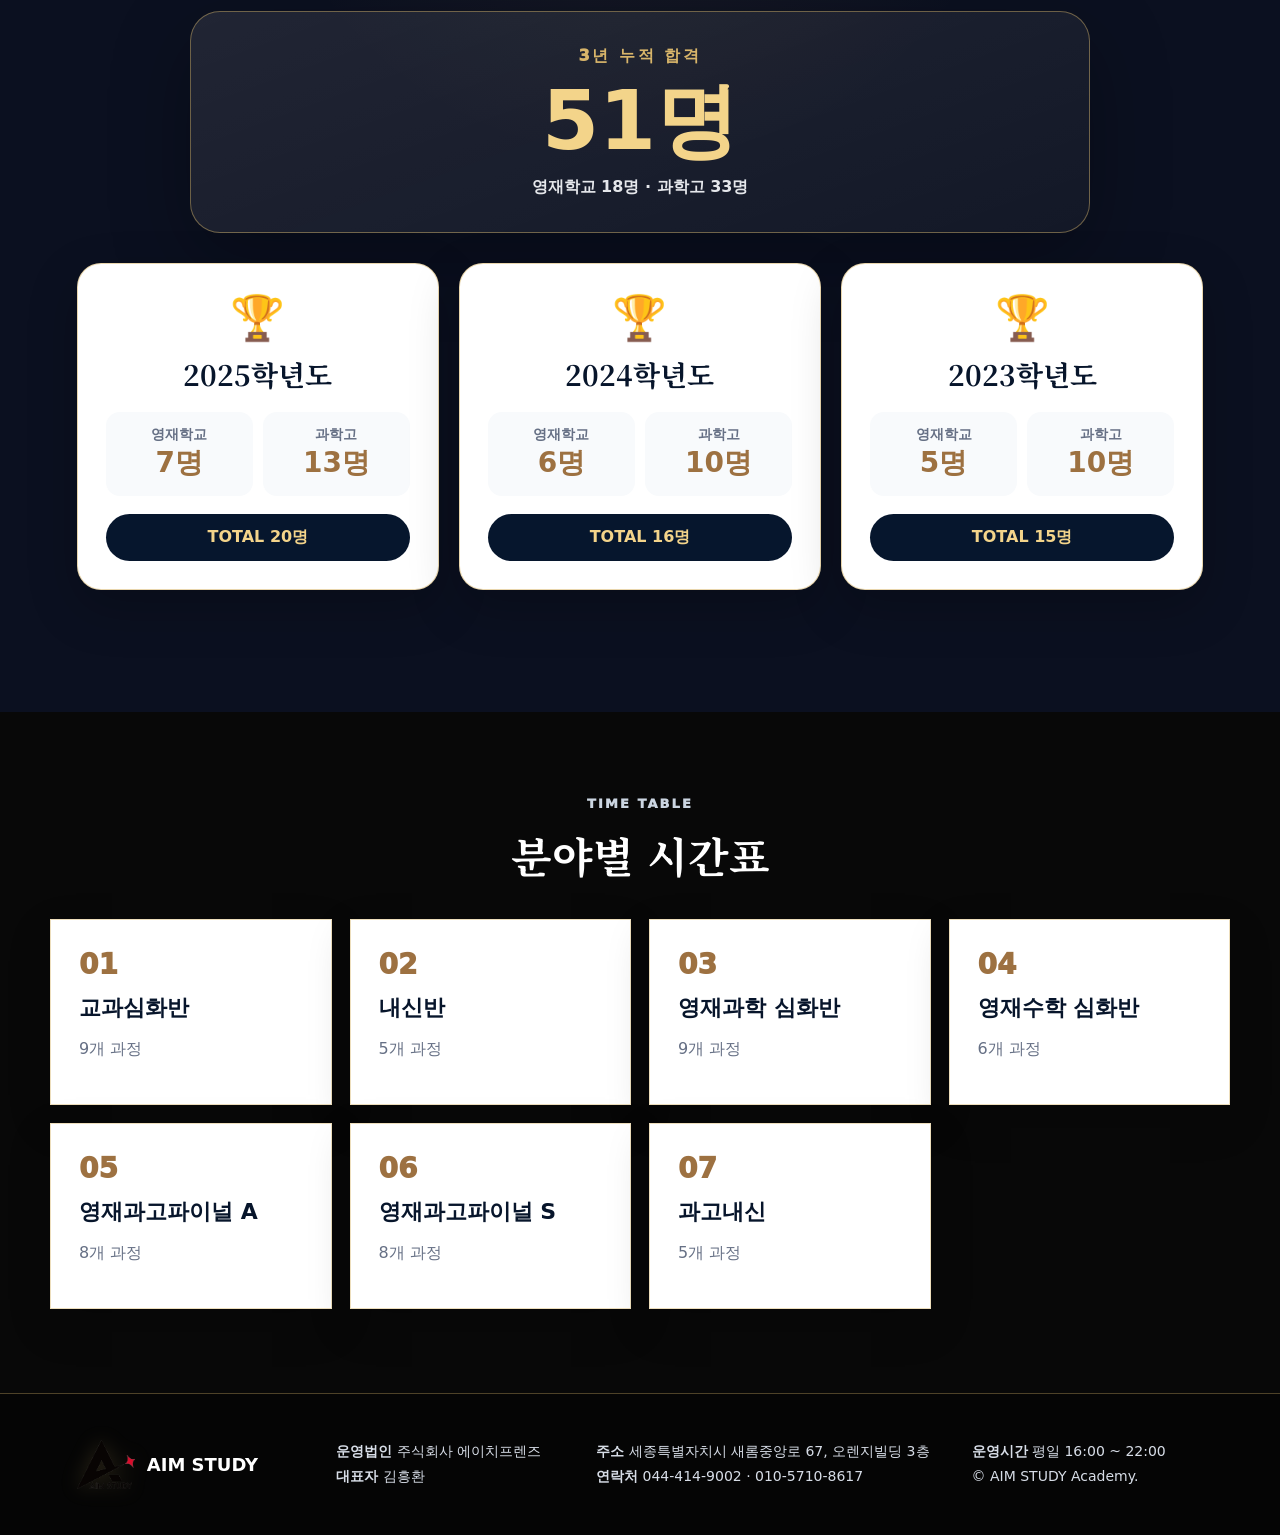
==== commit 81d5df71: "Add files via upload" ====
--- a/index.html
+++ b/index.html
@@ -1,11 +1 @@
-<!doctype html><html lang="ko"><head><title>에임스터디학원</title><meta charset="utf-8"><meta name="viewport" content="width=device-width, initial-scale=1">
-<link rel="preconnect" href="https://fonts.googleapis.com"><link rel="preconnect" href="https://fonts.gstatic.com" crossorigin>
-<link href="https://fonts.googleapis.com/css2?family=Noto+Serif+KR:wght@500;700;900&family=SUIT:wght@400;500;700;800;900&display=swap" rel="stylesheet">
-<link rel="stylesheet" href="/styles.css"></head><body><header class="header">
-<a class="brand" href="/"><img src="/assets/logo-transparent.png" alt="에임스터디학원"><span>AIM STUDY<small>에임스터디학원</small></span></a>
-<nav><a href="/roadmap/">입시로드맵</a><a href="/results/">학원성과</a><a href="/curriculum/">교육과정</a><a href="/timetable/">시간표</a><a href="/notice/">공지사항</a><a href="/contact/">상담안내</a></nav>
-<a class="consult-btn" href="https://pf.kakao.com/_xghLaG" target="_blank">상담문의</a></header><main><section class="hero"><div class="hero-logo-bg">A</div><div class="hero-text"><p class="eyebrow">SEJONG ADMISSION SPECIALIST</p><h1>결과로 증명하는<br><strong>세종 특목입시 전문</strong></h1><p class="lead">영재학교 · 과학고 · 자사고 입시 전문<br>입시 로드맵부터 파이널까지 맞춤 관리</p><div class="hero-actions"><a class="btn gold" href="/roadmap/">입시로드맵 보기</a><a class="btn line" href="/timetable/">시간표 확인</a></div></div><div class="hero-card"><img src="/assets/logo-transparent.png"><p>AIM STUDY</p><strong>Admission Roadmap</strong></div></section>
-<section class="premium-band"><a href="/results/"><b>18명</b><span>영재학교 합격</span></a><a href="/results/"><b>33명</b><span>과학고 합격</span></a><a href="/roadmap/"><b>3</b><span>입시로드맵</span></a><a href="/contact/"><b>1:1</b><span>맞춤 상담</span></a></section>
-<section class="section roadmap-preview"><div class="section-head"><p class="eyebrow">ROADMAP</p><h2>목표 학교별 입시 로드맵</h2></div><div class="roadmap-cards"><a href="/roadmap/#gifted"><span>01</span><h3>영재학교 로드맵</h3><p>초등 사고력부터 중3 파이널까지</p></a><a href="/roadmap/#science"><span>02</span><h3>과학고 로드맵</h3><p>수학·과학 심화와 면접 대비</p></a><a href="/roadmap/#autonomous"><span>03</span><h3>자사고 로드맵</h3><p>내신·학생부·면접 전략</p></a></div></section>
-<section class="section dark-results"><div class="section-head"><p class="eyebrow">RESULTS</p><h2><span class="trophy">🏆</span> 학원 성과</h2></div><div class="result-images"><a href="/assets/result-2025.svg" target="_blank"><img src="/assets/result-2025.svg"></a><a href="/assets/result-2024.svg" target="_blank"><img src="/assets/result-2024.svg"></a><a href="/assets/result-2023.svg" target="_blank"><img src="/assets/result-2023.svg"></a></div></section>
-<section class="section"><div class="section-head"><p class="eyebrow">TIME TABLE</p><h2>분야별 시간표</h2></div><div class="category-grid"><a class="category-card" href="/timetable/core-math/"><span>01</span><h3>교과심화반</h3><p>9개 과정</p></a><a class="category-card" href="/timetable/school-exam/"><span>02</span><h3>내신반</h3><p>5개 과정</p></a><a class="category-card" href="/timetable/gifted-science/"><span>03</span><h3>영재과학 심화반</h3><p>9개 과정</p></a><a class="category-card" href="/timetable/gifted-math/"><span>04</span><h3>영재수학 심화반</h3><p>6개 과정</p></a><a class="category-card" href="/timetable/final-a/"><span>05</span><h3>영재과고파이널 A</h3><p>8개 과정</p></a><a class="category-card" href="/timetable/final-s/"><span>06</span><h3>영재과고파이널 S</h3><p>8개 과정</p></a><a class="category-card" href="/timetable/science-high-exam/"><span>07</span><h3>과고내신</h3><p>5개 과정</p></a></div></section></main><footer><div class="footer-logo"><img src="/assets/logo-transparent.png"><strong>AIM STUDY</strong></div><div><p><b>운영법인</b> 주식회사 에이치프렌즈</p><p><b>대표자</b> 김흥환</p></div><div><p><b>주소</b> 세종특별자치시 새롬중앙로 67, 오렌지빌딩 3층</p><p><b>연락처</b> 044-414-9002 · 010-5710-8617</p></div><div><p><b>운영시간</b> 평일 16:00 ~ 22:00</p><p>© AIM STUDY Academy.</p></div></footer></body></html>+<!doctype html><html lang="ko"><head><title>에임스터디학원</title><meta charset="utf-8"><meta name="viewport" content="width=device-width, initial-scale=1"><link rel="preconnect" href="https://fonts.googleapis.com"><link rel="preconnect" href="https://fonts.gstatic.com" crossorigin><link href="https://fonts.googleapis.com/css2?family=Noto+Serif+KR:wght@500;700;900&family=SUIT:wght@400;500;700;800;900&display=swap" rel="stylesheet"><link rel="stylesheet" href="/styles.css"></head><body><header class="header"><a class="brand" href="/"><img src="/assets/logo-transparent.png"><span>AIM STUDY<small>에임스터디학원</small></span></a><nav><a href="/roadmap/">입시로드맵</a><a href="/results/">학원성과</a><a href="/timetable/">시간표</a><a href="/notice/">공지사항</a><a href="/contact/">상담안내</a></nav><a class="consult-btn" href="https://pf.kakao.com/_xghLaG" target="_blank">상담문의</a></header><main><section class="hero"><div class="hero-logo-bg">A</div><div class="hero-text"><p class="eyebrow">SEJONG ADMISSION SPECIALIST</p><h1>결과로 증명하는<br><strong>세종 특목입시 전문</strong></h1><p class="lead">영재학교 · 과학고 · 자사고 입시 전문<br>입시 로드맵부터 파이널까지 맞춤 관리</p><div class="hero-actions"><a class="btn gold" href="/roadmap/">입시로드맵 보기</a><a class="btn line" href="/timetable/">시간표 확인</a></div></div><div class="hero-card"><img src="/assets/logo-transparent.png"><p>AIM STUDY</p><strong>Admission Roadmap</strong></div></section><section class="premium-band"><a href="/results/"><b>18명</b><span>영재학교 합격</span></a><a href="/results/"><b>33명</b><span>과학고 합격</span></a><a href="/results/"><b>51명</b><span>3년 누적 합격</span></a><a href="/contact/"><b>1:1</b><span>맞춤 상담</span></a></section><section class="section roadmap-preview"><div class="section-head"><p class="eyebrow">ROADMAP</p><h2>목표 학교별 입시 로드맵</h2></div><div class="roadmap-cards"><a href="/roadmap/#gifted"><span>01</span><h3>영재학교 로드맵</h3><p>초등 사고력부터 중3 파이널까지</p></a><a href="/roadmap/#science"><span>02</span><h3>과학고 로드맵</h3><p>수학·과학 심화와 면접 대비</p></a><a href="/roadmap/#autonomous"><span>03</span><h3>자사고 로드맵</h3><p>내신·학생부·면접 전략</p></a></div></section><section class="section dark-results"><div class="section-head"><p class="eyebrow">RESULTS</p><h2><span class="trophy">🏆</span> 학원 성과</h2><p>개인 명단은 제외하고 합격자 수 중심으로 정리했습니다.</p></div><div class="total-result"><span>3년 누적 합격</span><strong>51명</strong><p>영재학교 18명 · 과학고 33명</p></div><div class="result-count-grid"><a href="/assets/result-2025.svg" target="_blank" class="result-count-card"><div class="cup">🏆</div><h3>2025학년도</h3><div class="mini-stats"><p><span>영재학교</span><b>7명</b></p><p><span>과학고</span><b>13명</b></p></div><strong>TOTAL 20명</strong></a><a href="/assets/result-2024.svg" target="_blank" class="result-count-card"><div class="cup">🏆</div><h3>2024학년도</h3><div class="mini-stats"><p><span>영재학교</span><b>6명</b></p><p><span>과학고</span><b>10명</b></p></div><strong>TOTAL 16명</strong></a><a href="/assets/result-2023.svg" target="_blank" class="result-count-card"><div class="cup">🏆</div><h3>2023학년도</h3><div class="mini-stats"><p><span>영재학교</span><b>5명</b></p><p><span>과학고</span><b>10명</b></p></div><strong>TOTAL 15명</strong></a></div></section><section class="section"><div class="section-head"><p class="eyebrow">TIME TABLE</p><h2>분야별 시간표</h2></div><div class="category-grid"><a class="category-card" href="/timetable/core-math/"><span>01</span><h3>교과심화반</h3><p>9개 과정</p></a><a class="category-card" href="/timetable/school-exam/"><span>02</span><h3>내신반</h3><p>5개 과정</p></a><a class="category-card" href="/timetable/gifted-science/"><span>03</span><h3>영재과학 심화반</h3><p>9개 과정</p></a><a class="category-card" href="/timetable/gifted-math/"><span>04</span><h3>영재수학 심화반</h3><p>6개 과정</p></a><a class="category-card" href="/timetable/final-a/"><span>05</span><h3>영재과고파이널 A</h3><p>8개 과정</p></a><a class="category-card" href="/timetable/final-s/"><span>06</span><h3>영재과고파이널 S</h3><p>8개 과정</p></a><a class="category-card" href="/timetable/science-high-exam/"><span>07</span><h3>과고내신</h3><p>5개 과정</p></a></div></section></main><footer><div class="footer-logo"><img src="/assets/logo-transparent.png"><strong>AIM STUDY</strong></div><div><p><b>운영법인</b> 주식회사 에이치프렌즈</p><p><b>대표자</b> 김흥환</p></div><div><p><b>주소</b> 세종특별자치시 새롬중앙로 67, 오렌지빌딩 3층</p><p><b>연락처</b> 044-414-9002 · 010-5710-8617</p></div><div><p><b>운영시간</b> 평일 16:00 ~ 22:00</p><p>© AIM STUDY Academy.</p></div></footer></body></html>
--- a/styles.css
+++ b/styles.css
@@ -1 +1 @@
-*{box-sizing:border-box}html{scroll-behavior:smooth}body{margin:0;font-family:SUIT,system-ui,sans-serif;color:#f7f1e6;background:#080808}a{color:inherit}img{max-width:100%;display:block}.header{height:78px;background:rgba(5,5,5,.96);color:#fff;display:flex;align-items:center;justify-content:space-between;padding:0 5.6vw;position:sticky;top:0;z-index:50;border-bottom:1px solid rgba(216,181,106,.35);backdrop-filter:blur(14px)}.brand{display:flex;align-items:center;gap:12px;text-decoration:none;font-weight:900}.brand img{width:58px;height:46px;object-fit:contain;filter:drop-shadow(0 0 10px rgba(216,181,106,.18))}.brand span{font-size:18px;line-height:1.05}.brand small{display:block;font-size:12px;color:#d7dde7;margin-top:4px}.header nav{display:flex;gap:24px}.header nav a{text-decoration:none;font-weight:800;font-size:15px}.consult-btn{background:linear-gradient(135deg,#b3863e,#f3d48a);color:#111;text-decoration:none;padding:13px 22px;border-radius:999px;font-weight:950}.hero{min-height:720px;background:radial-gradient(circle at 80% 20%,rgba(243,212,138,.17),transparent 25%),linear-gradient(135deg,#050505 0%,#111 52%,#241607 100%);display:grid;grid-template-columns:1.15fr .85fr;align-items:center;gap:40px;padding:80px 7vw;position:relative;overflow:hidden}.hero:before{content:"";position:absolute;inset:0;background:linear-gradient(90deg,rgba(255,255,255,.028) 1px,transparent 1px),linear-gradient(rgba(255,255,255,.024) 1px,transparent 1px);background-size:72px 72px}.hero-logo-bg{position:absolute;right:8vw;top:70px;font-family:Georgia,serif;font-size:520px;line-height:.8;color:rgba(216,181,106,.055);font-weight:900;pointer-events:none}.hero-text{position:relative;z-index:2}.eyebrow{color:#d8b56a;font-weight:950;letter-spacing:.16em;font-size:13px;margin:0 0 14px}.hero h1,.section-head h2,.sub-hero h1,.schedule-block h3,.roadmap-section h2{font-family:'Noto Serif KR',serif}.hero h1{font-size:64px;line-height:1.13;font-weight:700;letter-spacing:-.05em;margin:0 0 26px;color:#fff}.hero h1 strong{color:#f3d48a;font-weight:900}.lead{font-size:21px;line-height:1.8;color:#e5e7eb}.hero-actions{display:flex;gap:12px;margin-top:34px}.btn{display:inline-flex;align-items:center;justify-content:center;border-radius:999px;text-decoration:none;font-weight:950;padding:16px 28px}.gold,.gold-btn{background:linear-gradient(135deg,#b3863e,#f3d48a);color:#111}.line{border:1px solid #d8b56a;color:#fff;background:transparent}.hero-card{position:relative;z-index:2;justify-self:center;width:min(350px,100%);background:linear-gradient(160deg,rgba(255,255,255,.11),rgba(255,255,255,.035));border:1px solid rgba(216,181,106,.4);border-radius:30px;padding:38px;text-align:center;box-shadow:0 34px 100px rgba(0,0,0,.45)}.hero-card img{width:220px;margin:0 auto 20px;filter:drop-shadow(0 12px 22px rgba(0,0,0,.45)) drop-shadow(0 0 18px rgba(216,181,106,.14))}.hero-card p{letter-spacing:.18em;color:#d8b56a;font-weight:900}.hero-card strong{display:block;font-family:'Noto Serif KR',serif;font-size:34px;color:#fff}.premium-band{display:grid;grid-template-columns:repeat(4,1fr);max-width:1160px;margin:-58px auto 0;position:relative;z-index:3;background:#111827;border:1px solid rgba(216,181,106,.45);box-shadow:0 24px 70px rgba(0,0,0,.35)}.premium-band a{text-decoration:none;text-align:center;padding:34px;border-right:1px solid rgba(216,181,106,.25)}.premium-band b{display:block;font-size:44px;color:#f3d48a}.premium-band span{color:#e5e7eb;font-weight:900}.section{max-width:1180px;margin:0 auto;padding:84px 0}.section-head{text-align:center;margin-bottom:34px}.section-head h2{font-size:42px;margin:8px 0;color:#fff}.section-head p{color:#cbd5e1}.trophy{display:inline-block;margin-right:8px;filter:drop-shadow(0 0 10px rgba(243,212,138,.35))}.dark-results{max-width:none;background:radial-gradient(circle at 50% 0,rgba(216,181,106,.08),transparent 35%),#0b1020;padding-left:6vw;padding-right:6vw}.result-images{max-width:1180px;margin:0 auto;display:grid;grid-template-columns:repeat(3,1fr);gap:22px}.result-images.large{grid-template-columns:1fr;max-width:760px}.result-images a{display:block;border-radius:24px;overflow:hidden;box-shadow:0 28px 80px rgba(0,0,0,.38);border:1px solid rgba(216,181,106,.4);background:#111}.result-summary{max-width:900px;margin:0 auto 34px;display:grid;grid-template-columns:1fr 1fr;gap:18px}.result-summary div{background:#111827;border:1px solid rgba(216,181,106,.45);border-radius:24px;text-align:center;padding:28px}.result-summary strong{display:block;color:#f3d48a;font-size:52px}.result-summary span{font-weight:900}.small-btn{display:inline-block;margin:24px auto 0;background:#06162d;color:#fff;text-decoration:none;border-radius:999px;padding:13px 20px;font-weight:900}.category-grid,.roadmap-cards{display:grid;grid-template-columns:repeat(4,1fr);gap:18px}.roadmap-cards{grid-template-columns:repeat(3,1fr)}.category-card,.roadmap-cards a{text-decoration:none;background:#fff;color:#07152b;border:1px solid rgba(216,181,106,.45);padding:28px;box-shadow:0 16px 40px rgba(0,0,0,.18);transition:.2s}.category-card:hover,.roadmap-cards a:hover{transform:translateY(-5px)}.category-card span,.roadmap-cards span{font-size:28px;color:#9d7141;font-weight:950}.category-card h3,.roadmap-cards h3{font-size:22px;margin:12px 0 8px}.category-card p,.roadmap-cards p{color:#667085}.roadmap-section{max-width:1120px;margin:0 auto;padding:70px 6vw}.roadmap-section h2{text-align:center;color:#f3d48a;font-size:42px;margin:0 0 40px}.timeline{position:relative;max-width:900px;margin:0 auto}.timeline:before{content:"";position:absolute;left:36px;top:0;bottom:0;width:2px;background:linear-gradient(#b3863e,#f3d48a)}.timeline article{display:grid;grid-template-columns:76px 1fr;gap:22px;margin-bottom:26px}.dot{width:74px;height:74px;border-radius:50%;background:linear-gradient(135deg,#b3863e,#f3d48a);color:#111;display:flex;align-items:center;justify-content:center;font-weight:950;position:relative;z-index:2}.timeline-card{background:linear-gradient(160deg,rgba(255,255,255,.1),rgba(255,255,255,.04));border:1px solid rgba(216,181,106,.38);border-radius:24px;padding:26px;box-shadow:0 24px 70px rgba(0,0,0,.28)}.timeline-card span{color:#f3d48a;font-weight:900}.timeline-card h3{font-size:25px;margin:8px 0;color:#fff}.timeline-card li{color:#d1d5db;margin:8px 0}.roadmap-nav{display:flex;gap:12px;justify-content:center}.roadmap-nav a{border:1px solid rgba(216,181,106,.45);border-radius:999px;padding:12px 18px;text-decoration:none;font-weight:900;background:#111827}.growth{max-width:none;background:#0b1020;padding-left:6vw;padding-right:6vw}.growth-grid{max-width:1180px;margin:0 auto;display:grid;grid-template-columns:repeat(7,1fr);gap:12px}.growth-grid article{background:#fff;color:#07152b;border-top:5px solid #b3863e;padding:20px;text-align:center}.growth-grid b{font-size:26px;color:#9d7141}.schedule-block,.schedule-detail{background:#fff;color:#07152b;border:1px solid #dfe3e8;padding:30px;margin-bottom:28px;border-top:5px solid #b3863e;box-shadow:0 16px 40px rgba(0,0,0,.18)}.table-wrap{overflow-x:auto}table{width:100%;border-collapse:collapse;min-width:860px;background:#fff}th,td{border:1px solid #e5e7eb;padding:13px 12px;text-align:center}th{background:#06162d;color:#fff}td:first-child{text-align:left;font-weight:900}td:nth-child(2){color:#9d7141;font-weight:900}.page-actions{display:flex;justify-content:flex-end;gap:10px;margin-bottom:20px}.notice-grid{display:grid;grid-template-columns:repeat(3,1fr);gap:20px}.notice-grid article{background:#fff;color:#07152b;border-top:5px solid #b3863e;padding:24px;box-shadow:0 18px 45px rgba(0,0,0,.18)}.notice-grid span{background:#06162d;color:#f3d48a;padding:5px 12px;border-radius:999px;font-weight:900}.notice-grid h3{font-size:21px}.notice-grid p{color:#555}.notice-img{margin:16px 0;border:1px solid #ddd;border-radius:12px}.contact-section{max-width:1160px;margin:70px auto;display:grid;grid-template-columns:1fr .8fr 1fr;background:#fff;color:#07152b;border:1px solid rgba(216,181,106,.45)}.contact-section>div{padding:34px}.qr-card{text-align:center;border-left:1px solid #dfe3e8;border-right:1px solid #dfe3e8}.qr-card img{width:170px;margin:12px auto}.map-card{background:#f8fafc}.map-card a{display:inline-block;background:#06162d;color:#fff;text-decoration:none;border-radius:999px;padding:12px 18px;font-weight:900}.sub-hero{background:radial-gradient(circle at 80% 20%,rgba(243,212,138,.18),transparent 22%),linear-gradient(135deg,#050505,#111827);color:#fff;text-align:center;padding:92px 6vw;border-bottom:1px solid rgba(216,181,106,.35);position:relative;overflow:hidden}.sub-hero:after{content:"A";position:absolute;right:8vw;top:10px;font-family:Georgia,serif;font-size:240px;color:rgba(216,181,106,.055);font-weight:900}.sub-hero h1{font-size:52px;margin:8px 0;position:relative;z-index:1}.sub-hero p{position:relative;z-index:1}.sub-hero p:last-child{color:#d1d5db}footer{background:#050505;color:#d7dde7;display:grid;grid-template-columns:1fr 1fr 1.5fr 1fr;gap:28px;padding:42px 6vw;font-size:14px;border-top:1px solid rgba(216,181,106,.35)}.footer-logo{display:flex;align-items:center;gap:12px;color:#fff;font-size:18px}.footer-logo img{width:58px;filter:drop-shadow(0 0 10px rgba(216,181,106,.18))}footer p{margin:7px 0}@media(max-width:980px){.header nav,.consult-btn{display:none}.header{justify-content:center}.hero{grid-template-columns:1fr;padding:64px 5vw}.hero h1{font-size:40px}.hero-card{display:none}.premium-band,.result-images,.result-summary,.category-grid,.notice-grid,.contact-section,footer,.roadmap-cards,.growth-grid{grid-template-columns:1fr}.premium-band{margin:0}.premium-band a{border-right:0;border-bottom:1px solid rgba(216,181,106,.25)}.section{padding:64px 5vw}.page-actions,.roadmap-nav{flex-direction:column}.timeline:before{left:25px}.timeline article{grid-template-columns:54px 1fr}.dot{width:54px;height:54px}.qr-card{border:0;border-top:1px solid #dfe3e8;border-bottom:1px solid #dfe3e8}footer{text-align:center}.footer-logo{justify-content:center}}+*{box-sizing:border-box}html{scroll-behavior:smooth}body{margin:0;font-family:SUIT,system-ui,sans-serif;color:#f7f1e6;background:#080808}a{color:inherit}img{max-width:100%;display:block}.header{height:78px;background:rgba(5,5,5,.96);color:#fff;display:flex;align-items:center;justify-content:space-between;padding:0 5.6vw;position:sticky;top:0;z-index:50;border-bottom:1px solid rgba(216,181,106,.35);backdrop-filter:blur(14px)}.brand{display:flex;align-items:center;gap:12px;text-decoration:none;font-weight:900}.brand img{width:58px;height:46px;object-fit:contain;filter:drop-shadow(0 0 10px rgba(216,181,106,.18))}.brand span{font-size:18px;line-height:1.05}.brand small{display:block;font-size:12px;color:#d7dde7;margin-top:4px}.header nav{display:flex;gap:26px}.header nav a{text-decoration:none;font-weight:800;font-size:15px}.consult-btn{background:linear-gradient(135deg,#b3863e,#f3d48a);color:#111;text-decoration:none;padding:13px 22px;border-radius:999px;font-weight:950}.hero{min-height:720px;background:radial-gradient(circle at 80% 20%,rgba(243,212,138,.17),transparent 25%),linear-gradient(135deg,#050505 0%,#111 52%,#241607 100%);display:grid;grid-template-columns:1.15fr .85fr;align-items:center;gap:40px;padding:80px 7vw;position:relative;overflow:hidden}.hero:before{content:"";position:absolute;inset:0;background:linear-gradient(90deg,rgba(255,255,255,.028) 1px,transparent 1px),linear-gradient(rgba(255,255,255,.024) 1px,transparent 1px);background-size:72px 72px}.hero-logo-bg{position:absolute;right:8vw;top:70px;font-family:Georgia,serif;font-size:520px;line-height:.8;color:rgba(216,181,106,.055);font-weight:900;pointer-events:none}.hero-text{position:relative;z-index:2}.eyebrow{color:#d8b56a;font-weight:950;letter-spacing:.16em;font-size:13px;margin:0 0 14px}.hero h1,.section-head h2,.sub-hero h1,.schedule-block h3,.roadmap-section h2{font-family:'Noto Serif KR',serif}.hero h1{font-size:64px;line-height:1.13;font-weight:700;letter-spacing:-.05em;margin:0 0 26px;color:#fff}.hero h1 strong{color:#f3d48a;font-weight:900}.lead{font-size:21px;line-height:1.8;color:#e5e7eb}.hero-actions{display:flex;gap:12px;margin-top:34px}.btn{display:inline-flex;align-items:center;justify-content:center;border-radius:999px;text-decoration:none;font-weight:950;padding:16px 28px}.gold,.gold-btn{background:linear-gradient(135deg,#b3863e,#f3d48a);color:#111}.line{border:1px solid #d8b56a;color:#fff;background:transparent}.hero-card{position:relative;z-index:2;justify-self:center;width:min(350px,100%);background:linear-gradient(160deg,rgba(255,255,255,.11),rgba(255,255,255,.035));border:1px solid rgba(216,181,106,.4);border-radius:30px;padding:38px;text-align:center;box-shadow:0 34px 100px rgba(0,0,0,.45)}.hero-card img{width:220px;margin:0 auto 20px;filter:drop-shadow(0 12px 22px rgba(0,0,0,.45)) drop-shadow(0 0 18px rgba(216,181,106,.14))}.hero-card p{letter-spacing:.18em;color:#d8b56a;font-weight:900}.hero-card strong{display:block;font-family:'Noto Serif KR',serif;font-size:34px;color:#fff}.premium-band{display:grid;grid-template-columns:repeat(4,1fr);max-width:1160px;margin:-58px auto 0;position:relative;z-index:3;background:#111827;border:1px solid rgba(216,181,106,.45);box-shadow:0 24px 70px rgba(0,0,0,.35)}.premium-band a{text-decoration:none;text-align:center;padding:34px;border-right:1px solid rgba(216,181,106,.25)}.premium-band b{display:block;font-size:44px;color:#f3d48a}.premium-band span{color:#e5e7eb;font-weight:900}.section{max-width:1180px;margin:0 auto;padding:84px 0}.section-head{text-align:center;margin-bottom:34px}.section-head h2{font-size:42px;margin:8px 0;color:#fff}.section-head p{color:#cbd5e1}.trophy{display:inline-block;margin-right:8px;filter:drop-shadow(0 0 10px rgba(243,212,138,.35))}.dark-results{max-width:none;background:radial-gradient(circle at 50% 0,rgba(216,181,106,.08),transparent 35%),#0b1020;padding-left:6vw;padding-right:6vw}.total-result{max-width:900px;margin:0 auto 30px;text-align:center;background:linear-gradient(160deg,rgba(255,255,255,.09),rgba(255,255,255,.035));border:1px solid rgba(216,181,106,.45);border-radius:30px;padding:34px;box-shadow:0 26px 80px rgba(0,0,0,.28)}.total-result span{display:block;color:#d8b56a;font-weight:950;letter-spacing:.16em}.total-result strong{display:block;font-size:82px;color:#f3d48a}.total-result p{margin:0;color:#e5e7eb;font-weight:900}.result-count-grid{max-width:1180px;margin:0 auto 38px;display:grid;grid-template-columns:repeat(3,1fr);gap:20px}.result-count-card{text-decoration:none;background:#fff;color:#07152b;border:1px solid rgba(216,181,106,.55);border-radius:24px;padding:28px;box-shadow:0 18px 50px rgba(0,0,0,.22);text-align:center}.result-count-card .cup{font-size:44px}.result-count-card h3{font-family:'Noto Serif KR',serif;font-size:28px;margin:10px 0 18px}.mini-stats{display:grid;grid-template-columns:1fr 1fr;gap:10px}.mini-stats p{background:#f8fafc;padding:14px;margin:0;border-radius:14px}.mini-stats span{display:block;color:#667085;font-size:14px;font-weight:800}.mini-stats b{display:block;color:#9d7141;font-size:28px}.result-count-card>strong{display:block;margin-top:18px;background:#06162d;color:#f3d48a;padding:13px;border-radius:999px}.result-images{max-width:1180px;margin:0 auto;display:grid;grid-template-columns:repeat(3,1fr);gap:22px}.result-images.large{grid-template-columns:1fr;max-width:760px}.result-images a{display:block;border-radius:24px;overflow:hidden;box-shadow:0 28px 80px rgba(0,0,0,.38);border:1px solid rgba(216,181,106,.4);background:#111}.small-btn{display:inline-block;margin:24px auto 0;background:#06162d;color:#fff;text-decoration:none;border-radius:999px;padding:13px 20px;font-weight:900}.category-grid,.roadmap-cards{display:grid;grid-template-columns:repeat(4,1fr);gap:18px}.roadmap-cards{grid-template-columns:repeat(3,1fr)}.category-card,.roadmap-cards a{text-decoration:none;background:#fff;color:#07152b;border:1px solid rgba(216,181,106,.45);padding:28px;box-shadow:0 16px 40px rgba(0,0,0,.18);transition:.2s}.category-card:hover,.roadmap-cards a:hover{transform:translateY(-5px)}.category-card span,.roadmap-cards span{font-size:28px;color:#9d7141;font-weight:950}.category-card h3,.roadmap-cards h3{font-size:22px;margin:12px 0 8px}.category-card p,.roadmap-cards p{color:#667085}.roadmap-section{max-width:1120px;margin:0 auto;padding:70px 6vw}.roadmap-section h2{text-align:center;color:#f3d48a;font-size:42px;margin:0 0 40px}.timeline{position:relative;max-width:900px;margin:0 auto}.timeline:before{content:"";position:absolute;left:36px;top:0;bottom:0;width:2px;background:linear-gradient(#b3863e,#f3d48a)}.timeline article{display:grid;grid-template-columns:76px 1fr;gap:22px;margin-bottom:26px}.dot{width:74px;height:74px;border-radius:50%;background:linear-gradient(135deg,#b3863e,#f3d48a);color:#111;display:flex;align-items:center;justify-content:center;font-weight:950;position:relative;z-index:2}.timeline-card{background:linear-gradient(160deg,rgba(255,255,255,.1),rgba(255,255,255,.04));border:1px solid rgba(216,181,106,.38);border-radius:24px;padding:26px;box-shadow:0 24px 70px rgba(0,0,0,.28)}.timeline-card span{color:#f3d48a;font-weight:900}.timeline-card h3{font-size:25px;margin:8px 0;color:#fff}.timeline-card li{color:#d1d5db;margin:8px 0}.roadmap-nav{display:flex;gap:12px;justify-content:center}.roadmap-nav a{border:1px solid rgba(216,181,106,.45);border-radius:999px;padding:12px 18px;text-decoration:none;font-weight:900;background:#111827}.growth{max-width:none;background:#0b1020;padding-left:6vw;padding-right:6vw}.growth-grid{max-width:1180px;margin:0 auto;display:grid;grid-template-columns:repeat(7,1fr);gap:12px}.growth-grid article{background:#fff;color:#07152b;border-top:5px solid #b3863e;padding:20px;text-align:center}.growth-grid b{font-size:26px;color:#9d7141}.schedule-block,.schedule-detail{background:#fff;color:#07152b;border:1px solid #dfe3e8;padding:30px;margin-bottom:28px;border-top:5px solid #b3863e;box-shadow:0 16px 40px rgba(0,0,0,.18)}.table-wrap{overflow-x:auto}table{width:100%;border-collapse:collapse;min-width:860px;background:#fff}th,td{border:1px solid #e5e7eb;padding:13px 12px;text-align:center}th{background:#06162d;color:#fff}td:first-child{text-align:left;font-weight:900}td:nth-child(2){color:#9d7141;font-weight:900}.page-actions{display:flex;justify-content:flex-end;gap:10px;margin-bottom:20px}.notice-grid{display:grid;grid-template-columns:repeat(3,1fr);gap:20px}.notice-grid article{background:#fff;color:#07152b;border-top:5px solid #b3863e;padding:24px;box-shadow:0 18px 45px rgba(0,0,0,.18)}.notice-grid span{background:#06162d;color:#f3d48a;padding:5px 12px;border-radius:999px;font-weight:900}.notice-grid h3{font-size:21px}.notice-grid p{color:#555}.notice-img{margin:16px 0;border:1px solid #ddd;border-radius:12px}.contact-section{max-width:1160px;margin:70px auto;display:grid;grid-template-columns:1fr .8fr 1fr;background:#fff;color:#07152b;border:1px solid rgba(216,181,106,.45)}.contact-section>div{padding:34px}.qr-card{text-align:center;border-left:1px solid #dfe3e8;border-right:1px solid #dfe3e8}.qr-card img{width:170px;margin:12px auto}.map-card{background:#f8fafc}.map-card a{display:inline-block;background:#06162d;color:#fff;text-decoration:none;border-radius:999px;padding:12px 18px;font-weight:900}.sub-hero{background:radial-gradient(circle at 80% 20%,rgba(243,212,138,.18),transparent 22%),linear-gradient(135deg,#050505,#111827);color:#fff;text-align:center;padding:92px 6vw;border-bottom:1px solid rgba(216,181,106,.35);position:relative;overflow:hidden}.sub-hero:after{content:"A";position:absolute;right:8vw;top:10px;font-family:Georgia,serif;font-size:240px;color:rgba(216,181,106,.055);font-weight:900}.sub-hero h1{font-size:52px;margin:8px 0;position:relative;z-index:1}.sub-hero p{position:relative;z-index:1}.sub-hero p:last-child{color:#d1d5db}footer{background:#050505;color:#d7dde7;display:grid;grid-template-columns:1fr 1fr 1.5fr 1fr;gap:28px;padding:42px 6vw;font-size:14px;border-top:1px solid rgba(216,181,106,.35)}.footer-logo{display:flex;align-items:center;gap:12px;color:#fff;font-size:18px}.footer-logo img{width:58px;filter:drop-shadow(0 0 10px rgba(216,181,106,.18))}footer p{margin:7px 0}@media(max-width:980px){.header nav,.consult-btn{display:none}.header{justify-content:center}.hero{grid-template-columns:1fr;padding:64px 5vw}.hero h1{font-size:40px}.hero-card{display:none}.premium-band,.result-images,.result-count-grid,.category-grid,.notice-grid,.contact-section,footer,.roadmap-cards,.growth-grid,.mini-stats{grid-template-columns:1fr}.premium-band{margin:0}.premium-band a{border-right:0;border-bottom:1px solid rgba(216,181,106,.25)}.section{padding:64px 5vw}.page-actions,.roadmap-nav{flex-direction:column}.timeline:before{left:25px}.timeline article{grid-template-columns:54px 1fr}.dot{width:54px;height:54px}.qr-card{border:0;border-top:1px solid #dfe3e8;border-bottom:1px solid #dfe3e8}footer{text-align:center}.footer-logo{justify-content:center}}
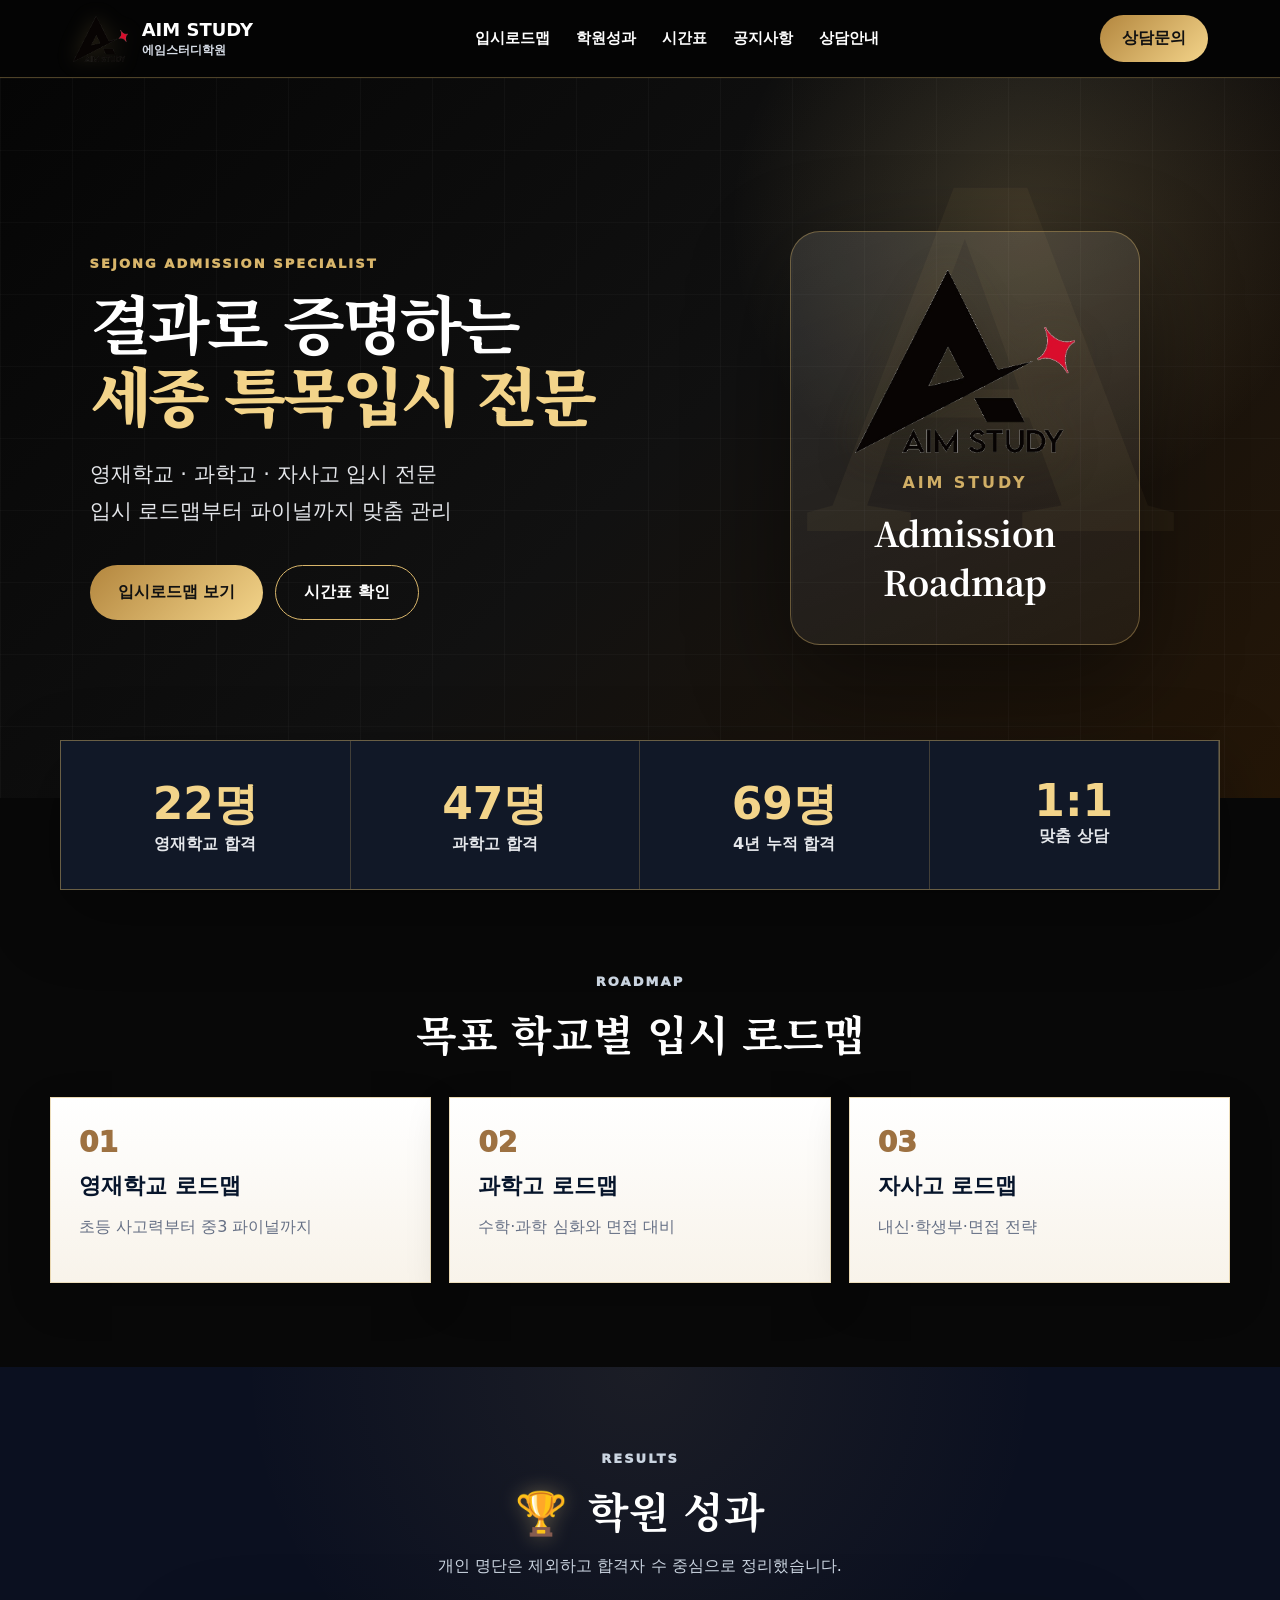
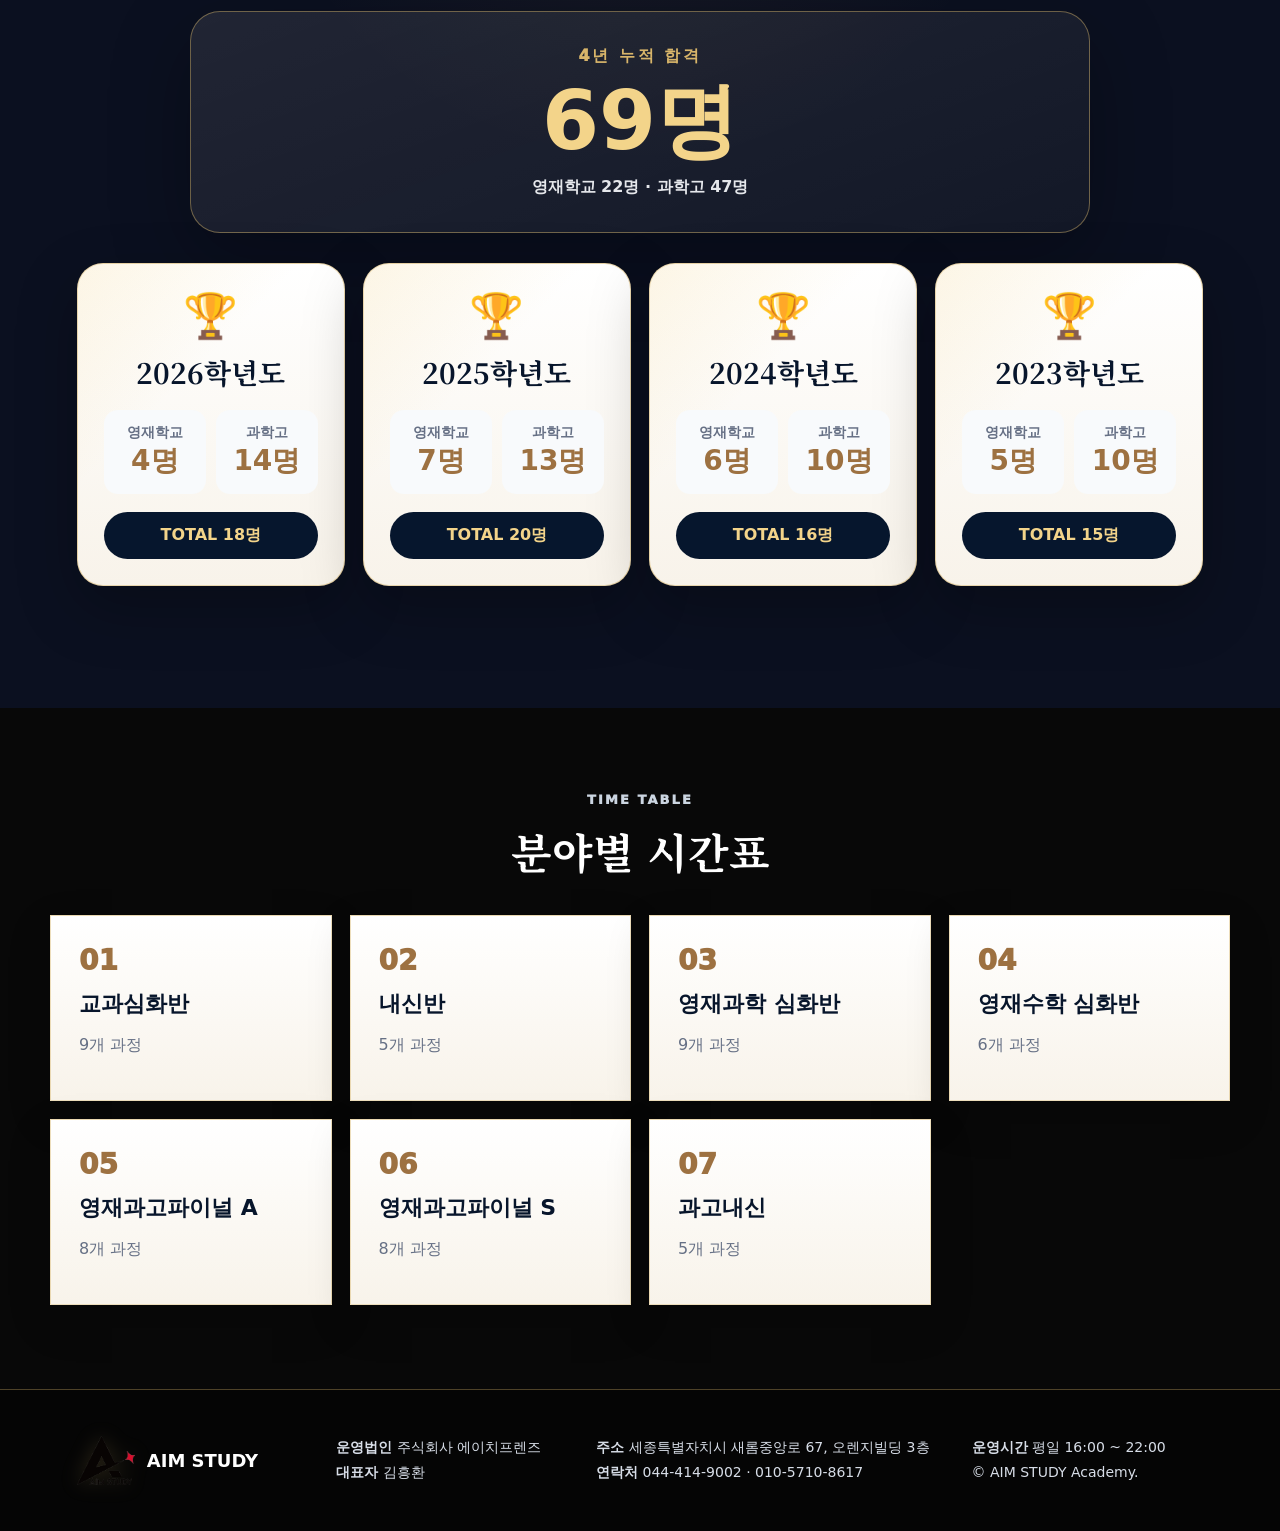
==== commit 74419647: "Add files via upload" ====
--- a/index.html
+++ b/index.html
@@ -1 +1 @@
-<!doctype html><html lang="ko"><head><title>에임스터디학원</title><meta charset="utf-8"><meta name="viewport" content="width=device-width, initial-scale=1"><link rel="preconnect" href="https://fonts.googleapis.com"><link rel="preconnect" href="https://fonts.gstatic.com" crossorigin><link href="https://fonts.googleapis.com/css2?family=Noto+Serif+KR:wght@500;700;900&family=SUIT:wght@400;500;700;800;900&display=swap" rel="stylesheet"><link rel="stylesheet" href="/styles.css"></head><body><header class="header"><a class="brand" href="/"><img src="/assets/logo-transparent.png"><span>AIM STUDY<small>에임스터디학원</small></span></a><nav><a href="/roadmap/">입시로드맵</a><a href="/results/">학원성과</a><a href="/timetable/">시간표</a><a href="/notice/">공지사항</a><a href="/contact/">상담안내</a></nav><a class="consult-btn" href="https://pf.kakao.com/_xghLaG" target="_blank">상담문의</a></header><main><section class="hero"><div class="hero-logo-bg">A</div><div class="hero-text"><p class="eyebrow">SEJONG ADMISSION SPECIALIST</p><h1>결과로 증명하는<br><strong>세종 특목입시 전문</strong></h1><p class="lead">영재학교 · 과학고 · 자사고 입시 전문<br>입시 로드맵부터 파이널까지 맞춤 관리</p><div class="hero-actions"><a class="btn gold" href="/roadmap/">입시로드맵 보기</a><a class="btn line" href="/timetable/">시간표 확인</a></div></div><div class="hero-card"><img src="/assets/logo-transparent.png"><p>AIM STUDY</p><strong>Admission Roadmap</strong></div></section><section class="premium-band"><a href="/results/"><b>18명</b><span>영재학교 합격</span></a><a href="/results/"><b>33명</b><span>과학고 합격</span></a><a href="/results/"><b>51명</b><span>3년 누적 합격</span></a><a href="/contact/"><b>1:1</b><span>맞춤 상담</span></a></section><section class="section roadmap-preview"><div class="section-head"><p class="eyebrow">ROADMAP</p><h2>목표 학교별 입시 로드맵</h2></div><div class="roadmap-cards"><a href="/roadmap/#gifted"><span>01</span><h3>영재학교 로드맵</h3><p>초등 사고력부터 중3 파이널까지</p></a><a href="/roadmap/#science"><span>02</span><h3>과학고 로드맵</h3><p>수학·과학 심화와 면접 대비</p></a><a href="/roadmap/#autonomous"><span>03</span><h3>자사고 로드맵</h3><p>내신·학생부·면접 전략</p></a></div></section><section class="section dark-results"><div class="section-head"><p class="eyebrow">RESULTS</p><h2><span class="trophy">🏆</span> 학원 성과</h2><p>개인 명단은 제외하고 합격자 수 중심으로 정리했습니다.</p></div><div class="total-result"><span>3년 누적 합격</span><strong>51명</strong><p>영재학교 18명 · 과학고 33명</p></div><div class="result-count-grid"><a href="/assets/result-2025.svg" target="_blank" class="result-count-card"><div class="cup">🏆</div><h3>2025학년도</h3><div class="mini-stats"><p><span>영재학교</span><b>7명</b></p><p><span>과학고</span><b>13명</b></p></div><strong>TOTAL 20명</strong></a><a href="/assets/result-2024.svg" target="_blank" class="result-count-card"><div class="cup">🏆</div><h3>2024학년도</h3><div class="mini-stats"><p><span>영재학교</span><b>6명</b></p><p><span>과학고</span><b>10명</b></p></div><strong>TOTAL 16명</strong></a><a href="/assets/result-2023.svg" target="_blank" class="result-count-card"><div class="cup">🏆</div><h3>2023학년도</h3><div class="mini-stats"><p><span>영재학교</span><b>5명</b></p><p><span>과학고</span><b>10명</b></p></div><strong>TOTAL 15명</strong></a></div></section><section class="section"><div class="section-head"><p class="eyebrow">TIME TABLE</p><h2>분야별 시간표</h2></div><div class="category-grid"><a class="category-card" href="/timetable/core-math/"><span>01</span><h3>교과심화반</h3><p>9개 과정</p></a><a class="category-card" href="/timetable/school-exam/"><span>02</span><h3>내신반</h3><p>5개 과정</p></a><a class="category-card" href="/timetable/gifted-science/"><span>03</span><h3>영재과학 심화반</h3><p>9개 과정</p></a><a class="category-card" href="/timetable/gifted-math/"><span>04</span><h3>영재수학 심화반</h3><p>6개 과정</p></a><a class="category-card" href="/timetable/final-a/"><span>05</span><h3>영재과고파이널 A</h3><p>8개 과정</p></a><a class="category-card" href="/timetable/final-s/"><span>06</span><h3>영재과고파이널 S</h3><p>8개 과정</p></a><a class="category-card" href="/timetable/science-high-exam/"><span>07</span><h3>과고내신</h3><p>5개 과정</p></a></div></section></main><footer><div class="footer-logo"><img src="/assets/logo-transparent.png"><strong>AIM STUDY</strong></div><div><p><b>운영법인</b> 주식회사 에이치프렌즈</p><p><b>대표자</b> 김흥환</p></div><div><p><b>주소</b> 세종특별자치시 새롬중앙로 67, 오렌지빌딩 3층</p><p><b>연락처</b> 044-414-9002 · 010-5710-8617</p></div><div><p><b>운영시간</b> 평일 16:00 ~ 22:00</p><p>© AIM STUDY Academy.</p></div></footer></body></html>+<!doctype html><html lang="ko"><head><title>에임스터디학원</title><meta charset="utf-8"><meta name="viewport" content="width=device-width, initial-scale=1"><link rel="preconnect" href="https://fonts.googleapis.com"><link rel="preconnect" href="https://fonts.gstatic.com" crossorigin><link href="https://fonts.googleapis.com/css2?family=Noto+Serif+KR:wght@500;700;900&family=SUIT:wght@400;500;700;800;900&display=swap" rel="stylesheet"><link rel="stylesheet" href="/styles.css"></head><body><header class="header"><a class="brand" href="/"><img src="/assets/logo-transparent.png"><span>AIM STUDY<small>에임스터디학원</small></span></a><nav><a href="/roadmap/">입시로드맵</a><a href="/results/">학원성과</a><a href="/timetable/">시간표</a><a href="/notice/">공지사항</a><a href="/contact/">상담안내</a></nav><a class="consult-btn" href="https://pf.kakao.com/_xghLaG" target="_blank">상담문의</a></header><main><section class="hero"><div class="hero-logo-bg">A</div><div class="hero-text"><p class="eyebrow">SEJONG ADMISSION SPECIALIST</p><h1>결과로 증명하는<br><strong>세종 특목입시 전문</strong></h1><p class="lead">영재학교 · 과학고 · 자사고 입시 전문<br>입시 로드맵부터 파이널까지 맞춤 관리</p><div class="hero-actions"><a class="btn gold" href="/roadmap/">입시로드맵 보기</a><a class="btn line" href="/timetable/">시간표 확인</a></div></div><div class="hero-card"><img src="/assets/logo-transparent.png"><p>AIM STUDY</p><strong>Admission Roadmap</strong></div></section><section class="premium-band"><a href="/results/"><b>22명</b><span>영재학교 합격</span></a><a href="/results/"><b>47명</b><span>과학고 합격</span></a><a href="/results/"><b>69명</b><span>4년 누적 합격</span></a><a href="/contact/"><b>1:1</b><span>맞춤 상담</span></a></section><section class="section roadmap-preview"><div class="section-head"><p class="eyebrow">ROADMAP</p><h2>목표 학교별 입시 로드맵</h2></div><div class="roadmap-cards"><a href="/roadmap/#gifted"><span>01</span><h3>영재학교 로드맵</h3><p>초등 사고력부터 중3 파이널까지</p></a><a href="/roadmap/#science"><span>02</span><h3>과학고 로드맵</h3><p>수학·과학 심화와 면접 대비</p></a><a href="/roadmap/#autonomous"><span>03</span><h3>자사고 로드맵</h3><p>내신·학생부·면접 전략</p></a></div></section><section class="section dark-results"><div class="section-head"><p class="eyebrow">RESULTS</p><h2><span class="trophy">🏆</span> 학원 성과</h2><p>개인 명단은 제외하고 합격자 수 중심으로 정리했습니다.</p></div><div class="total-result"><span>4년 누적 합격</span><strong>69명</strong><p>영재학교 22명 · 과학고 47명</p></div><div class="result-count-grid"><a href="/assets/result-2026.svg" target="_blank" class="result-count-card"><div class="cup">🏆</div><h3>2026학년도</h3><div class="mini-stats"><p><span>영재학교</span><b>4명</b></p><p><span>과학고</span><b>14명</b></p></div><strong>TOTAL 18명</strong></a><a href="/assets/result-2025.svg" target="_blank" class="result-count-card"><div class="cup">🏆</div><h3>2025학년도</h3><div class="mini-stats"><p><span>영재학교</span><b>7명</b></p><p><span>과학고</span><b>13명</b></p></div><strong>TOTAL 20명</strong></a><a href="/assets/result-2024.svg" target="_blank" class="result-count-card"><div class="cup">🏆</div><h3>2024학년도</h3><div class="mini-stats"><p><span>영재학교</span><b>6명</b></p><p><span>과학고</span><b>10명</b></p></div><strong>TOTAL 16명</strong></a><a href="/assets/result-2023.svg" target="_blank" class="result-count-card"><div class="cup">🏆</div><h3>2023학년도</h3><div class="mini-stats"><p><span>영재학교</span><b>5명</b></p><p><span>과학고</span><b>10명</b></p></div><strong>TOTAL 15명</strong></a></div></section><section class="section"><div class="section-head"><p class="eyebrow">TIME TABLE</p><h2>분야별 시간표</h2></div><div class="category-grid"><a class="category-card" href="/timetable/core-math/"><span>01</span><h3>교과심화반</h3><p>9개 과정</p></a><a class="category-card" href="/timetable/school-exam/"><span>02</span><h3>내신반</h3><p>5개 과정</p></a><a class="category-card" href="/timetable/gifted-science/"><span>03</span><h3>영재과학 심화반</h3><p>9개 과정</p></a><a class="category-card" href="/timetable/gifted-math/"><span>04</span><h3>영재수학 심화반</h3><p>6개 과정</p></a><a class="category-card" href="/timetable/final-a/"><span>05</span><h3>영재과고파이널 A</h3><p>8개 과정</p></a><a class="category-card" href="/timetable/final-s/"><span>06</span><h3>영재과고파이널 S</h3><p>8개 과정</p></a><a class="category-card" href="/timetable/science-high-exam/"><span>07</span><h3>과고내신</h3><p>5개 과정</p></a></div></section></main><footer><div class="footer-logo"><img src="/assets/logo-transparent.png"><strong>AIM STUDY</strong></div><div><p><b>운영법인</b> 주식회사 에이치프렌즈</p><p><b>대표자</b> 김흥환</p></div><div><p><b>주소</b> 세종특별자치시 새롬중앙로 67, 오렌지빌딩 3층</p><p><b>연락처</b> 044-414-9002 · 010-5710-8617</p></div><div><p><b>운영시간</b> 평일 16:00 ~ 22:00</p><p>© AIM STUDY Academy.</p></div></footer></body></html>
--- a/styles.css
+++ b/styles.css
@@ -1 +1,6 @@
-*{box-sizing:border-box}html{scroll-behavior:smooth}body{margin:0;font-family:SUIT,system-ui,sans-serif;color:#f7f1e6;background:#080808}a{color:inherit}img{max-width:100%;display:block}.header{height:78px;background:rgba(5,5,5,.96);color:#fff;display:flex;align-items:center;justify-content:space-between;padding:0 5.6vw;position:sticky;top:0;z-index:50;border-bottom:1px solid rgba(216,181,106,.35);backdrop-filter:blur(14px)}.brand{display:flex;align-items:center;gap:12px;text-decoration:none;font-weight:900}.brand img{width:58px;height:46px;object-fit:contain;filter:drop-shadow(0 0 10px rgba(216,181,106,.18))}.brand span{font-size:18px;line-height:1.05}.brand small{display:block;font-size:12px;color:#d7dde7;margin-top:4px}.header nav{display:flex;gap:26px}.header nav a{text-decoration:none;font-weight:800;font-size:15px}.consult-btn{background:linear-gradient(135deg,#b3863e,#f3d48a);color:#111;text-decoration:none;padding:13px 22px;border-radius:999px;font-weight:950}.hero{min-height:720px;background:radial-gradient(circle at 80% 20%,rgba(243,212,138,.17),transparent 25%),linear-gradient(135deg,#050505 0%,#111 52%,#241607 100%);display:grid;grid-template-columns:1.15fr .85fr;align-items:center;gap:40px;padding:80px 7vw;position:relative;overflow:hidden}.hero:before{content:"";position:absolute;inset:0;background:linear-gradient(90deg,rgba(255,255,255,.028) 1px,transparent 1px),linear-gradient(rgba(255,255,255,.024) 1px,transparent 1px);background-size:72px 72px}.hero-logo-bg{position:absolute;right:8vw;top:70px;font-family:Georgia,serif;font-size:520px;line-height:.8;color:rgba(216,181,106,.055);font-weight:900;pointer-events:none}.hero-text{position:relative;z-index:2}.eyebrow{color:#d8b56a;font-weight:950;letter-spacing:.16em;font-size:13px;margin:0 0 14px}.hero h1,.section-head h2,.sub-hero h1,.schedule-block h3,.roadmap-section h2{font-family:'Noto Serif KR',serif}.hero h1{font-size:64px;line-height:1.13;font-weight:700;letter-spacing:-.05em;margin:0 0 26px;color:#fff}.hero h1 strong{color:#f3d48a;font-weight:900}.lead{font-size:21px;line-height:1.8;color:#e5e7eb}.hero-actions{display:flex;gap:12px;margin-top:34px}.btn{display:inline-flex;align-items:center;justify-content:center;border-radius:999px;text-decoration:none;font-weight:950;padding:16px 28px}.gold,.gold-btn{background:linear-gradient(135deg,#b3863e,#f3d48a);color:#111}.line{border:1px solid #d8b56a;color:#fff;background:transparent}.hero-card{position:relative;z-index:2;justify-self:center;width:min(350px,100%);background:linear-gradient(160deg,rgba(255,255,255,.11),rgba(255,255,255,.035));border:1px solid rgba(216,181,106,.4);border-radius:30px;padding:38px;text-align:center;box-shadow:0 34px 100px rgba(0,0,0,.45)}.hero-card img{width:220px;margin:0 auto 20px;filter:drop-shadow(0 12px 22px rgba(0,0,0,.45)) drop-shadow(0 0 18px rgba(216,181,106,.14))}.hero-card p{letter-spacing:.18em;color:#d8b56a;font-weight:900}.hero-card strong{display:block;font-family:'Noto Serif KR',serif;font-size:34px;color:#fff}.premium-band{display:grid;grid-template-columns:repeat(4,1fr);max-width:1160px;margin:-58px auto 0;position:relative;z-index:3;background:#111827;border:1px solid rgba(216,181,106,.45);box-shadow:0 24px 70px rgba(0,0,0,.35)}.premium-band a{text-decoration:none;text-align:center;padding:34px;border-right:1px solid rgba(216,181,106,.25)}.premium-band b{display:block;font-size:44px;color:#f3d48a}.premium-band span{color:#e5e7eb;font-weight:900}.section{max-width:1180px;margin:0 auto;padding:84px 0}.section-head{text-align:center;margin-bottom:34px}.section-head h2{font-size:42px;margin:8px 0;color:#fff}.section-head p{color:#cbd5e1}.trophy{display:inline-block;margin-right:8px;filter:drop-shadow(0 0 10px rgba(243,212,138,.35))}.dark-results{max-width:none;background:radial-gradient(circle at 50% 0,rgba(216,181,106,.08),transparent 35%),#0b1020;padding-left:6vw;padding-right:6vw}.total-result{max-width:900px;margin:0 auto 30px;text-align:center;background:linear-gradient(160deg,rgba(255,255,255,.09),rgba(255,255,255,.035));border:1px solid rgba(216,181,106,.45);border-radius:30px;padding:34px;box-shadow:0 26px 80px rgba(0,0,0,.28)}.total-result span{display:block;color:#d8b56a;font-weight:950;letter-spacing:.16em}.total-result strong{display:block;font-size:82px;color:#f3d48a}.total-result p{margin:0;color:#e5e7eb;font-weight:900}.result-count-grid{max-width:1180px;margin:0 auto 38px;display:grid;grid-template-columns:repeat(3,1fr);gap:20px}.result-count-card{text-decoration:none;background:#fff;color:#07152b;border:1px solid rgba(216,181,106,.55);border-radius:24px;padding:28px;box-shadow:0 18px 50px rgba(0,0,0,.22);text-align:center}.result-count-card .cup{font-size:44px}.result-count-card h3{font-family:'Noto Serif KR',serif;font-size:28px;margin:10px 0 18px}.mini-stats{display:grid;grid-template-columns:1fr 1fr;gap:10px}.mini-stats p{background:#f8fafc;padding:14px;margin:0;border-radius:14px}.mini-stats span{display:block;color:#667085;font-size:14px;font-weight:800}.mini-stats b{display:block;color:#9d7141;font-size:28px}.result-count-card>strong{display:block;margin-top:18px;background:#06162d;color:#f3d48a;padding:13px;border-radius:999px}.result-images{max-width:1180px;margin:0 auto;display:grid;grid-template-columns:repeat(3,1fr);gap:22px}.result-images.large{grid-template-columns:1fr;max-width:760px}.result-images a{display:block;border-radius:24px;overflow:hidden;box-shadow:0 28px 80px rgba(0,0,0,.38);border:1px solid rgba(216,181,106,.4);background:#111}.small-btn{display:inline-block;margin:24px auto 0;background:#06162d;color:#fff;text-decoration:none;border-radius:999px;padding:13px 20px;font-weight:900}.category-grid,.roadmap-cards{display:grid;grid-template-columns:repeat(4,1fr);gap:18px}.roadmap-cards{grid-template-columns:repeat(3,1fr)}.category-card,.roadmap-cards a{text-decoration:none;background:#fff;color:#07152b;border:1px solid rgba(216,181,106,.45);padding:28px;box-shadow:0 16px 40px rgba(0,0,0,.18);transition:.2s}.category-card:hover,.roadmap-cards a:hover{transform:translateY(-5px)}.category-card span,.roadmap-cards span{font-size:28px;color:#9d7141;font-weight:950}.category-card h3,.roadmap-cards h3{font-size:22px;margin:12px 0 8px}.category-card p,.roadmap-cards p{color:#667085}.roadmap-section{max-width:1120px;margin:0 auto;padding:70px 6vw}.roadmap-section h2{text-align:center;color:#f3d48a;font-size:42px;margin:0 0 40px}.timeline{position:relative;max-width:900px;margin:0 auto}.timeline:before{content:"";position:absolute;left:36px;top:0;bottom:0;width:2px;background:linear-gradient(#b3863e,#f3d48a)}.timeline article{display:grid;grid-template-columns:76px 1fr;gap:22px;margin-bottom:26px}.dot{width:74px;height:74px;border-radius:50%;background:linear-gradient(135deg,#b3863e,#f3d48a);color:#111;display:flex;align-items:center;justify-content:center;font-weight:950;position:relative;z-index:2}.timeline-card{background:linear-gradient(160deg,rgba(255,255,255,.1),rgba(255,255,255,.04));border:1px solid rgba(216,181,106,.38);border-radius:24px;padding:26px;box-shadow:0 24px 70px rgba(0,0,0,.28)}.timeline-card span{color:#f3d48a;font-weight:900}.timeline-card h3{font-size:25px;margin:8px 0;color:#fff}.timeline-card li{color:#d1d5db;margin:8px 0}.roadmap-nav{display:flex;gap:12px;justify-content:center}.roadmap-nav a{border:1px solid rgba(216,181,106,.45);border-radius:999px;padding:12px 18px;text-decoration:none;font-weight:900;background:#111827}.growth{max-width:none;background:#0b1020;padding-left:6vw;padding-right:6vw}.growth-grid{max-width:1180px;margin:0 auto;display:grid;grid-template-columns:repeat(7,1fr);gap:12px}.growth-grid article{background:#fff;color:#07152b;border-top:5px solid #b3863e;padding:20px;text-align:center}.growth-grid b{font-size:26px;color:#9d7141}.schedule-block,.schedule-detail{background:#fff;color:#07152b;border:1px solid #dfe3e8;padding:30px;margin-bottom:28px;border-top:5px solid #b3863e;box-shadow:0 16px 40px rgba(0,0,0,.18)}.table-wrap{overflow-x:auto}table{width:100%;border-collapse:collapse;min-width:860px;background:#fff}th,td{border:1px solid #e5e7eb;padding:13px 12px;text-align:center}th{background:#06162d;color:#fff}td:first-child{text-align:left;font-weight:900}td:nth-child(2){color:#9d7141;font-weight:900}.page-actions{display:flex;justify-content:flex-end;gap:10px;margin-bottom:20px}.notice-grid{display:grid;grid-template-columns:repeat(3,1fr);gap:20px}.notice-grid article{background:#fff;color:#07152b;border-top:5px solid #b3863e;padding:24px;box-shadow:0 18px 45px rgba(0,0,0,.18)}.notice-grid span{background:#06162d;color:#f3d48a;padding:5px 12px;border-radius:999px;font-weight:900}.notice-grid h3{font-size:21px}.notice-grid p{color:#555}.notice-img{margin:16px 0;border:1px solid #ddd;border-radius:12px}.contact-section{max-width:1160px;margin:70px auto;display:grid;grid-template-columns:1fr .8fr 1fr;background:#fff;color:#07152b;border:1px solid rgba(216,181,106,.45)}.contact-section>div{padding:34px}.qr-card{text-align:center;border-left:1px solid #dfe3e8;border-right:1px solid #dfe3e8}.qr-card img{width:170px;margin:12px auto}.map-card{background:#f8fafc}.map-card a{display:inline-block;background:#06162d;color:#fff;text-decoration:none;border-radius:999px;padding:12px 18px;font-weight:900}.sub-hero{background:radial-gradient(circle at 80% 20%,rgba(243,212,138,.18),transparent 22%),linear-gradient(135deg,#050505,#111827);color:#fff;text-align:center;padding:92px 6vw;border-bottom:1px solid rgba(216,181,106,.35);position:relative;overflow:hidden}.sub-hero:after{content:"A";position:absolute;right:8vw;top:10px;font-family:Georgia,serif;font-size:240px;color:rgba(216,181,106,.055);font-weight:900}.sub-hero h1{font-size:52px;margin:8px 0;position:relative;z-index:1}.sub-hero p{position:relative;z-index:1}.sub-hero p:last-child{color:#d1d5db}footer{background:#050505;color:#d7dde7;display:grid;grid-template-columns:1fr 1fr 1.5fr 1fr;gap:28px;padding:42px 6vw;font-size:14px;border-top:1px solid rgba(216,181,106,.35)}.footer-logo{display:flex;align-items:center;gap:12px;color:#fff;font-size:18px}.footer-logo img{width:58px;filter:drop-shadow(0 0 10px rgba(216,181,106,.18))}footer p{margin:7px 0}@media(max-width:980px){.header nav,.consult-btn{display:none}.header{justify-content:center}.hero{grid-template-columns:1fr;padding:64px 5vw}.hero h1{font-size:40px}.hero-card{display:none}.premium-band,.result-images,.result-count-grid,.category-grid,.notice-grid,.contact-section,footer,.roadmap-cards,.growth-grid,.mini-stats{grid-template-columns:1fr}.premium-band{margin:0}.premium-band a{border-right:0;border-bottom:1px solid rgba(216,181,106,.25)}.section{padding:64px 5vw}.page-actions,.roadmap-nav{flex-direction:column}.timeline:before{left:25px}.timeline article{grid-template-columns:54px 1fr}.dot{width:54px;height:54px}.qr-card{border:0;border-top:1px solid #dfe3e8;border-bottom:1px solid #dfe3e8}footer{text-align:center}.footer-logo{justify-content:center}}+*{box-sizing:border-box}html{scroll-behavior:smooth}body{margin:0;font-family:SUIT,system-ui,sans-serif;color:#f7f1e6;background:#080808}a{color:inherit}img{max-width:100%;display:block}.header{height:78px;background:rgba(5,5,5,.96);color:#fff;display:flex;align-items:center;justify-content:space-between;padding:0 5.6vw;position:sticky;top:0;z-index:50;border-bottom:1px solid rgba(216,181,106,.35);backdrop-filter:blur(14px)}.brand{display:flex;align-items:center;gap:12px;text-decoration:none;font-weight:900}.brand img{width:58px;height:46px;object-fit:contain;filter:drop-shadow(0 0 10px rgba(216,181,106,.18))}.brand span{font-size:18px;line-height:1.05}.brand small{display:block;font-size:12px;color:#d7dde7;margin-top:4px}.header nav{display:flex;gap:26px}.header nav a{text-decoration:none;font-weight:800;font-size:15px}.consult-btn{background:linear-gradient(135deg,#b3863e,#f3d48a);color:#111;text-decoration:none;padding:13px 22px;border-radius:999px;font-weight:950}.hero{min-height:720px;background:radial-gradient(circle at 80% 20%,rgba(243,212,138,.17),transparent 25%),linear-gradient(135deg,#050505 0%,#111 52%,#241607 100%);display:grid;grid-template-columns:1.15fr .85fr;align-items:center;gap:40px;padding:80px 7vw;position:relative;overflow:hidden}.hero:before{content:"";position:absolute;inset:0;background:linear-gradient(90deg,rgba(255,255,255,.028) 1px,transparent 1px),linear-gradient(rgba(255,255,255,.024) 1px,transparent 1px);background-size:72px 72px}.hero-logo-bg{position:absolute;right:8vw;top:70px;font-family:Georgia,serif;font-size:520px;line-height:.8;color:rgba(216,181,106,.055);font-weight:900;pointer-events:none}.hero-text{position:relative;z-index:2}.eyebrow{color:#d8b56a;font-weight:950;letter-spacing:.16em;font-size:13px;margin:0 0 14px}.hero h1,.section-head h2,.sub-hero h1,.schedule-block h3,.roadmap-section h2{font-family:'Noto Serif KR',serif}.hero h1{font-size:64px;line-height:1.13;font-weight:700;letter-spacing:-.05em;margin:0 0 26px;color:#fff}.hero h1 strong{color:#f3d48a;font-weight:900}.lead{font-size:21px;line-height:1.8;color:#e5e7eb}.hero-actions{display:flex;gap:12px;margin-top:34px}.btn{display:inline-flex;align-items:center;justify-content:center;border-radius:999px;text-decoration:none;font-weight:950;padding:16px 28px}.gold,.gold-btn{background:linear-gradient(135deg,#b3863e,#f3d48a);color:#111}.line{border:1px solid #d8b56a;color:#fff;background:transparent}.hero-card{position:relative;z-index:2;justify-self:center;width:min(350px,100%);background:linear-gradient(160deg,rgba(255,255,255,.11),rgba(255,255,255,.035));border:1px solid rgba(216,181,106,.4);border-radius:30px;padding:38px;text-align:center;box-shadow:0 34px 100px rgba(0,0,0,.45)}.hero-card img{width:220px;margin:0 auto 20px;filter:drop-shadow(0 12px 22px rgba(0,0,0,.45)) drop-shadow(0 0 18px rgba(216,181,106,.14))}.hero-card p{letter-spacing:.18em;color:#d8b56a;font-weight:900}.hero-card strong{display:block;font-family:'Noto Serif KR',serif;font-size:34px;color:#fff}.premium-band{display:grid;grid-template-columns:repeat(4,1fr);max-width:1160px;margin:-58px auto 0;position:relative;z-index:3;background:#111827;border:1px solid rgba(216,181,106,.45);box-shadow:0 24px 70px rgba(0,0,0,.35)}.premium-band a{text-decoration:none;text-align:center;padding:34px;border-right:1px solid rgba(216,181,106,.25)}.premium-band b{display:block;font-size:44px;color:#f3d48a}.premium-band span{color:#e5e7eb;font-weight:900}.section{max-width:1180px;margin:0 auto;padding:84px 0}.section-head{text-align:center;margin-bottom:34px}.section-head h2{font-size:42px;margin:8px 0;color:#fff}.section-head p{color:#cbd5e1}.trophy{display:inline-block;margin-right:8px;filter:drop-shadow(0 0 10px rgba(243,212,138,.35))}.dark-results{max-width:none;background:radial-gradient(circle at 50% 0,rgba(216,181,106,.08),transparent 35%),#0b1020;padding-left:6vw;padding-right:6vw}.total-result{max-width:900px;margin:0 auto 30px;text-align:center;background:linear-gradient(160deg,rgba(255,255,255,.09),rgba(255,255,255,.035));border:1px solid rgba(216,181,106,.45);border-radius:30px;padding:34px;box-shadow:0 26px 80px rgba(0,0,0,.28)}.total-result span{display:block;color:#d8b56a;font-weight:950;letter-spacing:.16em}.total-result strong{display:block;font-size:82px;color:#f3d48a}.total-result p{margin:0;color:#e5e7eb;font-weight:900}.result-count-grid{max-width:1180px;margin:0 auto 38px;display:grid;grid-template-columns:repeat(4,1fr);gap:18px}.result-count-card{text-decoration:none;background:linear-gradient(180deg,#fff,#f8f3ea);color:#07152b;border:1px solid rgba(216,181,106,.55);border-radius:26px;padding:26px;box-shadow:0 22px 60px rgba(0,0,0,.26);text-align:center}.result-count-card .cup{font-size:44px}.result-count-card h3{font-family:'Noto Serif KR',serif;font-size:28px;margin:10px 0 18px}.mini-stats{display:grid;grid-template-columns:1fr 1fr;gap:10px}.mini-stats p{background:#f8fafc;padding:14px;margin:0;border-radius:14px}.mini-stats span{display:block;color:#667085;font-size:14px;font-weight:800}.mini-stats b{display:block;color:#9d7141;font-size:28px}.result-count-card>strong{display:block;margin-top:18px;background:#06162d;color:#f3d48a;padding:13px;border-radius:999px}.result-images{max-width:1180px;margin:0 auto;display:grid;grid-template-columns:repeat(3,1fr);gap:22px}.result-images.large{grid-template-columns:1fr;max-width:760px}.result-images a{display:block;border-radius:24px;overflow:hidden;box-shadow:0 28px 80px rgba(0,0,0,.38);border:1px solid rgba(216,181,106,.4);background:#111}.small-btn{display:inline-block;margin:24px auto 0;background:#06162d;color:#fff;text-decoration:none;border-radius:999px;padding:13px 20px;font-weight:900}.category-grid,.roadmap-cards{display:grid;grid-template-columns:repeat(4,1fr);gap:18px}.roadmap-cards{grid-template-columns:repeat(3,1fr)}.category-card,.roadmap-cards a{text-decoration:none;background:linear-gradient(180deg,#fff,#f8f3ea);color:#07152b;border:1px solid rgba(216,181,106,.45);padding:28px;box-shadow:0 16px 40px rgba(0,0,0,.18);transition:.2s}.category-card:hover,.roadmap-cards a:hover{transform:translateY(-5px)}.category-card span,.roadmap-cards span{font-size:28px;color:#9d7141;font-weight:950}.category-card h3,.roadmap-cards h3{font-size:22px;margin:12px 0 8px}.category-card p,.roadmap-cards p{color:#667085}.roadmap-section{max-width:1120px;margin:0 auto;padding:70px 6vw}.roadmap-section h2{text-align:center;color:#f3d48a;font-size:42px;margin:0 0 40px}.timeline{position:relative;max-width:900px;margin:0 auto}.timeline:before{content:"";position:absolute;left:36px;top:0;bottom:0;width:2px;background:linear-gradient(#b3863e,#f3d48a)}.timeline article{display:grid;grid-template-columns:76px 1fr;gap:22px;margin-bottom:26px}.dot{width:74px;height:74px;border-radius:50%;background:linear-gradient(135deg,#b3863e,#f3d48a);color:#111;display:flex;align-items:center;justify-content:center;font-weight:950;position:relative;z-index:2}.timeline-card{background:linear-gradient(160deg,rgba(255,255,255,.1),rgba(255,255,255,.04));border:1px solid rgba(216,181,106,.38);border-radius:24px;padding:26px;box-shadow:0 24px 70px rgba(0,0,0,.28)}.timeline-card span{color:#f3d48a;font-weight:900}.timeline-card h3{font-size:25px;margin:8px 0;color:#fff}.timeline-card li{color:#d1d5db;margin:8px 0}.roadmap-nav{display:flex;gap:12px;justify-content:center}.roadmap-nav a{border:1px solid rgba(216,181,106,.45);border-radius:999px;padding:12px 18px;text-decoration:none;font-weight:900;background:#111827}.growth{max-width:none;background:#0b1020;padding-left:6vw;padding-right:6vw}.growth-grid{max-width:1180px;margin:0 auto;display:grid;grid-template-columns:repeat(7,1fr);gap:12px}.growth-grid article{background:linear-gradient(180deg,#fff,#f8f3ea);color:#07152b;border-top:5px solid #b3863e;padding:20px;text-align:center}.growth-grid b{font-size:26px;color:#9d7141}.schedule-block,.schedule-detail{background:linear-gradient(180deg,#fff,#f8f3ea);color:#07152b;border:1px solid #dfe3e8;padding:30px;margin-bottom:28px;border-top:5px solid #b3863e;box-shadow:0 16px 40px rgba(0,0,0,.18)}.table-wrap{overflow-x:auto}table{width:100%;border-collapse:collapse;min-width:860px;background:#fff}th,td{border:1px solid #e5e7eb;padding:13px 12px;text-align:center}th{background:#06162d;color:#fff}td:first-child{text-align:left;font-weight:900}td:nth-child(2){color:#9d7141;font-weight:900}.page-actions{display:flex;justify-content:flex-end;gap:10px;margin-bottom:20px}.notice-grid{display:grid;grid-template-columns:repeat(3,1fr);gap:20px}.notice-grid article{background:linear-gradient(180deg,#fff,#f8f3ea);color:#07152b;border-top:5px solid #b3863e;padding:24px;box-shadow:0 18px 45px rgba(0,0,0,.18)}.notice-grid span{background:#06162d;color:#f3d48a;padding:5px 12px;border-radius:999px;font-weight:900}.notice-grid h3{font-size:21px}.notice-grid p{color:#555}.notice-img{margin:16px 0;border:1px solid #ddd;border-radius:12px}.contact-section{max-width:1160px;margin:70px auto;display:grid;grid-template-columns:1fr .8fr 1fr;background:linear-gradient(180deg,#fff,#f8f3ea);color:#07152b;border:1px solid rgba(216,181,106,.45)}.contact-section>div{padding:34px}.qr-card{text-align:center;border-left:1px solid #dfe3e8;border-right:1px solid #dfe3e8}.qr-card img{width:170px;margin:12px auto}.map-card{background:#f8fafc}.map-card a{display:inline-block;background:#06162d;color:#fff;text-decoration:none;border-radius:999px;padding:12px 18px;font-weight:900}.sub-hero{background:radial-gradient(circle at 80% 20%,rgba(243,212,138,.18),transparent 22%),linear-gradient(135deg,#050505,#111827);color:#fff;text-align:center;padding:92px 6vw;border-bottom:1px solid rgba(216,181,106,.35);position:relative;overflow:hidden}.sub-hero:after{content:"A";position:absolute;right:8vw;top:10px;font-family:Georgia,serif;font-size:240px;color:rgba(216,181,106,.055);font-weight:900}.sub-hero h1{font-size:52px;margin:8px 0;position:relative;z-index:1}.sub-hero p{position:relative;z-index:1}.sub-hero p:last-child{color:#d1d5db}footer{background:#050505;color:#d7dde7;display:grid;grid-template-columns:1fr 1fr 1.5fr 1fr;gap:28px;padding:42px 6vw;font-size:14px;border-top:1px solid rgba(216,181,106,.35)}.footer-logo{display:flex;align-items:center;gap:12px;color:#fff;font-size:18px}.footer-logo img{width:58px;filter:drop-shadow(0 0 10px rgba(216,181,106,.18))}footer p{margin:7px 0}@media(max-width:980px){.header nav,.consult-btn{display:none}.header{justify-content:center}.hero{grid-template-columns:1fr;padding:64px 5vw}.hero h1{font-size:40px}.hero-card{display:none}.premium-band,.result-images,.result-count-grid,.category-grid,.notice-grid,.contact-section,footer,.roadmap-cards,.growth-grid,.mini-stats{grid-template-columns:1fr}.premium-band{margin:0}.premium-band a{border-right:0;border-bottom:1px solid rgba(216,181,106,.25)}.section{padding:64px 5vw}.page-actions,.roadmap-nav{flex-direction:column}.timeline:before{left:25px}.timeline article{grid-template-columns:54px 1fr}.dot{width:54px;height:54px}.qr-card{border:0;border-top:1px solid #dfe3e8;border-bottom:1px solid #dfe3e8}footer{text-align:center}.footer-logo{justify-content:center}}
+.result-count-card{position:relative;overflow:hidden}
+.result-count-card:before{content:"";position:absolute;inset:0;background:linear-gradient(135deg,rgba(243,212,138,.22),transparent 38%);pointer-events:none}
+.result-count-card>*{position:relative;z-index:1}
+@media(max-width:1100px){.result-count-grid{grid-template-columns:repeat(2,1fr)}}
+@media(max-width:700px){.result-count-grid{grid-template-columns:1fr}}
